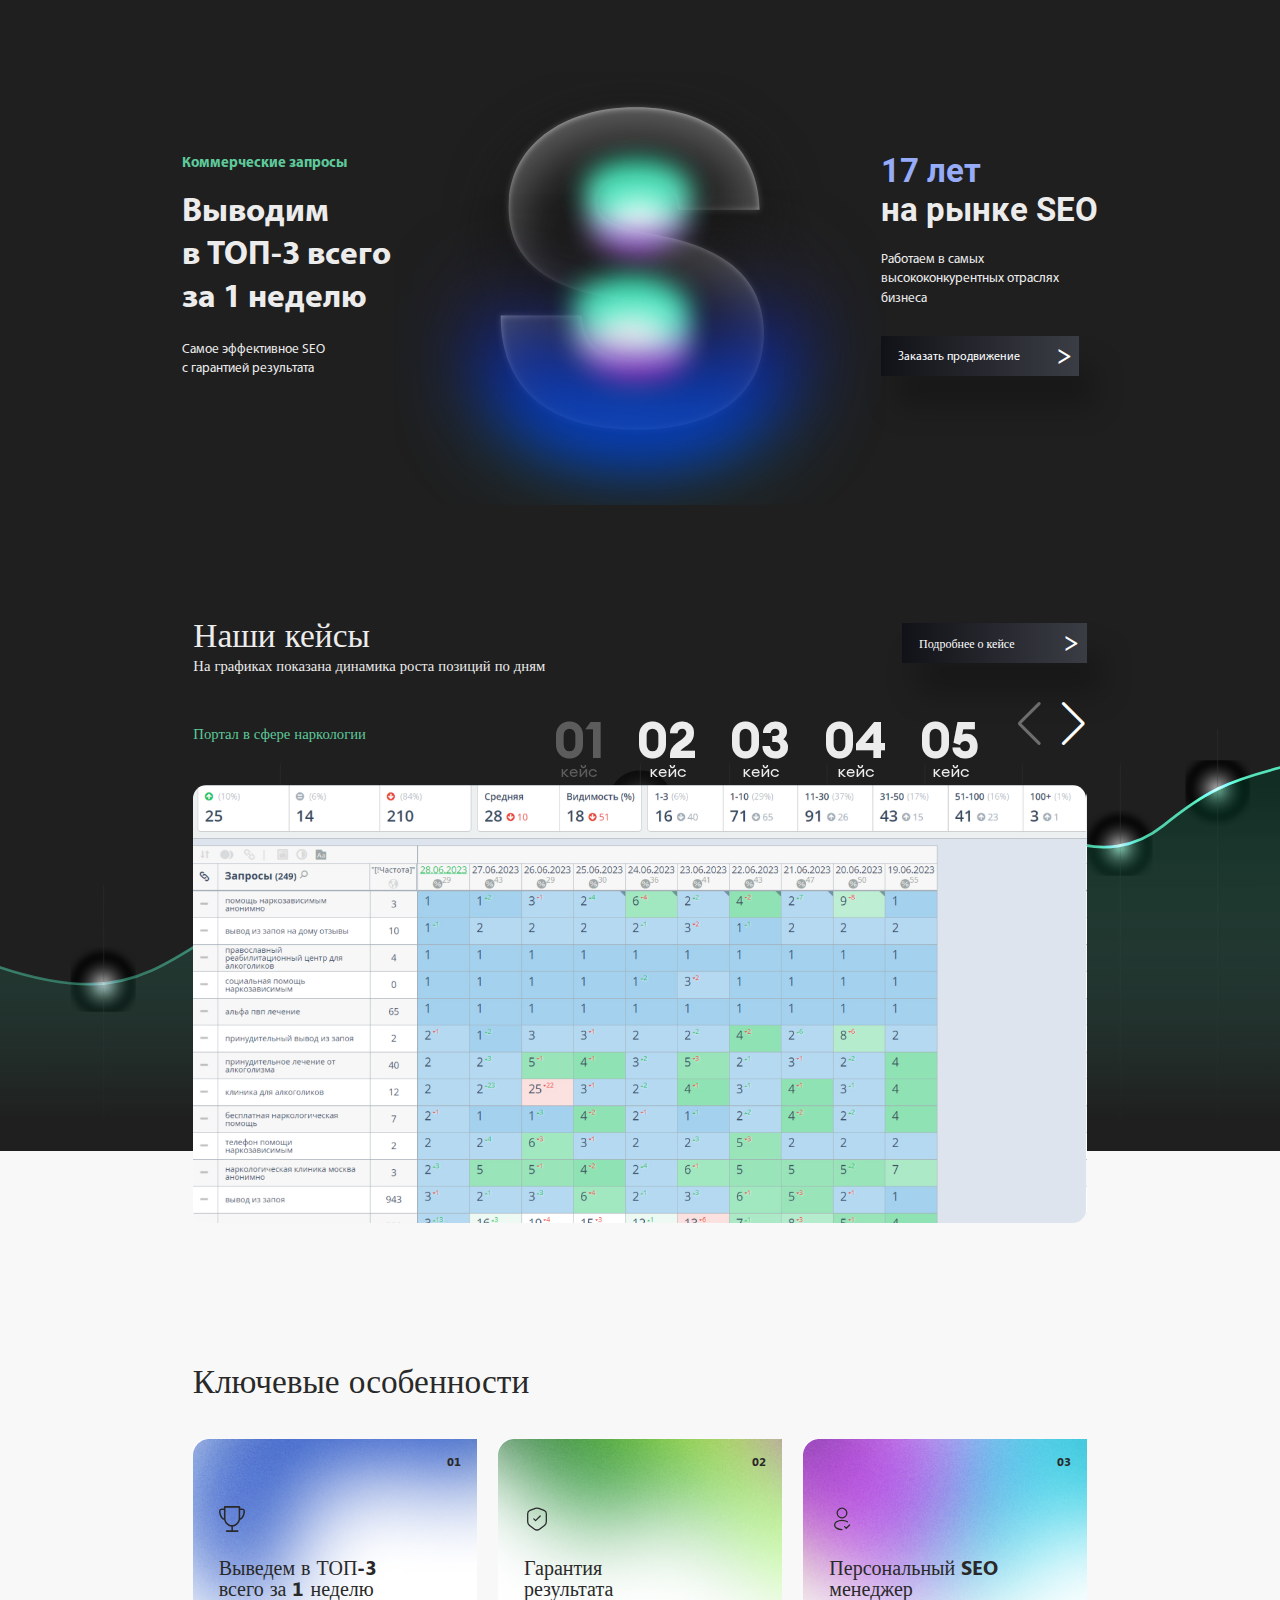
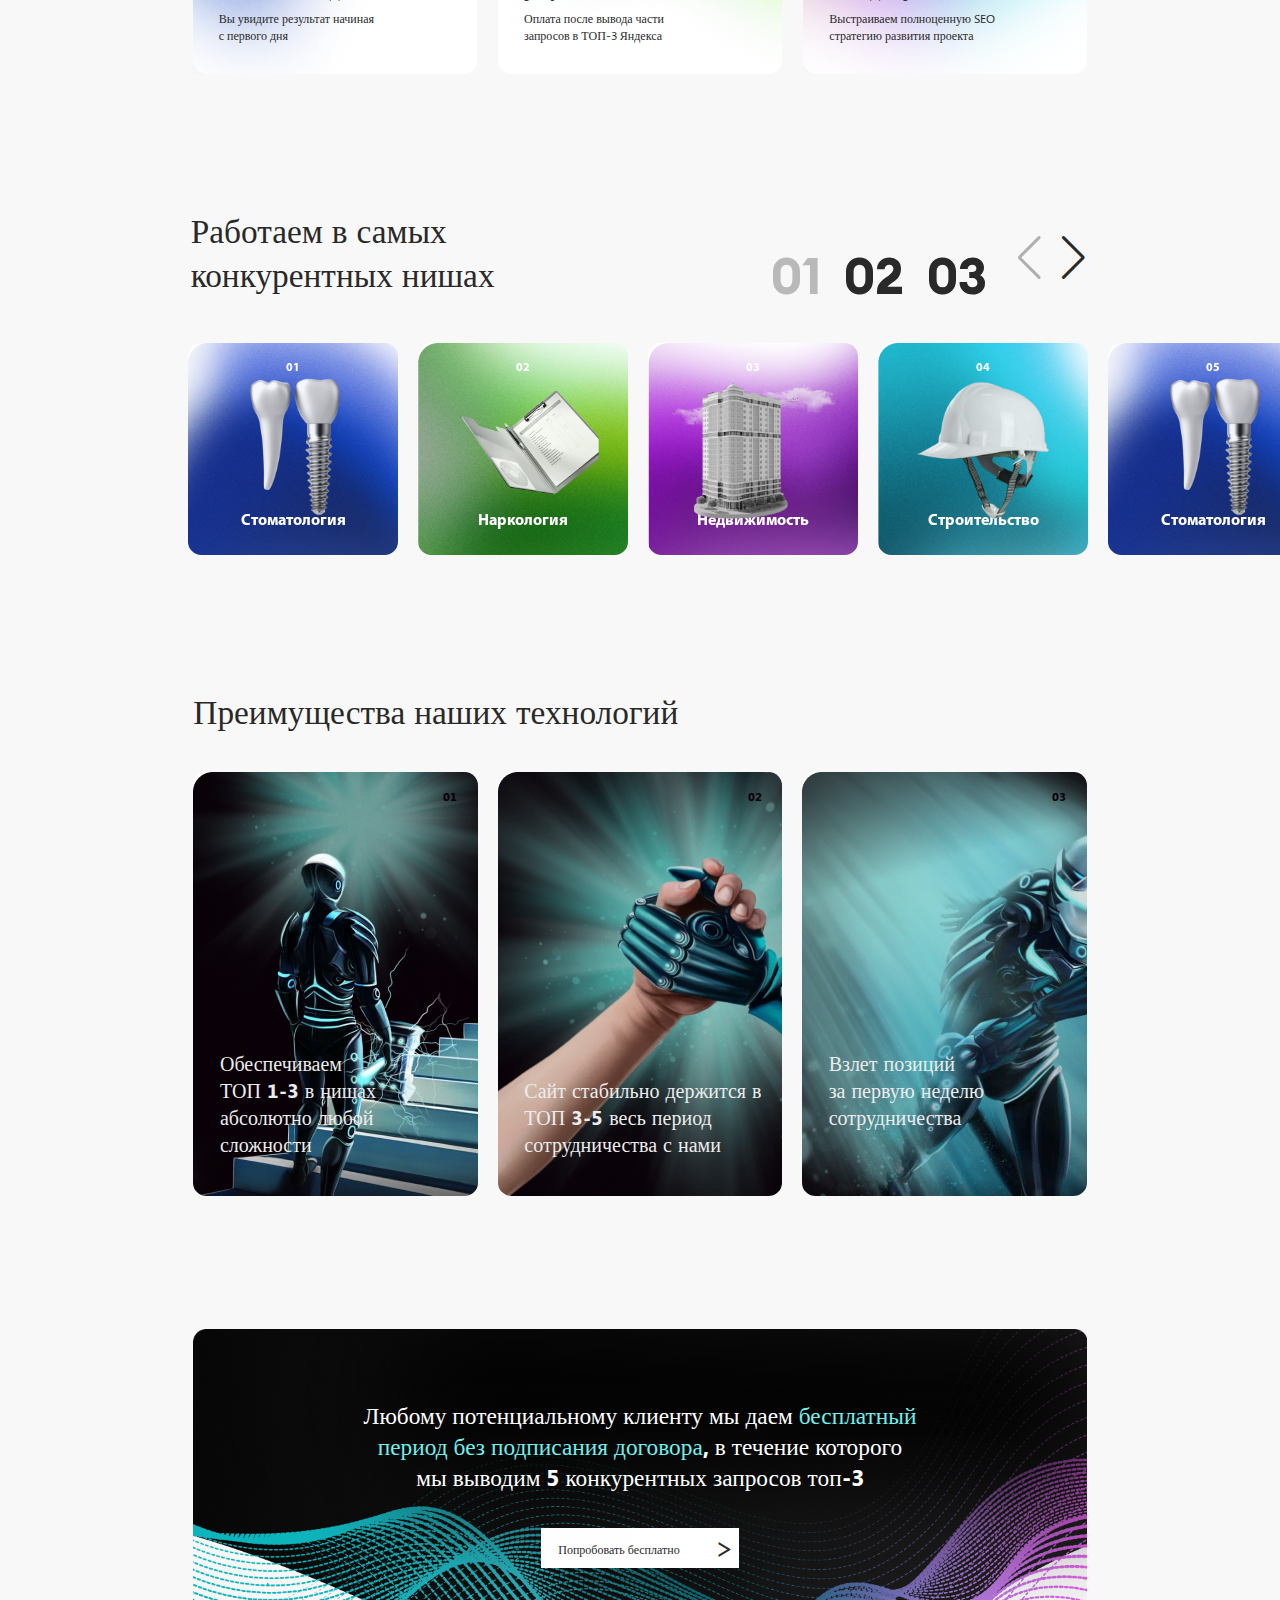
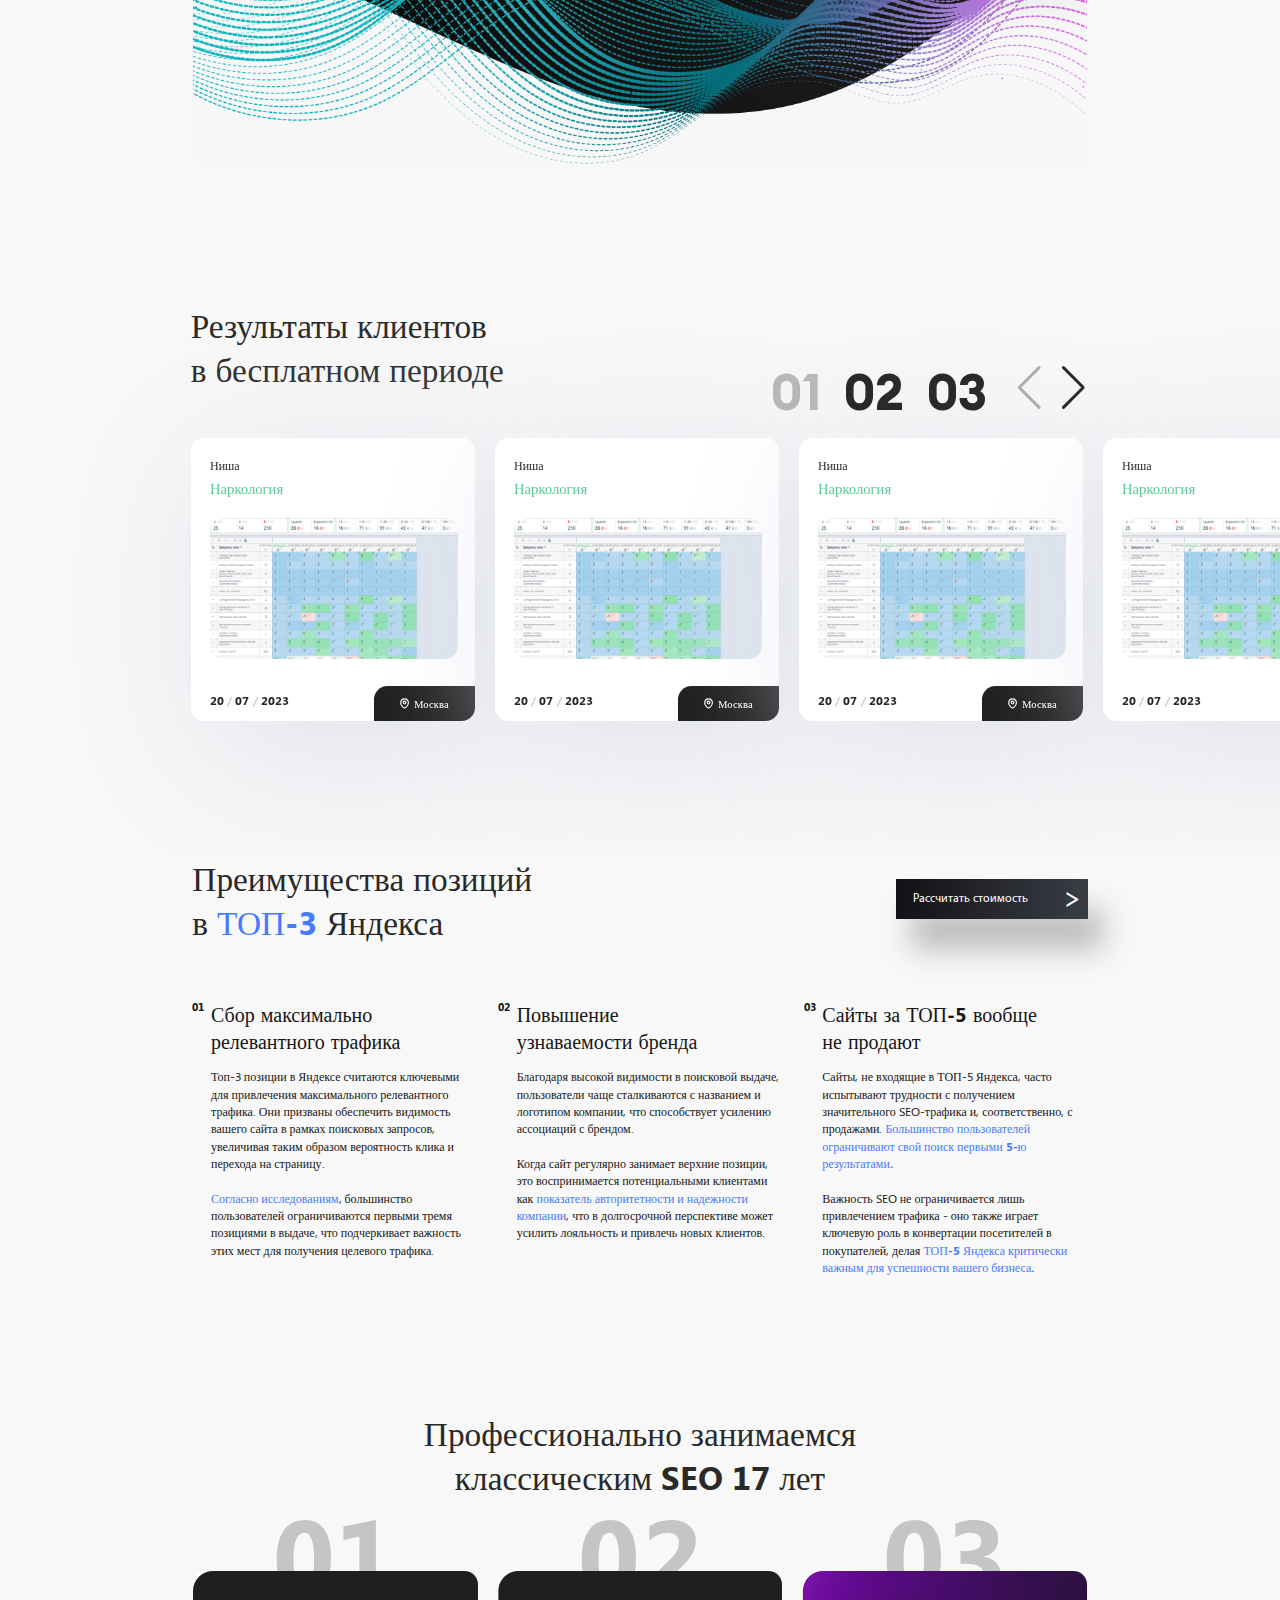
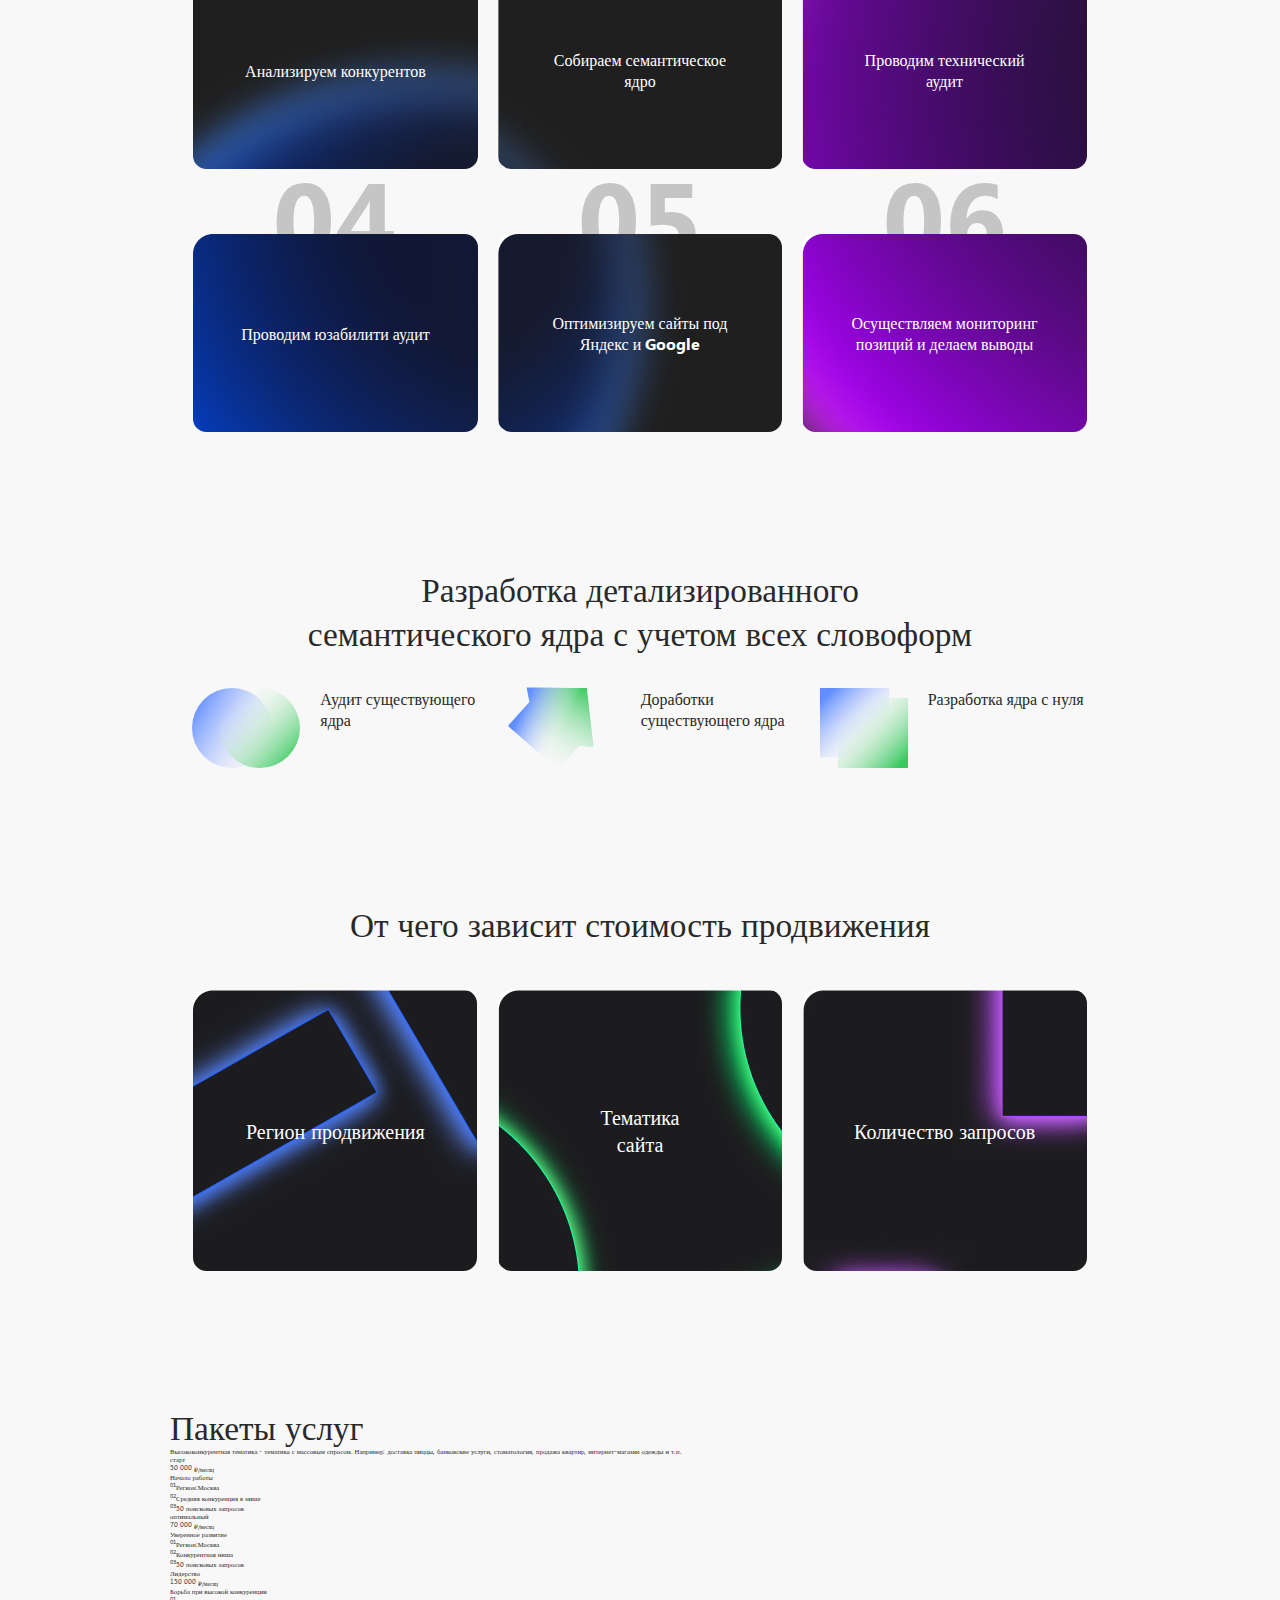
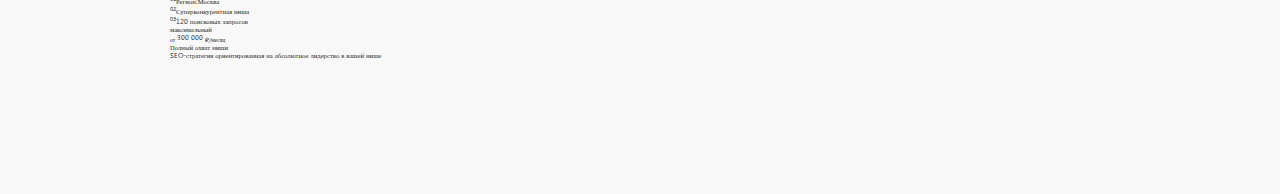
==== main.html @ 7e180206 "start: create half main page" ====
<!DOCTYPE html>
<html lang="ru">
<head>
    <meta charset="UTF-8">
    <meta name="viewport" content="width=device-width, initial-scale=1.0, shrink-to-fit=no">
    <meta name="description" content="another website">
    <title>Request</title>

    <link rel="stylesheet" href="css/swiper-bundle.min.css">
    <link rel="stylesheet" href="font/stylesheet.css">
    <link rel="stylesheet" href="css/style.css">
</head>
<body>

<header class="header" id="header">
    <div class="container">
    </div>
</header>

<main>

    <section class="baner">
        <div class="container">
            <div class="baner-left">
                <div class="baner-left__subtitle">Коммерческие запросы</div>
                <div class="baner-left__title">Выводим <br>в ТОП-3 всего за 1 неделю</div>
                <div class="baner-left__text">Самое эффективное SEO <br>с гарантией результата</div>
            </div>
            <div class="baner-center">
                <img src="./img/main/baner-word.svg" alt="">
            </div>
            <div class="baner-right">
                <div class="baner-right__title"><span>17 лет </span><br>на рынке SEO</div>
                <div class="baner-right__text">Работаем в самых высококонкурентных отраслях бизнеса</div>
                <a href="" class="baner-right__btn btn">Заказать продвижение</a>
            </div>
        </div>
    </section>

    <section class="our-cases">
        <div class="our-cases-back">
            <img src="./img/main/our-cases-graph.svg" alt="">
        </div>
        <div class="container">
            <div class="our-cases-top">
                <div>
                    <div class="main-title">Наши кейсы</div>
                    <div class="main-subtitle">На графиках показана динамика роста позиций по дням</div>
                </div>
                <a href="" class="btn">Подробнее о кейсе</a>
            </div>
            <div class="our-cases-bottom">
                <div class="our-cases-bottom__text">Портал в сфере наркологии</div>
                <div class="swiper our-cases-swiper">
                    <div class="swiper-wrapper">
                      <div class="swiper-slide">
                        <div class="our-cases-slide">
                            <img src="./img/main/our-cases-img.jpg" alt="">
                        </div>
                      </div>
                      <div class="swiper-slide">
                        <div class="our-cases-slide">
                            <img src="./img/main/our-cases-img.jpg" alt="">
                        </div>
                      </div>
                      <div class="swiper-slide">
                        <div class="our-cases-slide">
                            <img src="./img/main/our-cases-img.jpg" alt="">
                        </div>
                      </div>
                      <div class="swiper-slide">
                        <div class="our-cases-slide">
                            <img src="./img/main/our-cases-img.jpg" alt="">
                        </div>
                      </div>
                      <div class="swiper-slide">
                        <div class="our-cases-slide">
                            <img src="./img/main/our-cases-img.jpg" alt="">
                        </div>
                      </div>
                    </div>
                    <div class="swiper-pagination our-cases-pagination"></div>
                    <div class="swiper-button-prev our-cases-button-prev"></div>
                    <div class="swiper-button-next our-cases-button-next"></div>
                </div>
            </div>
        </div>
    </section>

    <section class="key-features">
        <div class="container">
            <div class="main-title">Ключевые особенности</div>
            <div class="key-features-container">
                <div class="key-features-item">
                    <div class="key-features-item__back"></div>
                    <div class="key-features-item__number">01</div>
                    <div class="key-features-item__icon">
                        <img src="./img/icon/prize.svg" alt="">
                    </div>
                    <div class="key-features-item__title">Выведем в ТОП-3 <br>всего за 1 неделю</div>
                    <div class="key-features-item__subtitle">Вы увидите результат начиная <br>с первого дня</div>
                </div>
                <div class="key-features-item">
                    <div class="key-features-item__back"></div>
                    <div class="key-features-item__number">02</div>
                    <div class="key-features-item__icon">
                        <img src="./img/icon/shield-tick.svg" alt="">
                    </div>
                    <div class="key-features-item__title">Гарантия <br>результата</div>
                    <div class="key-features-item__subtitle">Оплата после вывода части <br>запросов в ТОП-3 Яндекса</div>
                </div>
                <div class="key-features-item">
                    <div class="key-features-item__back"></div>
                    <div class="key-features-item__number">03</div>
                    <div class="key-features-item__icon">
                        <img src="./img/icon/profile-tick.svg" alt="">
                    </div>
                    <div class="key-features-item__title">Персональный SEO менеджер</div>
                    <div class="key-features-item__subtitle">Выстраиваем полноценную SEO <br>стратегию развития проекта</div>
                </div>
            </div>
        </div>
    </section>

    <section class="competitive">
        <div class="container">
            <div class="main-title">Работаем в самых <br>конкурентных нишах</div>
            <div class="swiper competitive-swiper">
                <div class="swiper-wrapper">
                    <div class="swiper-slide">
                        <div class="competitive-slide">
                            <div class="competitive-slide__back"></div>
                            <div class="competitive-slide__number">01</div>
                            <div class="competitive-slide__img">
                                <img src="./img/main/competitive/img-1.png" alt="">
                            </div>
                            <div class="competitive-slide__title">Стоматология</div>
                        </div>
                    </div>
                    <div class="swiper-slide">
                        <div class="competitive-slide">
                            <div class="competitive-slide__back"></div>
                            <div class="competitive-slide__number">02</div>
                            <div class="competitive-slide__img">
                                <img src="./img/main/competitive/img-5.png" alt="">
                            </div>
                            <div class="competitive-slide__title">Наркология</div>
                        </div>
                    </div>
                    <div class="swiper-slide">
                        <div class="competitive-slide">
                            <div class="competitive-slide__back"></div>
                            <div class="competitive-slide__number">01</div>
                            <div class="competitive-slide__img">
                                <img src="./img/main/competitive/img-3.png" alt="">
                            </div>
                            <div class="competitive-slide__title">Недвижимость</div>
                        </div>
                    </div>
                    <div class="swiper-slide">
                        <div class="competitive-slide">
                            <div class="competitive-slide__back"></div>
                            <div class="competitive-slide__number">01</div>
                            <div class="competitive-slide__img">
                                <img src="./img/main/competitive/img-4.png" alt="">
                            </div>
                            <div class="competitive-slide__title">Строительство</div>
                        </div>
                    </div>
                    <div class="swiper-slide">
                        <div class="competitive-slide">
                            <div class="competitive-slide__back"></div>
                            <div class="competitive-slide__number">01</div>
                            <div class="competitive-slide__img">
                                <img src="./img/main/competitive/img-1.png" alt="">
                            </div>
                            <div class="competitive-slide__title">Стоматология</div>
                        </div>
                    </div>
                    <div class="swiper-slide">
                        <div class="competitive-slide">
                            <div class="competitive-slide__back"></div>
                            <div class="competitive-slide__number">02</div>
                            <div class="competitive-slide__img">
                                <img src="./img/main/competitive/img-5.png" alt="">
                            </div>
                            <div class="competitive-slide__title">Наркология</div>
                        </div>
                    </div>
                    <div class="swiper-slide">
                        <div class="competitive-slide">
                            <div class="competitive-slide__back"></div>
                            <div class="competitive-slide__number">01</div>
                            <div class="competitive-slide__img">
                                <img src="./img/main/competitive/img-3.png" alt="">
                            </div>
                            <div class="competitive-slide__title">Недвижимость</div>
                        </div>
                    </div>
                    <div class="swiper-slide">
                        <div class="competitive-slide">
                            <div class="competitive-slide__back"></div>
                            <div class="competitive-slide__number">01</div>
                            <div class="competitive-slide__img">
                                <img src="./img/main/competitive/img-4.png" alt="">
                            </div>
                            <div class="competitive-slide__title">Строительство</div>
                        </div>
                    </div>
                    <div class="swiper-slide">
                        <div class="competitive-slide">
                            <div class="competitive-slide__back"></div>
                            <div class="competitive-slide__number">01</div>
                            <div class="competitive-slide__img">
                                <img src="./img/main/competitive/img-1.png" alt="">
                            </div>
                            <div class="competitive-slide__title">Стоматология</div>
                        </div>
                    </div>
                    <div class="swiper-slide">
                        <div class="competitive-slide">
                            <div class="competitive-slide__back"></div>
                            <div class="competitive-slide__number">02</div>
                            <div class="competitive-slide__img">
                                <img src="./img/main/competitive/img-5.png" alt="">
                            </div>
                            <div class="competitive-slide__title">Наркология</div>
                        </div>
                    </div>
                    <div class="swiper-slide">
                        <div class="competitive-slide">
                            <div class="competitive-slide__back"></div>
                            <div class="competitive-slide__number">01</div>
                            <div class="competitive-slide__img">
                                <img src="./img/main/competitive/img-3.png" alt="">
                            </div>
                            <div class="competitive-slide__title">Недвижимость</div>
                        </div>
                    </div>
                    <div class="swiper-slide">
                        <div class="competitive-slide">
                            <div class="competitive-slide__back"></div>
                            <div class="competitive-slide__number">01</div>
                            <div class="competitive-slide__img">
                                <img src="./img/main/competitive/img-4.png" alt="">
                            </div>
                            <div class="competitive-slide__title">Строительство</div>
                        </div>
                    </div>
                    
                </div>
                <div class="swiper-pagination competitive-pagination"></div>
                <div class="swiper-button-prev competitive-button-prev"></div>
                <div class="swiper-button-next competitive-button-next"></div>
            </div>
        </div>
    </section>

    <section class="advantages">
        <div class="container">
            <div class="main-title">Преимущества наших технологий</div>
            <div class="advantages-container">
                <div class="advantages-item">
                    <div class="advantages-item__number">01</div>
                    <div class="advantages-item__title">Обеспечиваем  <br>ТОП 1-3 в нишах абсолютно любой сложности</div>
                </div>
                <div class="advantages-item">
                    <div class="advantages-item__number">02</div>
                    <div class="advantages-item__title">Сайт стабильно держится в ТОП 3-5 весь период сотрудничества с нами</div>
                </div>
                <div class="advantages-item">
                    <div class="advantages-item__number">03</div>
                    <div class="advantages-item__title">Взлет позиций <br>за первую неделю сотрудничества <br><span>.</span></div>
                </div>
            </div>
        </div>
    </section>

    <section class="free-period">
        <div class="container">
            <div class="free-period-container">
                <div class="free-period__title">Любому потенциальному клиенту мы даем <span>бесплатный период без подписания договора</span>, в течение которого мы выводим 5 конкурентных запросов топ-3</div>
                <a href="" class="free-period__btn btn">Попробовать бесплатно</a>
            </div>
        </div>
    </section>

    <section class="results">
        <div class="container">
            <div class="main-title">Результаты клиентов <br>в бесплатном периоде</div>
            <div class="swiper results-swiper">
                <div class="swiper-wrapper">
                    <div class="swiper-slide">
                        <div class="results-slide">
                            <div class="results-slide__subtitle">Ниша</div>
                            <div class="results-slide__title">Наркология</div>
                            <div class="results-slide__img">
                                <img src="./img/main/our-cases-img.jpg" alt="">
                            </div>
                            <div class="results-slide__date">20 <span>/</span>  07 <span>/</span> 2023</div>
                            <div class="results-slide__location">
                                <svg width="16" height="19" viewBox="0 0 16 19" fill="none" xmlns="http://www.w3.org/2000/svg">
                                    <g id="vuesax/linear/location">
                                    <g id="location">
                                    <path id="Vector" d="M7.89476 10.6464C9.27344 10.6464 10.3911 9.52881 10.3911 8.15013C10.3911 6.77145 9.27344 5.65381 7.89476 5.65381C6.51608 5.65381 5.39844 6.77145 5.39844 8.15013C5.39844 9.52881 6.51608 10.6464 7.89476 10.6464Z" stroke="white" stroke-width="2"/>
                                    <path id="Vector_2" d="M1.19423 6.69364C2.77043 -0.235243 13.0357 -0.227242 14.6039 6.70164C15.5241 10.7662 12.9957 14.2066 10.7795 16.3349C9.17125 17.8871 6.62692 17.8871 5.01072 16.3349C2.80244 14.2066 0.274112 10.7582 1.19423 6.69364Z" stroke="white" stroke-width="2"/>
                                    </g>
                                    </g>
                                </svg>
                                <span>Москва</span>
                            </div>
                        </div>
                    </div>
                    <div class="swiper-slide">
                        <div class="results-slide">
                            <div class="results-slide__subtitle">Ниша</div>
                            <div class="results-slide__title">Наркология</div>
                            <div class="results-slide__img">
                                <img src="./img/main/our-cases-img.jpg" alt="">
                            </div>
                            <div class="results-slide__date">20 <span>/</span>  07 <span>/</span> 2023</div>
                            <div class="results-slide__location">
                                <svg width="16" height="19" viewBox="0 0 16 19" fill="none" xmlns="http://www.w3.org/2000/svg">
                                    <g id="vuesax/linear/location">
                                    <g id="location">
                                    <path id="Vector" d="M7.89476 10.6464C9.27344 10.6464 10.3911 9.52881 10.3911 8.15013C10.3911 6.77145 9.27344 5.65381 7.89476 5.65381C6.51608 5.65381 5.39844 6.77145 5.39844 8.15013C5.39844 9.52881 6.51608 10.6464 7.89476 10.6464Z" stroke="white" stroke-width="2"/>
                                    <path id="Vector_2" d="M1.19423 6.69364C2.77043 -0.235243 13.0357 -0.227242 14.6039 6.70164C15.5241 10.7662 12.9957 14.2066 10.7795 16.3349C9.17125 17.8871 6.62692 17.8871 5.01072 16.3349C2.80244 14.2066 0.274112 10.7582 1.19423 6.69364Z" stroke="white" stroke-width="2"/>
                                    </g>
                                    </g>
                                </svg>
                                <span>Москва</span>
                            </div>
                        </div>
                    </div>
                    <div class="swiper-slide">
                        <div class="results-slide">
                            <div class="results-slide__subtitle">Ниша</div>
                            <div class="results-slide__title">Наркология</div>
                            <div class="results-slide__img">
                                <img src="./img/main/our-cases-img.jpg" alt="">
                            </div>
                            <div class="results-slide__date">20 <span>/</span>  07 <span>/</span> 2023</div>
                            <div class="results-slide__location">
                                <svg width="16" height="19" viewBox="0 0 16 19" fill="none" xmlns="http://www.w3.org/2000/svg">
                                    <g id="vuesax/linear/location">
                                    <g id="location">
                                    <path id="Vector" d="M7.89476 10.6464C9.27344 10.6464 10.3911 9.52881 10.3911 8.15013C10.3911 6.77145 9.27344 5.65381 7.89476 5.65381C6.51608 5.65381 5.39844 6.77145 5.39844 8.15013C5.39844 9.52881 6.51608 10.6464 7.89476 10.6464Z" stroke="white" stroke-width="2"/>
                                    <path id="Vector_2" d="M1.19423 6.69364C2.77043 -0.235243 13.0357 -0.227242 14.6039 6.70164C15.5241 10.7662 12.9957 14.2066 10.7795 16.3349C9.17125 17.8871 6.62692 17.8871 5.01072 16.3349C2.80244 14.2066 0.274112 10.7582 1.19423 6.69364Z" stroke="white" stroke-width="2"/>
                                    </g>
                                    </g>
                                </svg>
                                <span>Москва</span>
                            </div>
                        </div>
                    </div>
                    <div class="swiper-slide">
                        <div class="results-slide">
                            <div class="results-slide__subtitle">Ниша</div>
                            <div class="results-slide__title">Наркология</div>
                            <div class="results-slide__img">
                                <img src="./img/main/our-cases-img.jpg" alt="">
                            </div>
                            <div class="results-slide__date">20 <span>/</span>  07 <span>/</span> 2023</div>
                            <div class="results-slide__location">
                                <svg width="16" height="19" viewBox="0 0 16 19" fill="none" xmlns="http://www.w3.org/2000/svg">
                                    <g id="vuesax/linear/location">
                                    <g id="location">
                                    <path id="Vector" d="M7.89476 10.6464C9.27344 10.6464 10.3911 9.52881 10.3911 8.15013C10.3911 6.77145 9.27344 5.65381 7.89476 5.65381C6.51608 5.65381 5.39844 6.77145 5.39844 8.15013C5.39844 9.52881 6.51608 10.6464 7.89476 10.6464Z" stroke="white" stroke-width="2"/>
                                    <path id="Vector_2" d="M1.19423 6.69364C2.77043 -0.235243 13.0357 -0.227242 14.6039 6.70164C15.5241 10.7662 12.9957 14.2066 10.7795 16.3349C9.17125 17.8871 6.62692 17.8871 5.01072 16.3349C2.80244 14.2066 0.274112 10.7582 1.19423 6.69364Z" stroke="white" stroke-width="2"/>
                                    </g>
                                    </g>
                                </svg>
                                <span>Москва</span>
                            </div>
                        </div>
                    </div>
                    <div class="swiper-slide">
                        <div class="results-slide">
                            <div class="results-slide__subtitle">Ниша</div>
                            <div class="results-slide__title">Наркология</div>
                            <div class="results-slide__img">
                                <img src="./img/main/our-cases-img.jpg" alt="">
                            </div>
                            <div class="results-slide__date">20 <span>/</span>  07 <span>/</span> 2023</div>
                            <div class="results-slide__location">
                                <svg width="16" height="19" viewBox="0 0 16 19" fill="none" xmlns="http://www.w3.org/2000/svg">
                                    <g id="vuesax/linear/location">
                                    <g id="location">
                                    <path id="Vector" d="M7.89476 10.6464C9.27344 10.6464 10.3911 9.52881 10.3911 8.15013C10.3911 6.77145 9.27344 5.65381 7.89476 5.65381C6.51608 5.65381 5.39844 6.77145 5.39844 8.15013C5.39844 9.52881 6.51608 10.6464 7.89476 10.6464Z" stroke="white" stroke-width="2"/>
                                    <path id="Vector_2" d="M1.19423 6.69364C2.77043 -0.235243 13.0357 -0.227242 14.6039 6.70164C15.5241 10.7662 12.9957 14.2066 10.7795 16.3349C9.17125 17.8871 6.62692 17.8871 5.01072 16.3349C2.80244 14.2066 0.274112 10.7582 1.19423 6.69364Z" stroke="white" stroke-width="2"/>
                                    </g>
                                    </g>
                                </svg>
                                <span>Москва</span>
                            </div>
                        </div>
                    </div>
                    <div class="swiper-slide">
                        <div class="results-slide">
                            <div class="results-slide__subtitle">Ниша</div>
                            <div class="results-slide__title">Наркология</div>
                            <div class="results-slide__img">
                                <img src="./img/main/our-cases-img.jpg" alt="">
                            </div>
                            <div class="results-slide__date">20 <span>/</span>  07 <span>/</span> 2023</div>
                            <div class="results-slide__location">
                                <svg width="16" height="19" viewBox="0 0 16 19" fill="none" xmlns="http://www.w3.org/2000/svg">
                                    <g id="vuesax/linear/location">
                                    <g id="location">
                                    <path id="Vector" d="M7.89476 10.6464C9.27344 10.6464 10.3911 9.52881 10.3911 8.15013C10.3911 6.77145 9.27344 5.65381 7.89476 5.65381C6.51608 5.65381 5.39844 6.77145 5.39844 8.15013C5.39844 9.52881 6.51608 10.6464 7.89476 10.6464Z" stroke="white" stroke-width="2"/>
                                    <path id="Vector_2" d="M1.19423 6.69364C2.77043 -0.235243 13.0357 -0.227242 14.6039 6.70164C15.5241 10.7662 12.9957 14.2066 10.7795 16.3349C9.17125 17.8871 6.62692 17.8871 5.01072 16.3349C2.80244 14.2066 0.274112 10.7582 1.19423 6.69364Z" stroke="white" stroke-width="2"/>
                                    </g>
                                    </g>
                                </svg>
                                <span>Москва</span>
                            </div>
                        </div>
                    </div>
                    <div class="swiper-slide">
                        <div class="results-slide">
                            <div class="results-slide__subtitle">Ниша</div>
                            <div class="results-slide__title">Наркология</div>
                            <div class="results-slide__img">
                                <img src="./img/main/our-cases-img.jpg" alt="">
                            </div>
                            <div class="results-slide__date">20 <span>/</span>  07 <span>/</span> 2023</div>
                            <div class="results-slide__location">
                                <svg width="16" height="19" viewBox="0 0 16 19" fill="none" xmlns="http://www.w3.org/2000/svg">
                                    <g id="vuesax/linear/location">
                                    <g id="location">
                                    <path id="Vector" d="M7.89476 10.6464C9.27344 10.6464 10.3911 9.52881 10.3911 8.15013C10.3911 6.77145 9.27344 5.65381 7.89476 5.65381C6.51608 5.65381 5.39844 6.77145 5.39844 8.15013C5.39844 9.52881 6.51608 10.6464 7.89476 10.6464Z" stroke="white" stroke-width="2"/>
                                    <path id="Vector_2" d="M1.19423 6.69364C2.77043 -0.235243 13.0357 -0.227242 14.6039 6.70164C15.5241 10.7662 12.9957 14.2066 10.7795 16.3349C9.17125 17.8871 6.62692 17.8871 5.01072 16.3349C2.80244 14.2066 0.274112 10.7582 1.19423 6.69364Z" stroke="white" stroke-width="2"/>
                                    </g>
                                    </g>
                                </svg>
                                <span>Москва</span>
                            </div>
                        </div>
                    </div>
                    <div class="swiper-slide">
                        <div class="results-slide">
                            <div class="results-slide__subtitle">Ниша</div>
                            <div class="results-slide__title">Наркология</div>
                            <div class="results-slide__img">
                                <img src="./img/main/our-cases-img.jpg" alt="">
                            </div>
                            <div class="results-slide__date">20 <span>/</span>  07 <span>/</span> 2023</div>
                            <div class="results-slide__location">
                                <svg width="16" height="19" viewBox="0 0 16 19" fill="none" xmlns="http://www.w3.org/2000/svg">
                                    <g id="vuesax/linear/location">
                                    <g id="location">
                                    <path id="Vector" d="M7.89476 10.6464C9.27344 10.6464 10.3911 9.52881 10.3911 8.15013C10.3911 6.77145 9.27344 5.65381 7.89476 5.65381C6.51608 5.65381 5.39844 6.77145 5.39844 8.15013C5.39844 9.52881 6.51608 10.6464 7.89476 10.6464Z" stroke="white" stroke-width="2"/>
                                    <path id="Vector_2" d="M1.19423 6.69364C2.77043 -0.235243 13.0357 -0.227242 14.6039 6.70164C15.5241 10.7662 12.9957 14.2066 10.7795 16.3349C9.17125 17.8871 6.62692 17.8871 5.01072 16.3349C2.80244 14.2066 0.274112 10.7582 1.19423 6.69364Z" stroke="white" stroke-width="2"/>
                                    </g>
                                    </g>
                                </svg>
                                <span>Москва</span>
                            </div>
                        </div>
                    </div>
                    <div class="swiper-slide">
                        <div class="results-slide">
                            <div class="results-slide__subtitle">Ниша</div>
                            <div class="results-slide__title">Наркология</div>
                            <div class="results-slide__img">
                                <img src="./img/main/our-cases-img.jpg" alt="">
                            </div>
                            <div class="results-slide__date">20 <span>/</span>  07 <span>/</span> 2023</div>
                            <div class="results-slide__location">
                                <svg width="16" height="19" viewBox="0 0 16 19" fill="none" xmlns="http://www.w3.org/2000/svg">
                                    <g id="vuesax/linear/location">
                                    <g id="location">
                                    <path id="Vector" d="M7.89476 10.6464C9.27344 10.6464 10.3911 9.52881 10.3911 8.15013C10.3911 6.77145 9.27344 5.65381 7.89476 5.65381C6.51608 5.65381 5.39844 6.77145 5.39844 8.15013C5.39844 9.52881 6.51608 10.6464 7.89476 10.6464Z" stroke="white" stroke-width="2"/>
                                    <path id="Vector_2" d="M1.19423 6.69364C2.77043 -0.235243 13.0357 -0.227242 14.6039 6.70164C15.5241 10.7662 12.9957 14.2066 10.7795 16.3349C9.17125 17.8871 6.62692 17.8871 5.01072 16.3349C2.80244 14.2066 0.274112 10.7582 1.19423 6.69364Z" stroke="white" stroke-width="2"/>
                                    </g>
                                    </g>
                                </svg>
                                <span>Москва</span>
                            </div>
                        </div>
                    </div>
                    
                </div>
                <div class="swiper-pagination results-pagination"></div>
                <div class="swiper-button-prev results-button-prev"></div>
                <div class="swiper-button-next results-button-next"></div>
            </div>
        </div>
    </section>

    <section class="benefits">
        <div class="container">
            <div class="benefits-top">
                <div class="main-title">Преимущества позиций <br>в <span>ТОП-3</span> Яндекса</div>
                <a href="" class="btn">Рассчитать стоимость</a>
            </div>
            <div class="benefits-container">
                <div class="benefits-item">
                    <div class="benefits-item__number">01</div>
                    <div class="benefits-item__text">
                        <div class="benefits-item__title">Сбор максимально <br>релевантного трафика</div>
                        <p>
                        Топ-3 позиции в Яндексе считаются ключевыми для привлечения максимального релевантного трафика. Они призваны обеспечить видимость вашего сайта в рамках поисковых запросов, увеличивая таким образом вероятность клика и перехода на страницу. <br><br> 
                        <span>Согласно исследованиям</span>, большинство пользователей ограничиваются первыми тремя позициями в выдаче, что подчеркивает важность этих мест для получения целевого трафика.
                        </p>
                    </div>
                </div>
                <div class="benefits-item">
                    <div class="benefits-item__number">02</div>
                    <div class="benefits-item__text">
                        <div class="benefits-item__title">Повышение  <br>узнаваемости бренда</div>
                        <p>
                            Благодаря высокой видимости в поисковой выдаче, пользователи чаще сталкиваются с названием и логотипом компании, что способствует усилению ассоциаций с брендом. <br><br> 
                            Когда сайт регулярно занимает верхние позиции, это воспринимается потенциальными клиентами как <span>показатель авторитетности и надежности компании</span>, что в долгосрочной перспективе может усилить лояльность и привлечь новых клиентов.
                        </p>
                    </div>
                </div>
                <div class="benefits-item">
                    <div class="benefits-item__number">03</div>
                    <div class="benefits-item__text">
                        <div class="benefits-item__title">Сайты за ТОП-5 вообще <br>не продают</div>
                        <p>
                            Сайты, не входящие в ТОП-5 Яндекса, часто испытывают трудности с получением значительного SEO-трафика и, соответственно, с продажами. <span>Большинство пользователей ограничивают свой поиск первыми 5-ю результатами.</span><br><br>

                            Важность SEO не ограничивается лишь привлечением трафика - оно также играет ключевую роль в конвертации посетителей в покупателей, делая <span>ТОП-5 Яндекса критически важным для успешности вашего бизнеса.</span>
                        </p>
                    </div>
                </div>
            </div>
        </div>
    </section>

    <section class="pro-engaged">
        <div class="container">
            <div class="main-title">Профессионально занимаемся классическим SEO 17 лет</div>
            <div class="pro-engaged-container">
                <div class="pro-engaged-item">
                    <div class="pro-engaged-item__number">01</div>
                    <div class="pro-engaged-item__text">Анализируем конкурентов</div>
                </div>
                <div class="pro-engaged-item">
                    <div class="pro-engaged-item__number">02</div>
                    <div class="pro-engaged-item__text">Собираем семантическое ядро</div>
                </div>
                <div class="pro-engaged-item">
                    <div class="pro-engaged-item__number">03</div>
                    <div class="pro-engaged-item__text">Проводим технический аудит</div>
                </div>
                <div class="pro-engaged-item">
                    <div class="pro-engaged-item__number">04</div>
                    <div class="pro-engaged-item__text">Проводим юзабилити аудит</div>
                </div>
                <div class="pro-engaged-item">
                    <div class="pro-engaged-item__number">05</div>
                    <div class="pro-engaged-item__text">Оптимизируем сайты под Яндекс и Google</div>
                </div>
                <div class="pro-engaged-item">
                    <div class="pro-engaged-item__number">06</div>
                    <div class="pro-engaged-item__text">Осуществляем мониторинг позиций и делаем выводы</div>
                </div>
            </div>
        </div>
    </section>

    <section class="detailed">
        <div class="container">
            <div class="main-title">Разработка детализированного семантического ядра с учетом всех словоформ</div>
            <div class="detailed-container">
                <div class="detailed-item">
                    <div class="detailed-item__img">
                        <img src="./img/main/detailed/img-1.svg" alt="">
                    </div>
                    <div class="detailed-item__text">Аудит существующего ядра</div>
                </div>
                <div class="detailed-item">
                    <div class="detailed-item__img">
                        <img src="./img/main/detailed/img-2.svg" alt="">
                    </div>
                    <div class="detailed-item__text">Доработки существующего ядра</div>
                </div>
                <div class="detailed-item">
                    <div class="detailed-item__img">
                        <img src="./img/main/detailed/img-3.svg" alt="">
                    </div>
                    <div class="detailed-item__text">Разработка ядра с нуля</div>
                </div>
            </div>
        </div>
    </section>

    <section class="cost-promotion">
        <div class="container">
            <div class="main-title">От чего зависит стоимость продвижения</div>
            <div class="cost-promotion-container">
                <div class="cost-promotion-item">
                    <div class="cost-promotion-item__text">Регион продвижения</div>
                </div>
                <div class="cost-promotion-item">
                    <div class="cost-promotion-item__text">Тематика <br>сайта</div>
                </div>
                <div class="cost-promotion-item">
                    <div class="cost-promotion-item__text">Количество запросов</div>
                </div>
            </div>
        </div>
    </section>

    <section class="service-packages">
        <div class="container">
            <div class="main-title">Пакеты услуг</div>
            <div class="service-packages__subtitle">Высококонкурентная тематика - тематика с массовым спросом. Например: доставка пиццы, банковские услуги, стоматология, продажа квартир, интернет-магазин одежды и т.п.</div>
            <div class="service-packages-container">
                <div class="service-packages-item">
                    <div class="service-packages-item__top">
                        <div class="service-packages-item__name">старт</div>
                        <div class="service-packages-item__price">50 000 <sub>₽/месяц</sub></div>
                        <div class="service-packages-item__class">Начало работы</div>
                    </div>
                    <div class="service-packages-item__bottom">
                        <div class="service-packages-item__text"><sup>01</sup><span>Регион:</span>Москва</div>
                        <div class="service-packages-item__text"><sup>02</sup>Средняя конкуренция в нише</div>
                        <div class="service-packages-item__text"><sup>03</sup>50 поисковых запросов</div>
                    </div>
                </div>
                <div class="service-packages-item">
                    <div class="service-packages-item__top">
                        <div class="service-packages-item__name">оптимальный</div>
                        <div class="service-packages-item__price">70 000 <sub>₽/месяц</sub></div>
                        <div class="service-packages-item__class">Уверенное развитие</div>
                    </div>
                    <div class="service-packages-item__bottom">
                        <div class="service-packages-item__text"><sup>01</sup><span>Регион:</span>Москва</div>
                        <div class="service-packages-item__text"><sup>02</sup>Конкурентная ниша</div>
                        <div class="service-packages-item__text"><sup>03</sup>50 поисковых запросов</div>
                    </div>
                </div>
                <div class="service-packages-item">
                    <div class="service-packages-item__top">
                        <div class="service-packages-item__name">Лидерство</div>
                        <div class="service-packages-item__price">150 000 <sub>₽/месяц</sub></div>
                        <div class="service-packages-item__class">Борьба при высокой конкуренции</div>
                    </div>
                    <div class="service-packages-item__bottom">
                        <div class="service-packages-item__text"><sup>01</sup><span>Регион:</span>Москва</div>
                        <div class="service-packages-item__text"><sup>02</sup>Суперконкурентная ниша</div>
                        <div class="service-packages-item__text"><sup>03</sup>120 поисковых запросов</div>
                    </div>
                </div>
                <div class="service-packages-item">
                    <div class="service-packages-item__top">
                        <div class="service-packages-item__name">максимальный</div>
                        <div class="service-packages-item__price"><sub>от</sub> 300 000 <sub>₽/месяц</sub></div>
                        <div class="service-packages-item__class">Полный охват ниши</div>
                    </div>
                    <div class="service-packages-item__bottom">
                        <div class="service-packages-item__text">SEO-стратегия ориентированная на абсолютное лидерство в вашей нише</div>
                    </div>
                </div>
            </div>
        </div>
    </section>

    <section class="consultation">
        <div class="container">
            
        </div>
    </section>

    <section class="reviews">
        <div class="container">
            
        </div>
    </section>

    <!-- <section class="baner">
        <div class="container">
            <div class="baner-swiper-text">
                <img src="./img/ESP-text.svg" alt="">
                <img src="./img/ESP-text.svg" alt="">
            </div>
            <div class="swiper baner-swiper">
                <div class="swiper-wrapper">
                    <div class="swiper-slide">
                        <div class="baner-circle">
                            <img src="./img/baner-img/ball.png" alt="">
                        </div>
                    </div>
                    <div class="swiper-slide">
                        <div class="baner-circle">
                            <img src="./img/baner-img/ball.png" alt="">
                        </div>
                    </div>
                    <div class="swiper-slide">
                        <div class="baner-circle">
                            <img src="./img/baner-img/ball.png" alt="">
                        </div>
                    </div>
                    <div class="swiper-slide">
                        <div class="baner-circle">
                            <img src="./img/baner-img/ball.png" alt="">
                        </div>
                    </div>
                </div>
            </div>
            <div class="swiper-button-next baner-swiper-next">
                <div class="arrow"></div>
            </div>
            <div class="swiper-button-prev baner-swiper-prev">
                <div class="arrow left"></div>
            </div>
            <div class="swiper-pagination baner-pagination"></div>
            <div class="baner__text">
                <div class="baner__title">Решение <span class="blue-text">сложных</span> проблем</div>
                <div class="baner__subtitle">Наше патентное агентство оказывает услуги в области защиты прав на объекты интеллектуальной собственности в России и за рубежом</div>
            </div>
        </div>
    </section> -->

</main>

<footer class="footer" id="footer">
    <div class="container">
    </div>
</footer>



<script src="./js/swiper-bundle.min.js"></script>
<script src="./js/jquery.fancybox.min.js"></script>
<script src="https://code.jquery.com/jquery-3.3.1.min.js" integrity="sha256-FgpCb/KJQlLNfOu91ta32o/NMZxltwRo8QtmkMRdAu8=" crossorigin="anonymous"></script>
<script src="./js/jquery.maskedinput.js"></script>
<script src="./js/inputmask.js"></script>
<script src="./js/swiper.js"></script>
<script src="./js/noframework.waypoints.min.js"></script>
<script src="./js/main.js"></script>
</body>
</html>
---- font/stylesheet.css ----
@font-face {
    font-family: 'Circe';
    src: url('Circe.otf');
    src: local('Circe'), local('Circe'),
    url('Circe.otf') format('opentype');
    font-weight: normal;
    font-style: normal;
}
@font-face {
    font-family: 'Circe Light';
    src: url('Circe-light.otf');
    src: local('Circe Light'), local('Circe Light'),
    url('Circe-light.otf') format('opentype');
    font-weight: normal;
    font-style: normal;
}

@font-face {
    font-family: 'Euclid Circular A';
    src: url('Euclid\ Circular\ A\ Regular.ttf');
    src: local('Euclid Circular A'), local('Euclid Circular A'),
    url('Euclid\ Circular\ A\ Regular.ttf') format('truetype');
    font-weight: normal;
    font-style: normal;
}
@font-face {
    font-family: 'Euclid Circular A Bold';
    src: url('Euclid\ Circular\ A\ Bold.ttf');
    src: local('Euclid Circular A Bold'), local('Euclid Circular A Bold'),
    url('Euclid\ Circular\ A\ Bold.ttf') format('truetype');
    font-weight: normal;
    font-style: normal;
}

@font-face {
    font-family: 'Gotham Pro Black';
    src: url('gothampro_black.ttf');
    src: local('Gotham Pro Black'), local('Gotham Pro Black'),
    url('gothampro_black.ttf') format('truetype');
    font-weight: normal;
    font-style: normal;
}

@font-face {
    font-family: 'Myriad Pro';
    src: url('MYRIADPRO-REGULAR.OTF');
    src: local('Myriad Pro'), local('Myriad Pro'),
    url('MYRIADPRO-REGULAR.OTF') format('opentype');
    font-weight: normal;
    font-style: normal;
}
@font-face {
    font-family: 'Myriad Pro Bold';
    src: url('MYRIADPRO-BOLD.OTF');
    src: local('Myriad Pro Bold'), local('Myriad Pro Bold'),
    url('MYRIADPRO-BOLD.OTF') format('opentype');
    font-weight: normal;
    font-style: normal;
}

@font-face {
    font-family: 'Roboto Bold';
    src: url('Roboto-Bold.ttf');
    src: local('Roboto Bold'), local('Roboto Bold'),
    url('Roboto-Bold.ttf') format('truetype');
    font-weight: normal;
    font-style: normal;
}

@font-face {
    font-family: 'Segoe UI';
    src: url('Segoe\ UI.ttf');
    src: local('Segoe UI'), local('Segoe UI'),
    url('Segoe\ UI.ttf') format('truetype');
    font-weight: normal;
    font-style: normal;
}
@font-face {
    font-family: 'Segoe UI Bold';
    src: url('Segoe\ UI\ Bold.ttf');
    src: local('Segoe UI Bold'), local('Segoe UI Bold'),
    url('Segoe\ UI\ Bold.ttf') format('truetype');
    font-weight: normal;
    font-style: normal;
}
---- css/style.css ----
@charset "UTF-8";
*,
*::before,
*::after {
  -webkit-box-sizing: border-box;
          box-sizing: border-box;
}

html {
  font-family: "Segoe UI";
  font-size: 0.5208335vw;
  font-style: normal;
  font-weight: normal;
  -webkit-animation: bugfix infinite 1s;
  line-height: 1.2;
  margin: 0;
  padding: 0;
}

body {
  font-style: normal;
  font-weight: normal;
  -webkit-animation: bugfix infinite 1s;
  line-height: 1.2;
  margin: 0;
  padding: 0;
  color: #292929;
  background-color: #F8F8F8;
}

input,
textarea {
  -webkit-animation: bugfix infinite 1s;
  line-height: inherit;
  margin: 0;
  padding: 0;
  background-color: transparent;
  border: none;
  color: inherit;
}

a {
  color: unset;
}

a,
a:hover {
  text-decoration: none;
}

button,
input,
a,
textarea {
  outline: none;
  cursor: pointer;
  font: inherit;
}
button:focus,
input:focus,
a:focus,
textarea:focus {
  outline: none;
}
button:active,
input:active,
a:active,
textarea:active {
  outline: none;
}

h1,
h2,
h3,
h4,
h5,
h6 {
  font: inherit;
  margin: 0;
  padding: 0;
}

p {
  margin-top: 0;
  margin-bottom: 0;
}

img {
  width: 100%;
  height: auto;
  display: block;
}

button {
  border: none;
  color: inherit;
  font: inherit;
  text-align: inherit;
  padding: 0;
  background-color: transparent;
}

ul {
  padding: 0;
  margin: 0;
}

ul li {
  margin: 0;
  padding: 0;
  list-style: none;
}

.container {
  width: 141rem;
  margin: 0 auto;
}

input[type=number]::-webkit-inner-spin-button,
input[type=number]::-webkit-outer-spin-button {
  -webkit-appearance: none;
  margin: 0;
}

input[type=number] {
  -moz-appearance: textfield;
}

section {
  margin-bottom: 20rem;
}

@media (max-width: 48em) {
  html {
    font-size: 5px;
    font-size: 1.5625vw;
    font-size: 1.3333333333vw;
    -webkit-text-size-adjust: none;
  }
  body {
    -webkit-text-size-adjust: none;
  }
  .container {
    padding: 0 4rem;
    width: 100%;
  }
}
.swiper {
  overflow: hidden;
}

.btn {
  color: #FFF;
  background: -webkit-gradient(linear, left top, right top, from(#111217), to(#3B3D45));
  background: linear-gradient(90deg, #111217 0%, #3B3D45 100%);
  -webkit-box-shadow: 15px 30px 30px 0px rgba(0, 0, 0, 0.25);
          box-shadow: 15px 30px 30px 0px rgba(0, 0, 0, 0.25);
  font-family: "Myriad Pro";
  font-size: 1.8rem;
  font-style: normal;
  font-weight: 400;
  line-height: 2.5rem;
  padding: 1.9rem 8.9rem 1.6rem 2.6rem;
  position: relative;
  display: block;
  width: -webkit-fit-content;
  width: -moz-fit-content;
  width: fit-content;
  height: -webkit-fit-content;
  height: -moz-fit-content;
  height: fit-content;
}
.btn::after {
  content: ">";
  display: block;
  background-size: contain;
  width: auto;
  height: auto;
  position: absolute;
  right: 1.1rem;
  top: 0.5rem;
  font-family: "Circe";
  font-size: 4rem;
  font-style: normal;
  font-weight: 400;
  line-height: normal;
}

.main-title {
  font-family: "Segoe UI Bold";
  font-size: 5rem;
  font-style: normal;
  line-height: normal;
}
.main-subtitle {
  font-family: "Segoe UI Bold";
  font-size: 2.2rem;
  font-style: normal;
  line-height: normal;
}

.swiper-pagination-bullet {
  font-family: "Euclid Circular A Bold";
  font-size: 50px;
  font-style: normal;
  line-height: normal;
  width: auto;
  height: auto;
  position: relative;
  background: inherit;
  opacity: 1;
}

.swiper-pagination-bullet-active {
  opacity: 0.3;
}

@media (min-width: 48.01em) {
  .mobile {
    display: none;
  }
}
@media (max-width: 48em) {
  .desktop {
    display: none;
  }
}
.baner {
  background: #1F1F1F;
  padding-top: 15.8rem;
  padding-bottom: 20rem;
  margin-bottom: 0;
  color: #ECECEC;
}
.baner .container {
  width: 137.3rem;
  display: -webkit-box;
  display: -ms-flexbox;
  display: flex;
  -webkit-box-pack: justify;
      -ms-flex-pack: justify;
          justify-content: space-between;
  position: relative;
}
.baner-left {
  font-family: "Myriad Pro";
  width: 33rem;
  margin-top: 7.5rem;
}
.baner-left__subtitle {
  font-family: "Myriad Pro Bold";
  color: #5EC99A;
  font-size: 2.2rem;
  font-style: normal;
  font-weight: 700;
  line-height: normal;
  margin-bottom: 2.6rem;
}
.baner-left__title {
  font-family: "Myriad Pro Bold";
  font-size: 5rem;
  font-style: normal;
  font-weight: 700;
  line-height: 6.5rem;
  margin-bottom: 3.1rem;
}
.baner-left__text {
  font-size: 2rem;
  font-style: normal;
  font-weight: 400;
  line-height: 2.8rem;
}
.baner-center {
  width: 74rem;
  position: absolute;
  left: 50%;
  -webkit-transform: translate(-50%, 0);
          transform: translate(-50%, 0);
  margin: 0 auto;
  top: -5.2rem;
}
.baner-right {
  margin-top: 6.9rem;
}
.baner-right__title {
  font-family: "Roboto Bold";
  font-size: 5rem;
  font-style: normal;
  font-weight: 700;
  line-height: normal;
  margin-bottom: 3.1rem;
}
.baner-right__title span {
  color: #96ACF9;
}
.baner-right__text {
  font-family: "Myriad Pro";
  font-size: 2rem;
  font-style: normal;
  font-weight: 400;
  line-height: 2.9rem;
  margin-bottom: 4.2rem;
  width: 29rem;
}

.our-cases {
  background: -webkit-gradient(linear, left bottom, left top, color-stop(10%, rgb(248, 248, 248)), color-stop(10%, rgb(31, 31, 31)));
  background: linear-gradient(0deg, rgb(248, 248, 248) 10%, rgb(31, 31, 31) 10%);
  background-repeat: no-repeat;
  padding-top: 15.8rem;
  margin-top: -1rem;
  color: #ECECEC;
  position: relative;
}
.our-cases .container {
  width: 134rem;
}
.our-cases-back {
  width: 100%;
  bottom: 10%;
  position: absolute;
}
.our-cases-top {
  display: -webkit-box;
  display: -ms-flexbox;
  display: flex;
  -webkit-box-pack: justify;
      -ms-flex-pack: justify;
          justify-content: space-between;
  -webkit-box-align: center;
      -ms-flex-align: center;
          align-items: center;
  margin-bottom: 7.2rem;
}
.our-cases-top .btn {
  font-family: "Segoe UI";
  padding-right: 10.8rem;
}
.our-cases-bottom {
  position: relative;
}
.our-cases-bottom__text {
  color: #5EC99A;
  font-family: "Segoe UI Bold";
  font-size: 2.2rem;
  font-style: normal;
  line-height: normal;
  margin-bottom: 6.3rem;
}
.our-cases-button-next, .our-cases-button-prev {
  top: 2%;
  color: #FFFFFF;
  height: 4.1rem;
}
.our-cases-button-next {
  left: auto;
  right: 0;
}
.our-cases-button-prev {
  left: auto;
  right: 6.5rem;
}
.our-cases-pagination {
  top: -3%;
  right: 16rem;
  display: -webkit-box;
  display: -ms-flexbox;
  display: flex;
  gap: 5rem;
}
.our-cases-pagination .swiper-pagination-bullet {
  font-family: "Euclid Circular A Bold";
  font-size: 50px;
  font-style: normal;
  line-height: normal;
  width: auto;
  height: auto;
  position: relative;
  background: inherit;
}
.our-cases-pagination .swiper-pagination-bullet::after {
  font-family: "Euclid Circular A";
  content: "кейс";
  display: block;
  position: absolute;
  font-size: 16px;
  line-height: 2.029rem;
  left: 0;
  right: 0;
  margin: 0 auto;
  bottom: -1.2rem;
}
.our-cases-slide {
  border-radius: 2rem;
  width: 100%;
  height: 65.8rem;
}
.our-cases-slide img {
  border-radius: 2rem;
  width: 100%;
  height: 100%;
}

.key-features .container {
  width: 134.2rem;
}
.key-features .main-title {
  margin-bottom: 5.7rem;
}
.key-features-container {
  display: -webkit-box;
  display: -ms-flexbox;
  display: flex;
  -webkit-box-pack: justify;
      -ms-flex-pack: justify;
          justify-content: space-between;
}
.key-features-item {
  position: relative;
  background: #FFF;
  width: 42.6rem;
  height: 35.3rem;
  border-radius: 2rem;
  padding: 2.1rem 2.4rem 4.4rem 3.9rem;
  display: -webkit-box;
  display: -ms-flexbox;
  display: flex;
  -webkit-box-orient: vertical;
  -webkit-box-direction: normal;
      -ms-flex-direction: column;
          flex-direction: column;
}
.key-features-item:nth-child(1) .key-features-item__back {
  background: url(../img/main/key-features/back-1.png) no-repeat;
}
.key-features-item:nth-child(2) .key-features-item__back {
  background: url(../img/main/key-features/back-2.png) no-repeat;
}
.key-features-item:nth-child(3) .key-features-item__back {
  background: url(../img/main/key-features/back-3.png) no-repeat;
}
.key-features-item__back {
  top: 0;
  left: 0;
  position: absolute;
  width: 100%;
  height: 100%;
  z-index: 0;
}
.key-features-item__number {
  position: relative;
  z-index: 1;
  font-family: "Segoe UI Bold";
  font-size: 1.8rem;
  font-style: normal;
  line-height: normal;
  letter-spacing: 0.009rem;
  width: -webkit-fit-content;
  width: -moz-fit-content;
  width: fit-content;
  margin-left: auto;
}
.key-features-item__icon {
  position: relative;
  z-index: 1;
  width: 3.9rem;
  height: 3.9rem;
  margin-top: auto;
  margin-bottom: 3.6rem;
}
.key-features-item__title {
  position: relative;
  z-index: 1;
  font-family: "Segoe UI Bold";
  font-size: 3rem;
  font-style: normal;
  line-height: 3.2rem;
  margin-bottom: 1.7rem;
}
.key-features-item__subtitle {
  position: relative;
  z-index: 1;
  font-family: "Segoe UI";
  font-size: 1.8rem;
  font-style: normal;
  font-weight: 400;
  line-height: 2.6rem;
}

.competitive .container {
  width: 100%;
  position: relative;
}
.competitive .main-title {
  margin-left: 28.6rem;
  margin-bottom: 7.2rem;
}
.competitive .swiper-slide {
  width: 16.407%;
  height: 31.7rem;
  border-radius: 2rem;
}
.competitive .swiper-wrapper {
  margin-left: -52rem;
}
.competitive-slide {
  display: -webkit-box;
  display: -ms-flexbox;
  display: flex;
  -webkit-box-orient: vertical;
  -webkit-box-direction: normal;
      -ms-flex-direction: column;
          flex-direction: column;
  -webkit-box-align: center;
      -ms-flex-align: center;
          align-items: center;
  height: 100%;
  -webkit-box-pack: justify;
      -ms-flex-pack: justify;
          justify-content: space-between;
  padding: 2.6rem 0 3.5rem 0;
  border-radius: 2rem;
  color: #FFF;
}
.competitive-slide__back {
  width: 100%;
  height: 100%;
  position: absolute;
  background-repeat: no-repeat;
  z-index: -1;
  border-radius: 2rem;
  top: 0;
}
.competitive-slide__img {
  position: absolute;
  width: 25.3rem;
  height: 21.5rem;
  top: 50%;
  left: 50%;
  -webkit-transform: translate(-50%, -50%);
          transform: translate(-50%, -50%);
}
.competitive-slide__img img {
  width: 100%;
  height: 100%;
  -o-object-fit: contain;
     object-fit: contain;
}
.competitive-slide__number {
  font-family: "Myriad Pro Bold";
  font-size: 1.8rem;
  font-style: normal;
  line-height: normal;
  position: relative;
}
.competitive-slide__title {
  font-family: "Myriad Pro Bold";
  font-size: 2.4rem;
  font-style: normal;
  line-height: normal;
}
.competitive-button-next, .competitive-button-prev {
  top: 17%;
  color: #292929;
  height: 4.1rem;
}
.competitive-button-next {
  left: auto;
  right: 29rem;
}
.competitive-button-prev {
  left: auto;
  right: 35.5rem;
}
.competitive-pagination {
  top: 10.5%;
  right: 44rem;
  display: -webkit-box;
  display: -ms-flexbox;
  display: flex;
  gap: 3.4rem;
}

.advantages .container {
  width: 134rem;
}
.advantages .main-title {
  margin-bottom: 6rem;
}
.advantages-container {
  display: -webkit-box;
  display: -ms-flexbox;
  display: flex;
  -webkit-box-pack: justify;
      -ms-flex-pack: justify;
          justify-content: space-between;
}
.advantages-item {
  width: 42.7rem;
  height: 63.6rem;
  border-radius: 2rem;
  background-size: contain;
  padding: 2.4rem 3.1rem 5.9rem 4rem;
  display: -webkit-box;
  display: -ms-flexbox;
  display: flex;
  -webkit-box-orient: vertical;
  -webkit-box-direction: normal;
      -ms-flex-direction: column;
          flex-direction: column;
  -webkit-box-pack: justify;
      -ms-flex-pack: justify;
          justify-content: space-between;
}
.advantages-item:nth-child(1) {
  background: url(../img/main/advantages/back-1.jpg) no-repeat;
}
.advantages-item:nth-child(2) {
  background: url(../img/main/advantages/back-2.jpg) no-repeat;
}
.advantages-item:nth-child(3) {
  background: url(../img/main/advantages/back-3.jpg) no-repeat;
}
.advantages-item__number {
  width: -webkit-fit-content;
  width: -moz-fit-content;
  width: fit-content;
  margin-left: auto;
  color: #090107;
  font-family: "Segoe UI Bold";
  font-size: 1.8rem;
  font-style: normal;
  line-height: normal;
  letter-spacing: 0.009rem;
}
.advantages-item__title {
  color: #ECECEC;
  font-family: "Segoe UI Bold";
  font-size: 3rem;
  font-style: normal;
  line-height: normal;
}
.advantages-item__title span {
  opacity: 0;
}

.free-period .container {
  width: 134rem;
}
.free-period-container {
  background: url(../img/main/free-period-back.png) no-repeat;
  background-size: cover;
  height: 65.9rem;
  padding-top: 10.4rem;
}
.free-period__title {
  width: 83rem;
  margin: 0 auto;
  color: #FFF;
  text-align: center;
  font-family: "Segoe UI Bold";
  font-size: 3.5rem;
  font-style: normal;
  line-height: normal;
  margin-bottom: 5.5rem;
}
.free-period__title span {
  color: #70F0EE;
}
.free-period__btn {
  font-family: "Segoe UI";
  background: -webkit-gradient(linear, left top, right top, from(#FEFEFE), to(#FFF));
  background: linear-gradient(90deg, #FEFEFE 0%, #FFF 100%);
  margin: 0 auto;
  color: #292929;
}

.results .container {
  width: 100%;
  position: relative;
}
.results .main-title {
  margin-left: 28.6rem;
  margin-bottom: 7.2rem;
}
.results .swiper-slide {
  width: 16%;
  width: 22.188%;
  height: auto;
  border-radius: 2rem;
  background-color: #FFF;
  -webkit-filter: drop-shadow(20px 30px 70px #DFE2EB);
          filter: drop-shadow(20px 30px 70px #DFE2EB);
  height: -webkit-fit-content;
  height: -moz-fit-content;
  height: fit-content;
}
.results-swiper {
  padding: 20rem 0;
  margin: -20rem 0;
}
.results .swiper-wrapper {
  margin-left: -46rem;
}
.results-slide {
  padding: 2.1rem 2.6rem 2rem 2.8rem;
  position: relative;
}
.results-slide__subtitle {
  font-size: 1.8rem;
  font-style: normal;
  font-weight: 400;
  line-height: 26px;
}
.results-slide__title {
  color: #5EC99A;
  font-family: "Segoe UI Bold";
  font-size: 2.2rem;
  font-style: normal;
  line-height: normal;
  margin-bottom: 3rem;
}
.results-slide__img {
  margin-bottom: 5rem;
  border-radius: 2rem;
  width: 37.2rem;
  height: 21.1rem;
}
.results-slide__img img {
  border-radius: 2rem;
  height: 100%;
  -o-object-fit: fill;
     object-fit: fill;
}
.results-slide__date {
  font-family: "Segoe UI Bold";
  font-size: 1.8rem;
  font-style: normal;
  line-height: normal;
  letter-spacing: 0.009rem;
}
.results-slide__date span {
  color: rgba(31, 31, 31, 0.2);
}
.results-slide__location {
  position: absolute;
  background: #1F1F1F;
  padding: 1.5rem 4rem 1.5rem 3.9rem;
  bottom: 0;
  right: 0;
  color: #FFF;
  font-size: 1.6rem;
  font-style: normal;
  line-height: normal;
  letter-spacing: 0.008rem;
  border-bottom-right-radius: 2rem;
  border-top-left-radius: 2rem;
  display: -webkit-box;
  display: -ms-flexbox;
  display: flex;
  -webkit-box-align: center;
      -ms-flex-align: center;
          align-items: center;
  gap: 0.7rem;
}
.results-slide__location svg {
  width: 1.3798rem;
  height: 1.6rem;
}
.results-button-next, .results-button-prev {
  top: 17%;
  color: #292929;
  height: 4.1rem;
}
.results-button-next {
  left: auto;
  right: 29rem;
}
.results-button-prev {
  left: auto;
  right: 35.5rem;
}
.results-pagination {
  top: 10.5%;
  right: 44rem;
  display: -webkit-box;
  display: -ms-flexbox;
  display: flex;
  gap: 3.4rem;
}

.benefits .container {
  width: 134.3rem;
}
.benefits-top {
  display: -webkit-box;
  display: -ms-flexbox;
  display: flex;
  -webkit-box-pack: justify;
      -ms-flex-pack: justify;
          justify-content: space-between;
  -webkit-box-align: center;
      -ms-flex-align: center;
          align-items: center;
  margin-bottom: 8.8rem;
}
.benefits-top span {
  color: #477AFC;
}
.benefits-container {
  display: -webkit-box;
  display: -ms-flexbox;
  display: flex;
  -webkit-box-pack: justify;
      -ms-flex-pack: justify;
          justify-content: space-between;
}
.benefits-item {
  width: 42.6rem;
  display: -webkit-box;
  display: -ms-flexbox;
  display: flex;
  gap: 1rem;
  color: #161616;
}
.benefits-item__number {
  font-family: "Segoe UI Bold";
  font-size: 1.6rem;
  font-style: normal;
}
.benefits-item__title {
  font-family: "Segoe UI Bold";
  font-size: 3rem;
  font-style: normal;
  line-height: 3.99rem;
  margin-bottom: 2.1rem;
}
.benefits-item__text p {
  color: #161616;
  font-size: 1.8rem;
  font-style: normal;
  line-height: 2.6rem;
}
.benefits-item__text p span {
  font-family: "Segoe UI Bold";
  color: #477AFC;
}

.pro-engaged .container {
  width: 134rem;
}
.pro-engaged .main-title {
  margin: 0 auto;
  width: 95rem;
  text-align: center;
  margin-bottom: 11rem;
}
.pro-engaged-container {
  display: -webkit-box;
  display: -ms-flexbox;
  display: flex;
  -ms-flex-wrap: wrap;
      flex-wrap: wrap;
  -webkit-box-pack: justify;
      -ms-flex-pack: justify;
          justify-content: space-between;
}
.pro-engaged-item {
  position: relative;
  background-size: cover;
  width: 42.6364rem;
  height: 29.7rem;
  margin-bottom: 9.8rem;
  display: -webkit-box;
  display: -ms-flexbox;
  display: flex;
  -webkit-box-pack: center;
      -ms-flex-pack: center;
          justify-content: center;
  -webkit-box-align: center;
      -ms-flex-align: center;
          align-items: center;
  border-radius: 2rem;
}
.pro-engaged-item:nth-child(1) {
  background: url(../img/main/pro-engaged/back-1.jpg) no-repeat;
}
.pro-engaged-item:nth-child(2) {
  background: url(../img/main/pro-engaged/back-2.jpg) no-repeat;
}
.pro-engaged-item:nth-child(3) {
  background: url(../img/main/pro-engaged/back-3.jpg) no-repeat;
}
.pro-engaged-item:nth-child(4) {
  background: url(../img/main/pro-engaged/back-4.jpg) no-repeat;
  margin-bottom: 0;
}
.pro-engaged-item:nth-child(5) {
  background: url(../img/main/pro-engaged/back-5.jpg) no-repeat;
  margin-bottom: 0;
}
.pro-engaged-item:nth-child(6) {
  background: url(../img/main/pro-engaged/back-6.jpg) no-repeat;
  margin-bottom: 0;
}
.pro-engaged-item:nth-child(6) .pro-engaged-item__text {
  width: 36rem;
}
.pro-engaged-item__number {
  font-family: "Segoe UI Bold";
  font-size: 16rem;
  font-style: normal;
  line-height: normal;
  color: #C5C5C5;
  position: absolute;
  z-index: -1;
  top: -13.5rem;
  left: 50%;
  -webkit-transform: translateX(-50%);
          transform: translateX(-50%);
}
.pro-engaged-item__text {
  color: #FFF;
  text-align: center;
  font-family: "Segoe UI Bold";
  font-size: 2.4rem;
  font-style: normal;
  line-height: normal;
  width: 29rem;
}

.detailed .container {
  width: 134.3rem;
}
.detailed .main-title {
  text-align: center;
  width: 100rem;
  margin: 0 auto;
  margin-bottom: 5.1rem;
}
.detailed-container {
  display: -webkit-box;
  display: -ms-flexbox;
  display: flex;
  -webkit-box-pack: justify;
      -ms-flex-pack: justify;
          justify-content: space-between;
}
.detailed-item {
  display: -webkit-box;
  display: -ms-flexbox;
  display: flex;
  gap: 3rem;
}
.detailed-item:nth-child(2) .detailed-item__img {
  height: 18.1rem;
  margin: -4.5rem 0;
}
.detailed-item__text {
  width: 24rem;
  color: #292929;
  font-family: "Segoe UI Bold";
  font-size: 2.4rem;
  font-style: normal;
  line-height: normal;
}
.detailed-item__img {
  height: 12rem;
}
.detailed-item__img img {
  width: auto;
  height: 100%;
}

.cost-promotion .container {
  width: 134rem;
}
.cost-promotion .main-title {
  width: -webkit-fit-content;
  width: -moz-fit-content;
  width: fit-content;
  margin: 0 auto;
  margin-bottom: 6.7rem;
}
.cost-promotion-container {
  display: -webkit-box;
  display: -ms-flexbox;
  display: flex;
  -webkit-box-pack: justify;
      -ms-flex-pack: justify;
          justify-content: space-between;
}
.cost-promotion-item {
  width: 42.6rem;
  height: 42.2rem;
  display: -webkit-box;
  display: -ms-flexbox;
  display: flex;
  -webkit-box-pack: center;
      -ms-flex-pack: center;
          justify-content: center;
  -webkit-box-align: center;
      -ms-flex-align: center;
          align-items: center;
  background-size: cover;
  border-radius: 2rem;
}
.cost-promotion-item:nth-child(1) {
  background: url(../img/main/cost-prom/back-1.jpg) no-repeat;
}
.cost-promotion-item:nth-child(2) {
  background: url(../img/main/cost-prom/back-2.jpg) no-repeat;
}
.cost-promotion-item:nth-child(3) {
  background: url(../img/main/cost-prom/back-3.jpg) no-repeat;
}
.cost-promotion-item__text {
  color: #FFF;
  text-align: center;
  font-family: "Segoe UI Bold";
  font-size: 3rem;
  font-style: normal;
  line-height: normal;
  width: 28.9rem;
}
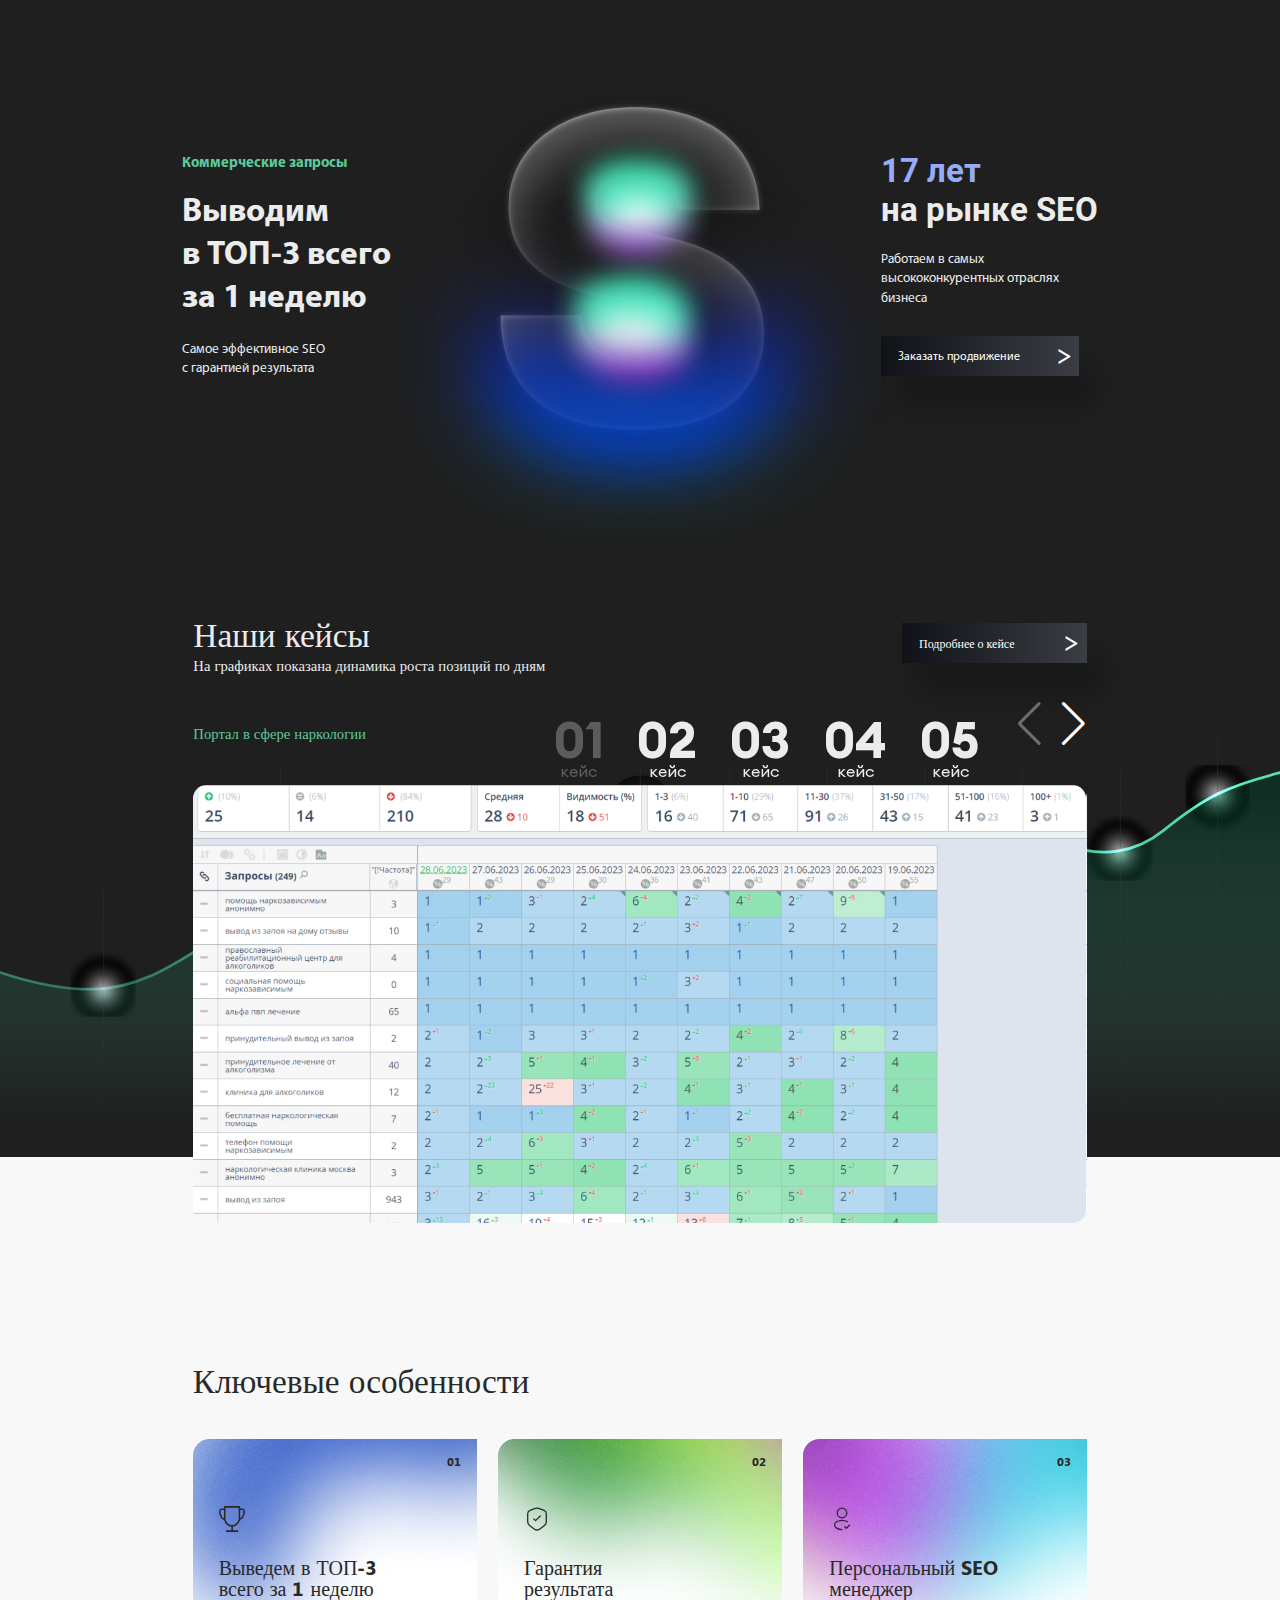
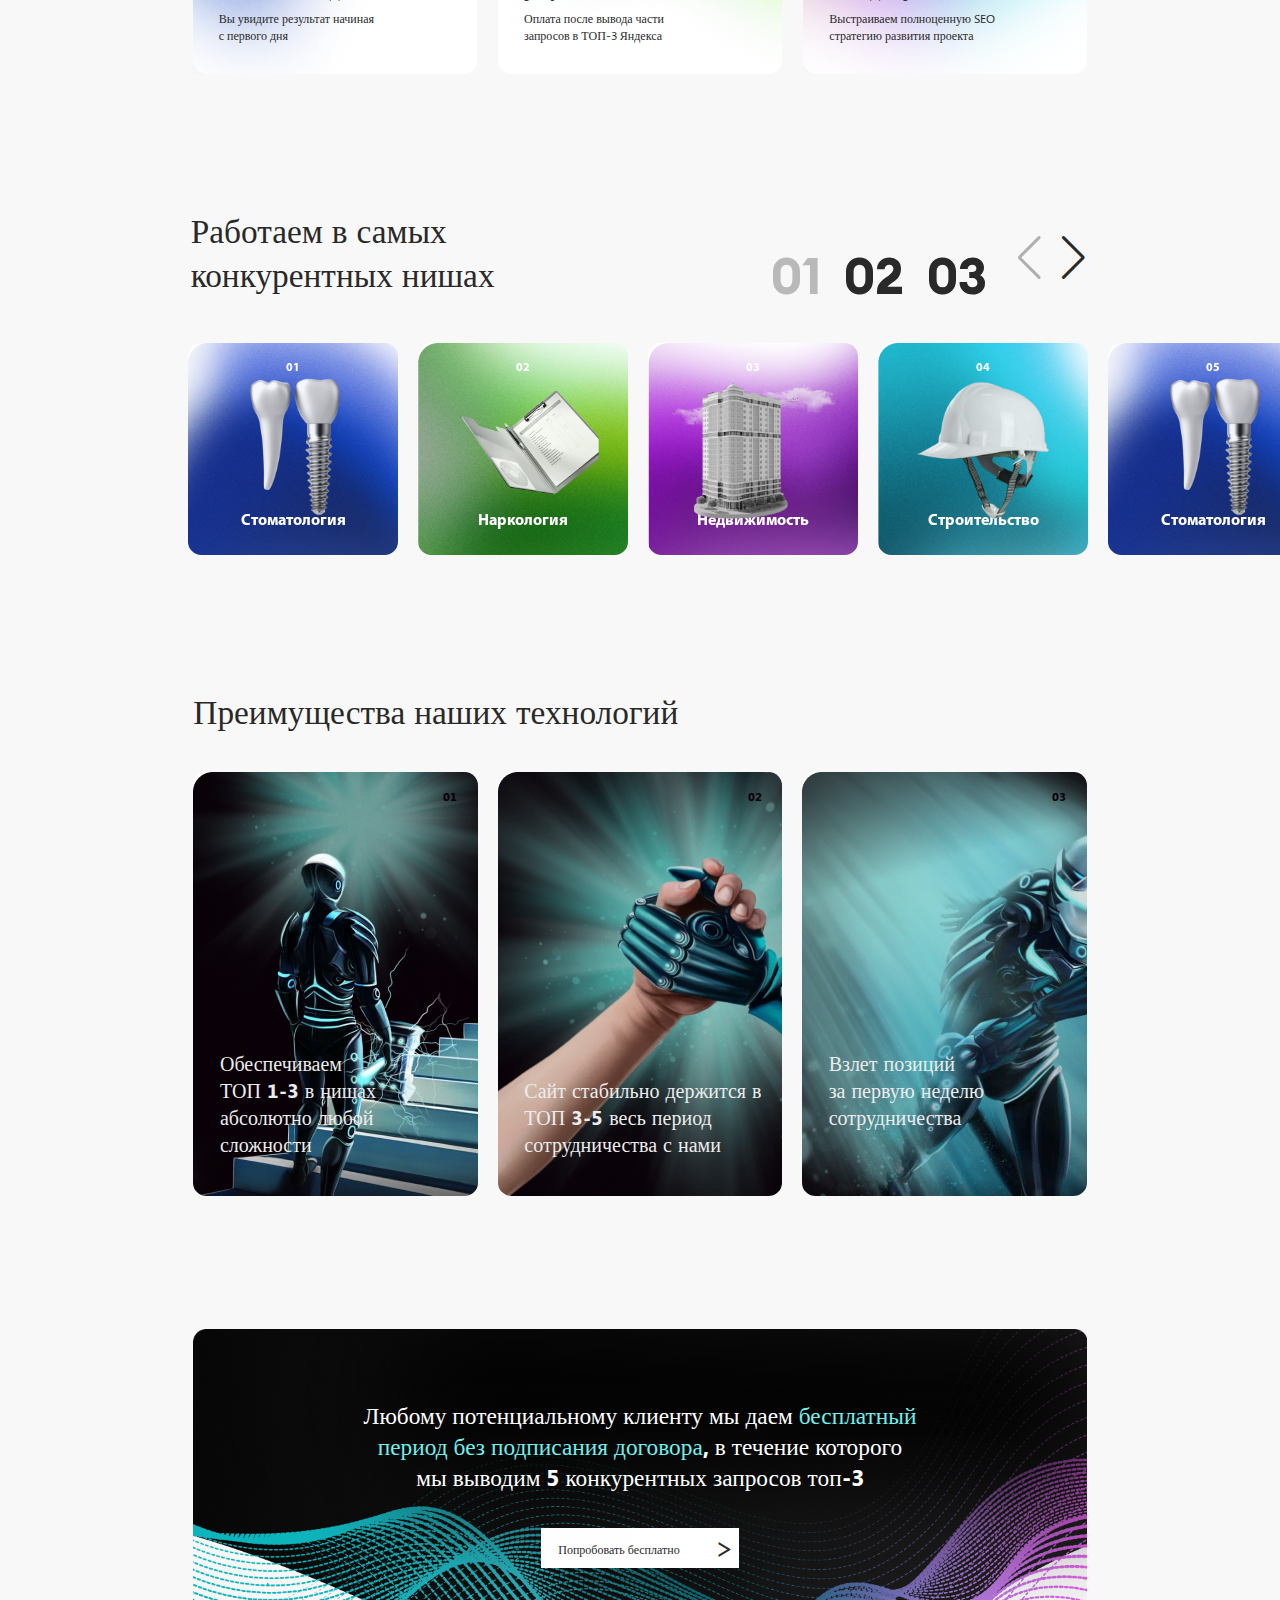
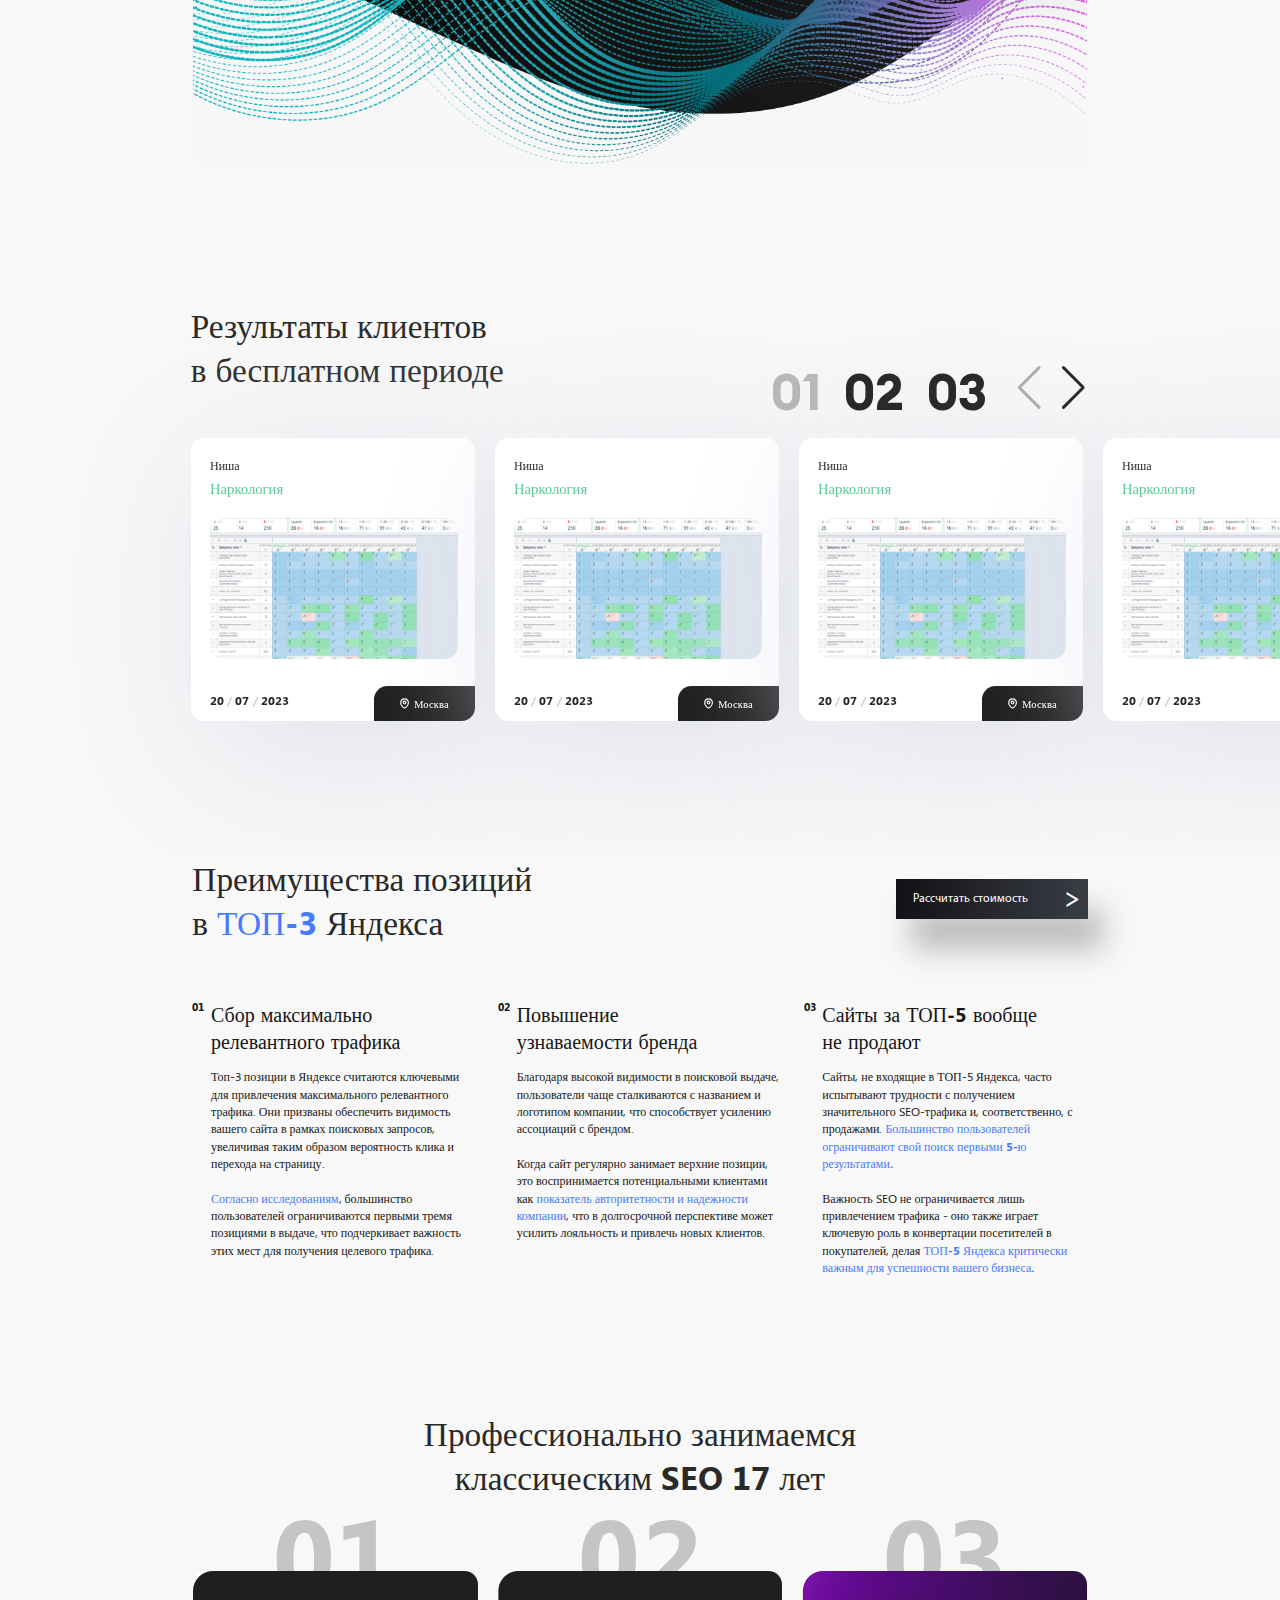
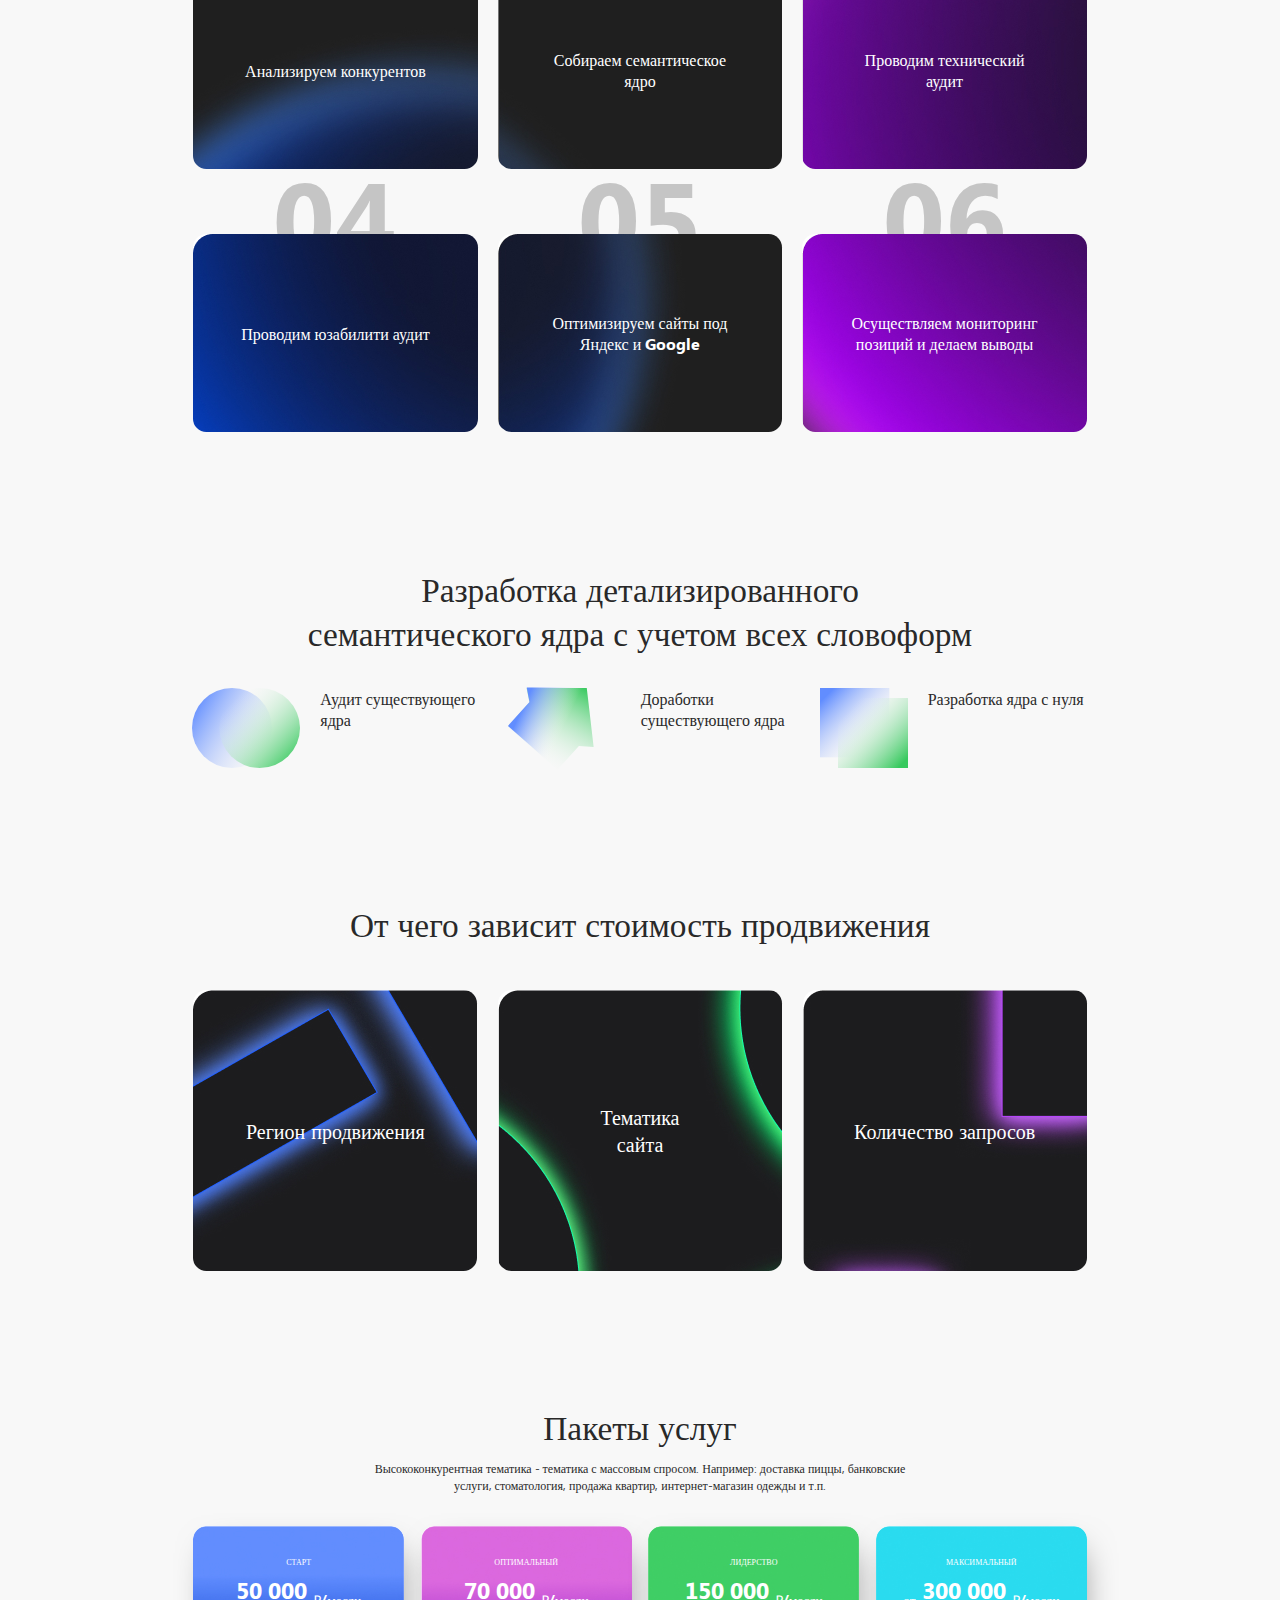
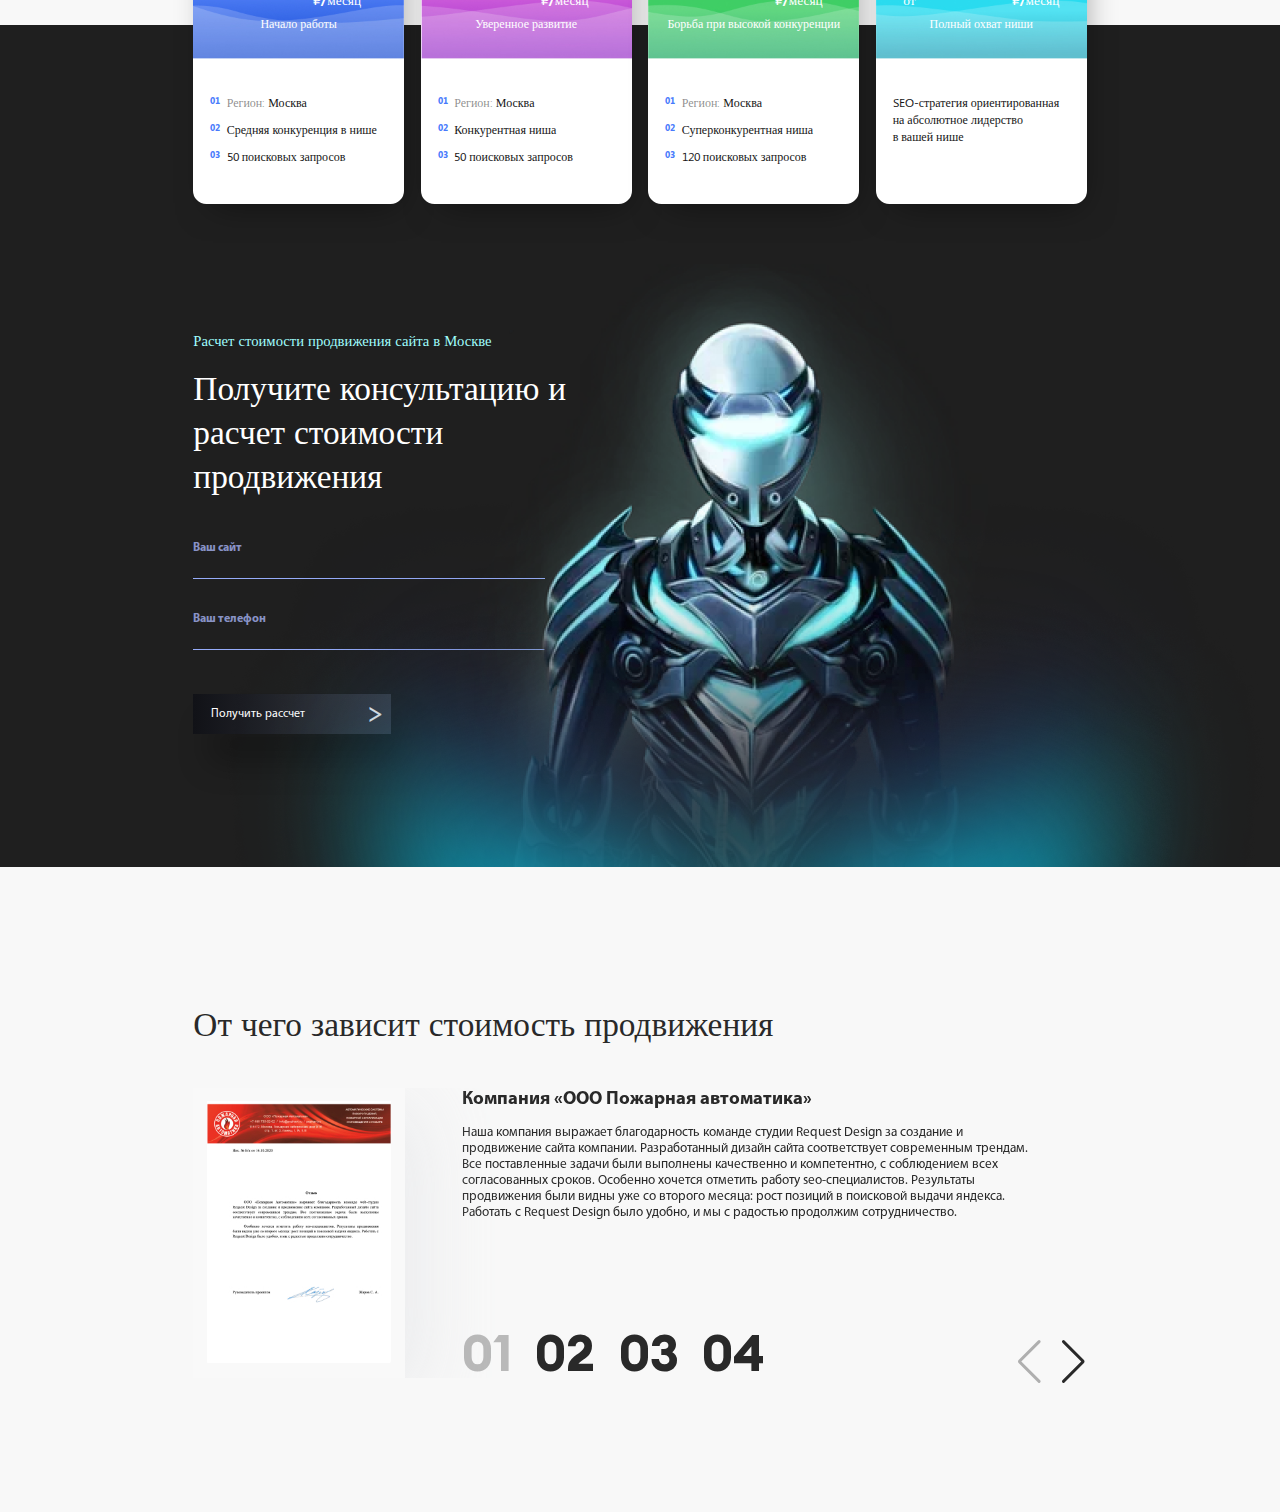
==== commit 714d0cd8: "feat: main page" ====
--- a/main.html
+++ b/main.html
@@ -617,9 +617,18 @@
                         <div class="service-packages-item__class">Начало работы</div>
                     </div>
                     <div class="service-packages-item__bottom">
-                        <div class="service-packages-item__text"><sup>01</sup><span>Регион:</span>Москва</div>
-                        <div class="service-packages-item__text"><sup>02</sup>Средняя конкуренция в нише</div>
-                        <div class="service-packages-item__text"><sup>03</sup>50 поисковых запросов</div>
+                        <div class="service-packages-item__text">
+                            <sup>01</sup>
+                            <p><span>Регион:</span> Москва</p> 
+                        </div>
+                        <div class="service-packages-item__text">
+                            <sup>02</sup>
+                            <p>Средняя конкуренция в нише</p> 
+                        </div>
+                        <div class="service-packages-item__text">
+                            <sup>03</sup>
+                            <p>50 поисковых запросов</p>
+                        </div>
                     </div>
                 </div>
                 <div class="service-packages-item">
@@ -629,9 +638,18 @@
                         <div class="service-packages-item__class">Уверенное развитие</div>
                     </div>
                     <div class="service-packages-item__bottom">
-                        <div class="service-packages-item__text"><sup>01</sup><span>Регион:</span>Москва</div>
-                        <div class="service-packages-item__text"><sup>02</sup>Конкурентная ниша</div>
-                        <div class="service-packages-item__text"><sup>03</sup>50 поисковых запросов</div>
+                        <div class="service-packages-item__text">
+                            <sup>01</sup>
+                            <p><span>Регион:</span> Москва</p>
+                        </div>
+                        <div class="service-packages-item__text">
+                            <sup>02</sup>
+                            <p>Конкурентная ниша</p>
+                        </div>
+                        <div class="service-packages-item__text">
+                            <sup>03</sup>
+                            <p>50 поисковых запросов</p>
+                        </div>
                     </div>
                 </div>
                 <div class="service-packages-item">
@@ -641,9 +659,18 @@
                         <div class="service-packages-item__class">Борьба при высокой конкуренции</div>
                     </div>
                     <div class="service-packages-item__bottom">
-                        <div class="service-packages-item__text"><sup>01</sup><span>Регион:</span>Москва</div>
-                        <div class="service-packages-item__text"><sup>02</sup>Суперконкурентная ниша</div>
-                        <div class="service-packages-item__text"><sup>03</sup>120 поисковых запросов</div>
+                        <div class="service-packages-item__text">
+                            <sup>01</sup>
+                            <p><span>Регион:</span> Москва</p>
+                        </div>
+                        <div class="service-packages-item__text">
+                            <sup>02</sup>
+                            <p>Суперконкурентная ниша</p>
+                        </div>
+                        <div class="service-packages-item__text">
+                            <sup>03</sup>
+                            <p>120 поисковых запросов</p>
+                        </div>
                     </div>
                 </div>
                 <div class="service-packages-item">
@@ -653,7 +680,7 @@
                         <div class="service-packages-item__class">Полный охват ниши</div>
                     </div>
                     <div class="service-packages-item__bottom">
-                        <div class="service-packages-item__text">SEO-стратегия ориентированная на абсолютное лидерство в вашей нише</div>
+                        <div class="service-packages-item__text">SEO-стратегия ориентированная <br>на абсолютное лидерство <br>в вашей нише</div>
                     </div>
                 </div>
             </div>
@@ -662,60 +689,105 @@
 
     <section class="consultation">
         <div class="container">
-            
+            <div class="consultation-container">
+                <div class="consultation-left">
+                    <div class="consultation__subtitle">Расчет стоимости продвижения сайта в Москве</div>
+                    <div class="consultation__title">Получите консультацию и расчет стоимости продвижения</div>
+                    <form action="" class="consultation__form">
+                        <label class="consultation__form-item">
+                            <span>Ваш сайт</span>
+                            <input type="text" class="input">
+                        </label>
+                        <label class="consultation__form-item">
+                            <span>Ваш телефон</span>
+                            <input type="tel" class="input">
+                        </label>
+                        <button type="submit" class="btn">Получить рассчет</button>
+                    </form>
+                </div>
+                <div class="consultation-right">
+                    <img src="./img/main/consultation-img.png" alt="">
+                </div>
+            </div>
         </div>
     </section>
 
     <section class="reviews">
         <div class="container">
-            
-        </div>
-    </section>
-
-    <!-- <section class="baner">
-        <div class="container">
-            <div class="baner-swiper-text">
-                <img src="./img/ESP-text.svg" alt="">
-                <img src="./img/ESP-text.svg" alt="">
-            </div>
-            <div class="swiper baner-swiper">
-                <div class="swiper-wrapper">
-                    <div class="swiper-slide">
-                        <div class="baner-circle">
-                            <img src="./img/baner-img/ball.png" alt="">
-                        </div>
-                    </div>
-                    <div class="swiper-slide">
-                        <div class="baner-circle">
-                            <img src="./img/baner-img/ball.png" alt="">
-                        </div>
-                    </div>
-                    <div class="swiper-slide">
-                        <div class="baner-circle">
-                            <img src="./img/baner-img/ball.png" alt="">
-                        </div>
-                    </div>
-                    <div class="swiper-slide">
-                        <div class="baner-circle">
-                            <img src="./img/baner-img/ball.png" alt="">
-                        </div>
-                    </div>
-                </div>
-            </div>
-            <div class="swiper-button-next baner-swiper-next">
-                <div class="arrow"></div>
-            </div>
-            <div class="swiper-button-prev baner-swiper-prev">
-                <div class="arrow left"></div>
-            </div>
-            <div class="swiper-pagination baner-pagination"></div>
-            <div class="baner__text">
-                <div class="baner__title">Решение <span class="blue-text">сложных</span> проблем</div>
-                <div class="baner__subtitle">Наше патентное агентство оказывает услуги в области защиты прав на объекты интеллектуальной собственности в России и за рубежом</div>
-            </div>
-        </div>
-    </section> -->
-
+            <div class="main-title">От чего зависит стоимость продвижения</div>
+            <div class="reviews-container">
+                <div class="swiper reviews-swiper">
+                    <div class="swiper-wrapper">
+                      <div class="swiper-slide">
+                        <div class="reviews-slide">
+                            <div class="reviews-slide-left">
+                                <div class="reviews-slide-left__img">
+                                    <img src="./img/main/review/document-1.jpg" alt="">
+                                </div>
+                            </div>
+                            <div class="reviews-slide-right">
+                                <div class="reviews-slide-right__title">Компания  «ООО Пожарная автоматика»</div>
+                                <div class="reviews-slide-right__text">Наша компания  выражает благодарность команде студии Request Design за создание и продвижение сайта компании. Разработанный дизайн сайта соответствует современным трендам. Все поставленные задачи были выполнены качественно и компетентно, с соблюдением всех согласованных сроков. Особенно хочется отметить работу seo-специалистов. Результаты продвижения
+                                    были видны уже со второго месяца: рост позиций в поисковой выдачи яндекса. Работать с
+                                    Request Design было удобно, и мы с радостью продолжим сотрудничество.</div>
+                            </div>
+                        </div>
+                      </div>
+                      <div class="swiper-slide">
+                        <div class="reviews-slide">
+                            <div class="reviews-slide-left">
+                                <div class="reviews-slide-left__img">
+                                    <img src="./img/main/review/document-1.jpg" alt="">
+                                </div>
+                            </div>
+                            <div class="reviews-slide-right">
+                                <div class="reviews-slide-right__title">Компания  «ООО Пожарная автоматика»</div>
+                                <div class="reviews-slide-right__text">Наша компания  выражает благодарность команде студии Request Design за создание и продвижение сайта компании. Разработанный дизайн сайта соответствует современным трендам. Все поставленные задачи были выполнены качественно и компетентно, с соблюдением всех согласованных сроков. Особенно хочется отметить работу seo-специалистов. Результаты продвижения
+                                    были видны уже со второго месяца: рост позиций в поисковой выдачи яндекса. Работать с
+                                    Request Design было удобно, и мы с радостью продолжим сотрудничество.</div>
+                            </div>
+                        </div>
+                      </div>
+                      <div class="swiper-slide">
+                        <div class="reviews-slide">
+                            <div class="reviews-slide-left">
+                                <div class="reviews-slide-left__img">
+                                    <img src="./img/main/review/document-1.jpg" alt="">
+                                </div>
+                            </div>
+                            <div class="reviews-slide-right">
+                                <div class="reviews-slide-right__title">Компания  «ООО Пожарная автоматика»</div>
+                                <div class="reviews-slide-right__text">Наша компания  выражает благодарность команде студии Request Design за создание и продвижение сайта компании. Разработанный дизайн сайта соответствует современным трендам. Все поставленные задачи были выполнены качественно и компетентно, с соблюдением всех согласованных сроков. Особенно хочется отметить работу seo-специалистов. Результаты продвижения
+                                    были видны уже со второго месяца: рост позиций в поисковой выдачи яндекса. Работать с
+                                    Request Design было удобно, и мы с радостью продолжим сотрудничество.</div>
+                            </div>
+                        </div>
+                      </div>
+                      <div class="swiper-slide">
+                        <div class="reviews-slide">
+                            <div class="reviews-slide-left">
+                                <div class="reviews-slide-left__img">
+                                    <img src="./img/main/review/document-1.jpg" alt="">
+                                </div>
+                            </div>
+                            <div class="reviews-slide-right">
+                                <div class="reviews-slide-right__title">Компания  «ООО Пожарная автоматика»</div>
+                                <div class="reviews-slide-right__text">Наша компания  выражает благодарность команде студии Request Design за создание и продвижение сайта компании. Разработанный дизайн сайта соответствует современным трендам. Все поставленные задачи были выполнены качественно и компетентно, с соблюдением всех согласованных сроков. Особенно хочется отметить работу seo-специалистов. Результаты продвижения
+                                    были видны уже со второго месяца: рост позиций в поисковой выдачи яндекса. Работать с
+                                    Request Design было удобно, и мы с радостью продолжим сотрудничество.</div>
+                            </div>
+                        </div>
+                      </div>
+                    </div>
+                    <div class="swiper-pagination reviews-pagination"></div>
+                    <div class="swiper-button-prev reviews-button-prev"></div>
+                    <div class="swiper-button-next reviews-button-next"></div>
+                </div>
+            </div>
+        </div>
+    </section>
+
+    
 </main>
 
 <footer class="footer" id="footer">
--- a/css/style.css
+++ b/css/style.css
@@ -228,7 +228,7 @@
 .baner {
   background: #1F1F1F;
   padding-top: 15.8rem;
-  padding-bottom: 20rem;
+  padding-bottom: 28rem;
   margin-bottom: 0;
   color: #ECECEC;
 }
@@ -307,7 +307,7 @@
   background: -webkit-gradient(linear, left bottom, left top, color-stop(10%, rgb(248, 248, 248)), color-stop(10%, rgb(31, 31, 31)));
   background: linear-gradient(0deg, rgb(248, 248, 248) 10%, rgb(31, 31, 31) 10%);
   background-repeat: no-repeat;
-  padding-top: 15.8rem;
+  padding-top: 7.8rem;
   margin-top: -1rem;
   color: #ECECEC;
   position: relative;
@@ -1022,4 +1022,263 @@
   font-style: normal;
   line-height: normal;
   width: 28.9rem;
+}
+
+.service-packages {
+  margin-bottom: -1rem;
+  padding-bottom: 10rem;
+  background: -webkit-gradient(linear, left bottom, left top, color-stop(52.6%, rgb(31, 31, 31)), color-stop(52.6%, rgb(248, 248, 248)));
+  background: linear-gradient(0deg, rgb(31, 31, 31) 52.6%, rgb(248, 248, 248) 52.6%);
+}
+.service-packages .container {
+  width: 134rem;
+}
+.service-packages .main-title {
+  text-align: center;
+  margin-bottom: 1.7rem;
+}
+.service-packages__subtitle {
+  font-size: 1.8rem;
+  font-style: normal;
+  line-height: normal;
+  margin: 0 auto;
+  margin-bottom: 4.8rem;
+  width: 84.3rem;
+  text-align: center;
+}
+.service-packages-container {
+  display: -webkit-box;
+  display: -ms-flexbox;
+  display: flex;
+  -webkit-box-pack: justify;
+      -ms-flex-pack: justify;
+          justify-content: space-between;
+}
+.service-packages-item {
+  display: -webkit-box;
+  display: -ms-flexbox;
+  display: flex;
+  -webkit-box-orient: vertical;
+  -webkit-box-direction: normal;
+      -ms-flex-direction: column;
+          flex-direction: column;
+  -webkit-box-shadow: 1rem 2rem 5rem -2rem rgba(0, 0, 0, 0.5);
+          box-shadow: 1rem 2rem 5rem -2rem rgba(0, 0, 0, 0.5);
+  border-radius: 2rem;
+  width: 31.6rem;
+  height: 41.7rem;
+  padding: 4.6rem 0 3.9rem;
+}
+.service-packages-item:nth-child(1) {
+  background: url(../img/main/service-pack/back-1.jpg) no-repeat;
+  background-size: cover;
+}
+.service-packages-item:nth-child(2) {
+  background: url(../img/main/service-pack/back-2.jpg) no-repeat;
+  background-size: cover;
+}
+.service-packages-item:nth-child(3) {
+  background: url(../img/main/service-pack/back-3.jpg) no-repeat;
+  background-size: cover;
+}
+.service-packages-item:nth-child(4) {
+  background: url(../img/main/service-pack/back-4.jpg) no-repeat;
+  background-size: cover;
+}
+.service-packages-item__top {
+  color: #FFF;
+  text-align: center;
+  height: 15.2rem;
+}
+.service-packages-item__name {
+  font-size: 1.2rem;
+  line-height: normal;
+  text-transform: uppercase;
+  margin-bottom: 1rem;
+}
+.service-packages-item__price {
+  font-family: "Segoe UI Bold";
+  font-size: 3.5rem;
+  font-style: normal;
+  line-height: normal;
+  margin-bottom: 1rem;
+}
+.service-packages-item__price sub {
+  font-size: 2rem;
+}
+.service-packages-item__class {
+  font-size: 1.8rem;
+  font-style: normal;
+  line-height: normal;
+}
+.service-packages-item__bottom {
+  display: -webkit-box;
+  display: -ms-flexbox;
+  display: flex;
+  -webkit-box-orient: vertical;
+  -webkit-box-direction: normal;
+      -ms-flex-direction: column;
+          flex-direction: column;
+  gap: 1.5rem;
+  padding: 5.4rem 2.5rem 0;
+  color: #161616;
+}
+.service-packages-item__text {
+  font-size: 1.8rem;
+  font-style: normal;
+  font-weight: 400;
+  line-height: normal;
+  display: -webkit-box;
+  display: -ms-flexbox;
+  display: flex;
+  gap: 1rem;
+}
+.service-packages-item__text sup {
+  color: #477AFC;
+  font-family: "Segoe UI Bold";
+  font-size: 1.4rem;
+  font-style: normal;
+  line-height: normal;
+}
+.service-packages-item__text span {
+  color: rgba(22, 22, 22, 0.5019607843);
+}
+
+.consultation {
+  background: #1F1F1F;
+  color: #FFF;
+  padding-bottom: 20rem;
+  padding-top: 10rem;
+  overflow: hidden;
+}
+.consultation .container {
+  width: 134rem;
+}
+.consultation-container {
+  display: -webkit-box;
+  display: -ms-flexbox;
+  display: flex;
+  position: relative;
+}
+.consultation-left {
+  width: 64.3rem;
+}
+.consultation-right {
+  position: absolute;
+  right: -29rem;
+  top: -12rem;
+}
+.consultation__subtitle {
+  color: #9FFDFD;
+  font-family: "Segoe UI Bold";
+  font-size: 2.2rem;
+  font-style: normal;
+  line-height: normal;
+  margin-bottom: 2rem;
+}
+.consultation__title {
+  font-family: "Segoe UI Bold";
+  font-size: 5rem;
+  font-style: normal;
+  line-height: normal;
+  margin-bottom: 6.8rem;
+}
+.consultation__form {
+  display: -webkit-box;
+  display: -ms-flexbox;
+  display: flex;
+  -webkit-box-orient: vertical;
+  -webkit-box-direction: normal;
+      -ms-flex-direction: column;
+          flex-direction: column;
+  width: 52.8rem;
+}
+.consultation__form-item {
+  margin-bottom: 5rem;
+  font-family: "Myriad Pro Bold";
+  font-size: 1.8rem;
+  font-style: normal;
+  line-height: normal;
+  display: -webkit-box;
+  display: -ms-flexbox;
+  display: flex;
+  -webkit-box-orient: vertical;
+  -webkit-box-direction: normal;
+      -ms-flex-direction: column;
+          flex-direction: column;
+}
+.consultation__form-item span {
+  color: #8892C5;
+}
+.consultation__form-item input {
+  border-bottom: 1px solid #96ACF9;
+  padding-bottom: 1.3rem;
+}
+.consultation__form .btn {
+  margin-top: 1.6rem;
+  padding-right: 12.9rem;
+}
+
+.reviews .container {
+  width: 134rem;
+}
+.reviews .main-title {
+  margin-bottom: 6.5rem;
+}
+.reviews-container {
+  position: relative;
+}
+.reviews-slide {
+  display: -webkit-box;
+  display: -ms-flexbox;
+  display: flex;
+  gap: 8.6rem;
+}
+.reviews-slide-left {
+  width: 31.7rem;
+  height: 43.6341rem;
+  background-color: #F9F9F9;
+  -webkit-filter: drop-shadow(1.9470588684rem 2.9205881119rem 5.8411762238rem rgba(227, 228, 231, 0.7));
+          filter: drop-shadow(1.9470588684rem 2.9205881119rem 5.8411762238rem rgba(227, 228, 231, 0.7));
+  padding: 2rem;
+}
+.reviews-slide-right {
+  width: 85rem;
+}
+.reviews-slide-right__title {
+  font-family: "Myriad Pro Bold";
+  font-size: 2.8rem;
+  font-style: normal;
+  line-height: normal;
+  margin-bottom: 2.2rem;
+}
+.reviews-slide-right__text {
+  font-family: "Myriad Pro";
+  font-size: 2rem;
+  font-style: normal;
+  line-height: normal;
+}
+.reviews-button-next, .reviews-button-prev {
+  top: auto;
+  bottom: 1%;
+  color: #292929;
+  height: 4.1rem;
+}
+.reviews-button-next {
+  left: auto;
+  right: 0rem;
+}
+.reviews-button-prev {
+  left: auto;
+  right: 6.5rem;
+}
+.reviews-pagination {
+  top: auto;
+  bottom: -2%;
+  right: auto;
+  left: 40.3rem;
+  display: -webkit-box;
+  display: -ms-flexbox;
+  display: flex;
+  gap: 3.5rem;
 }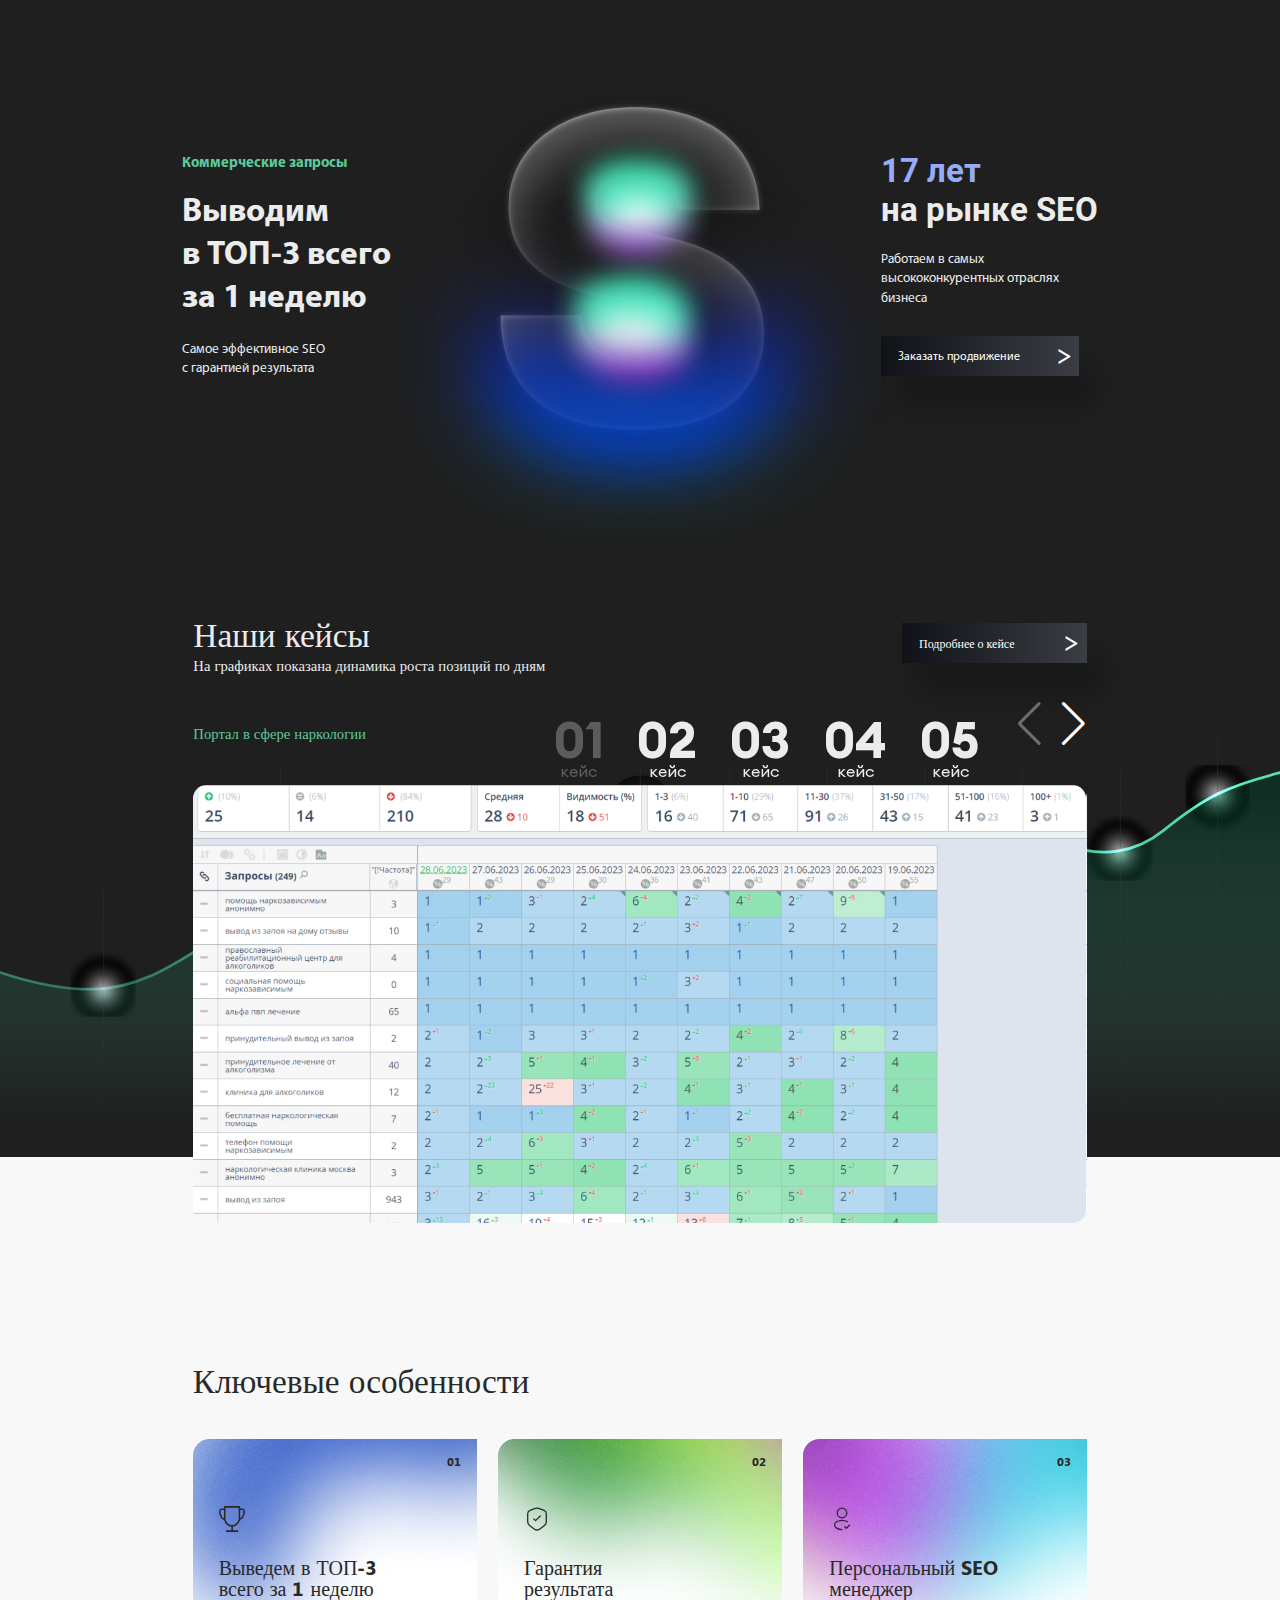
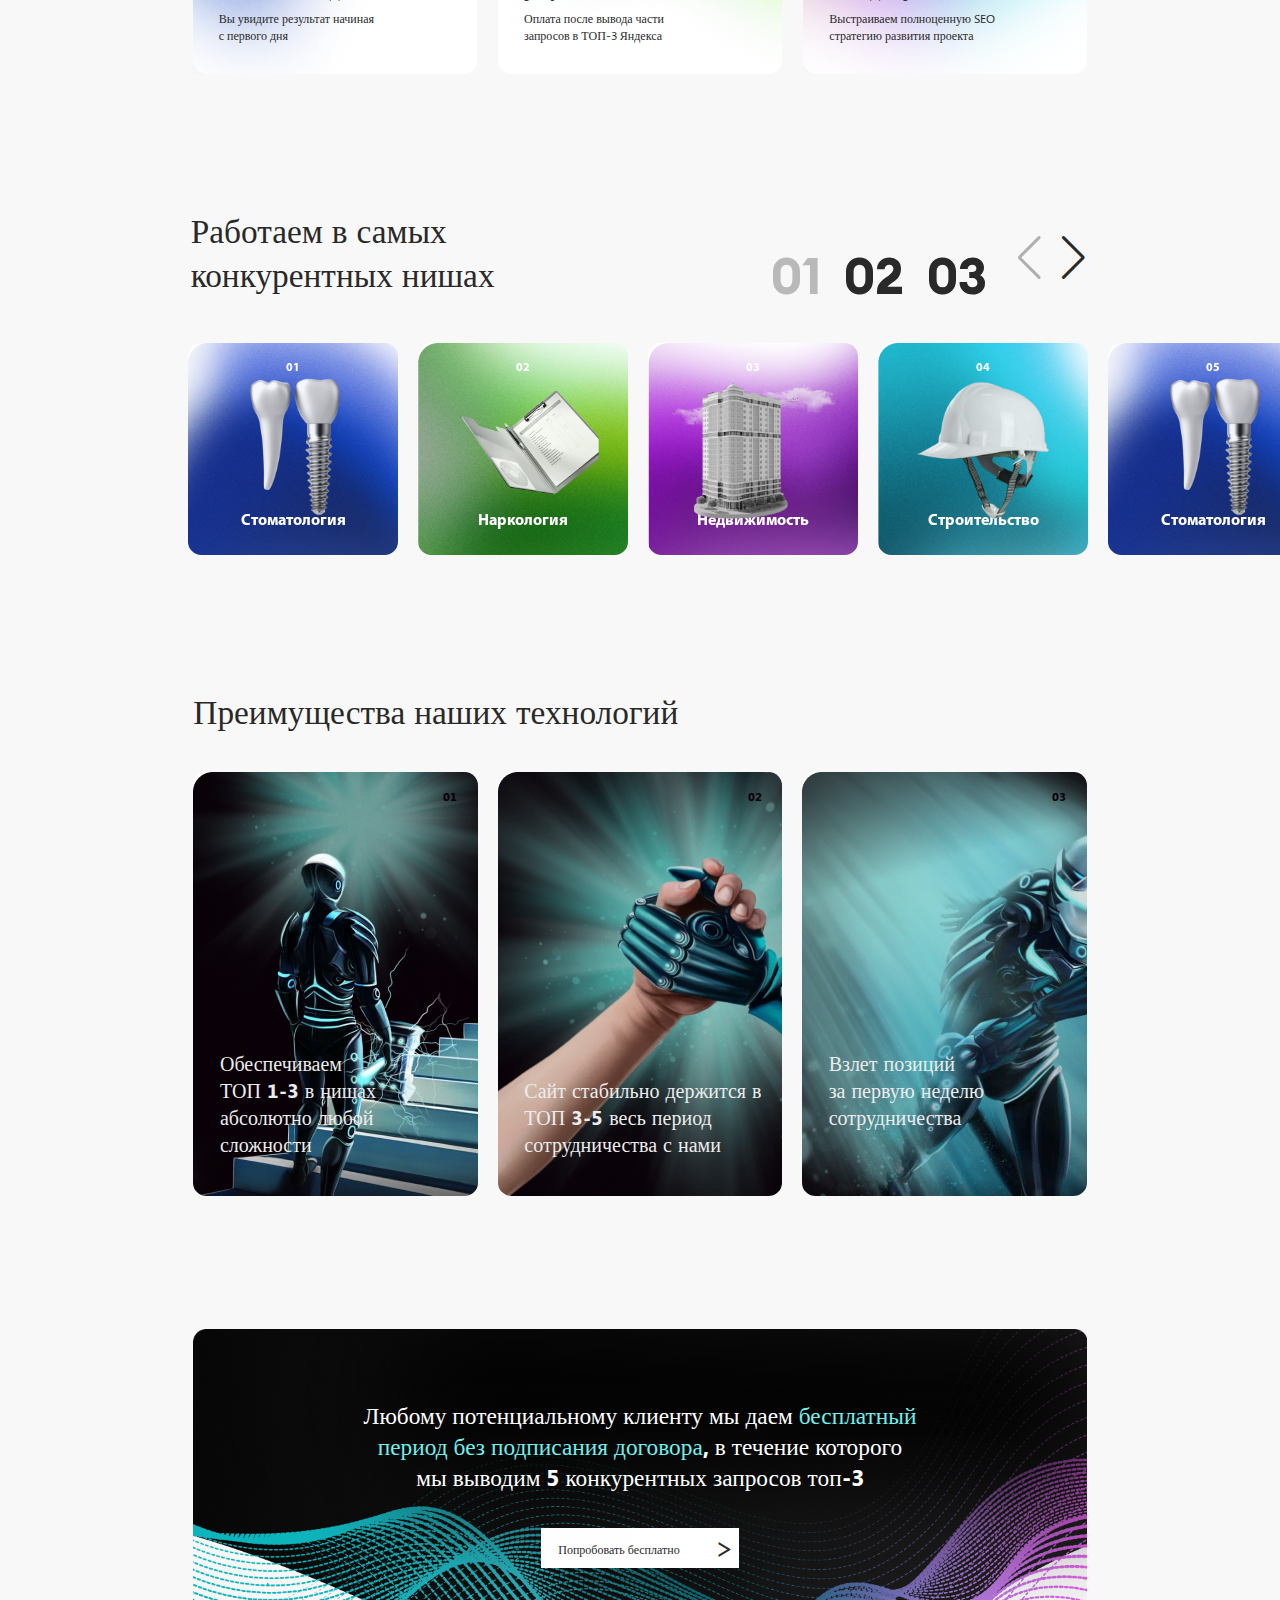
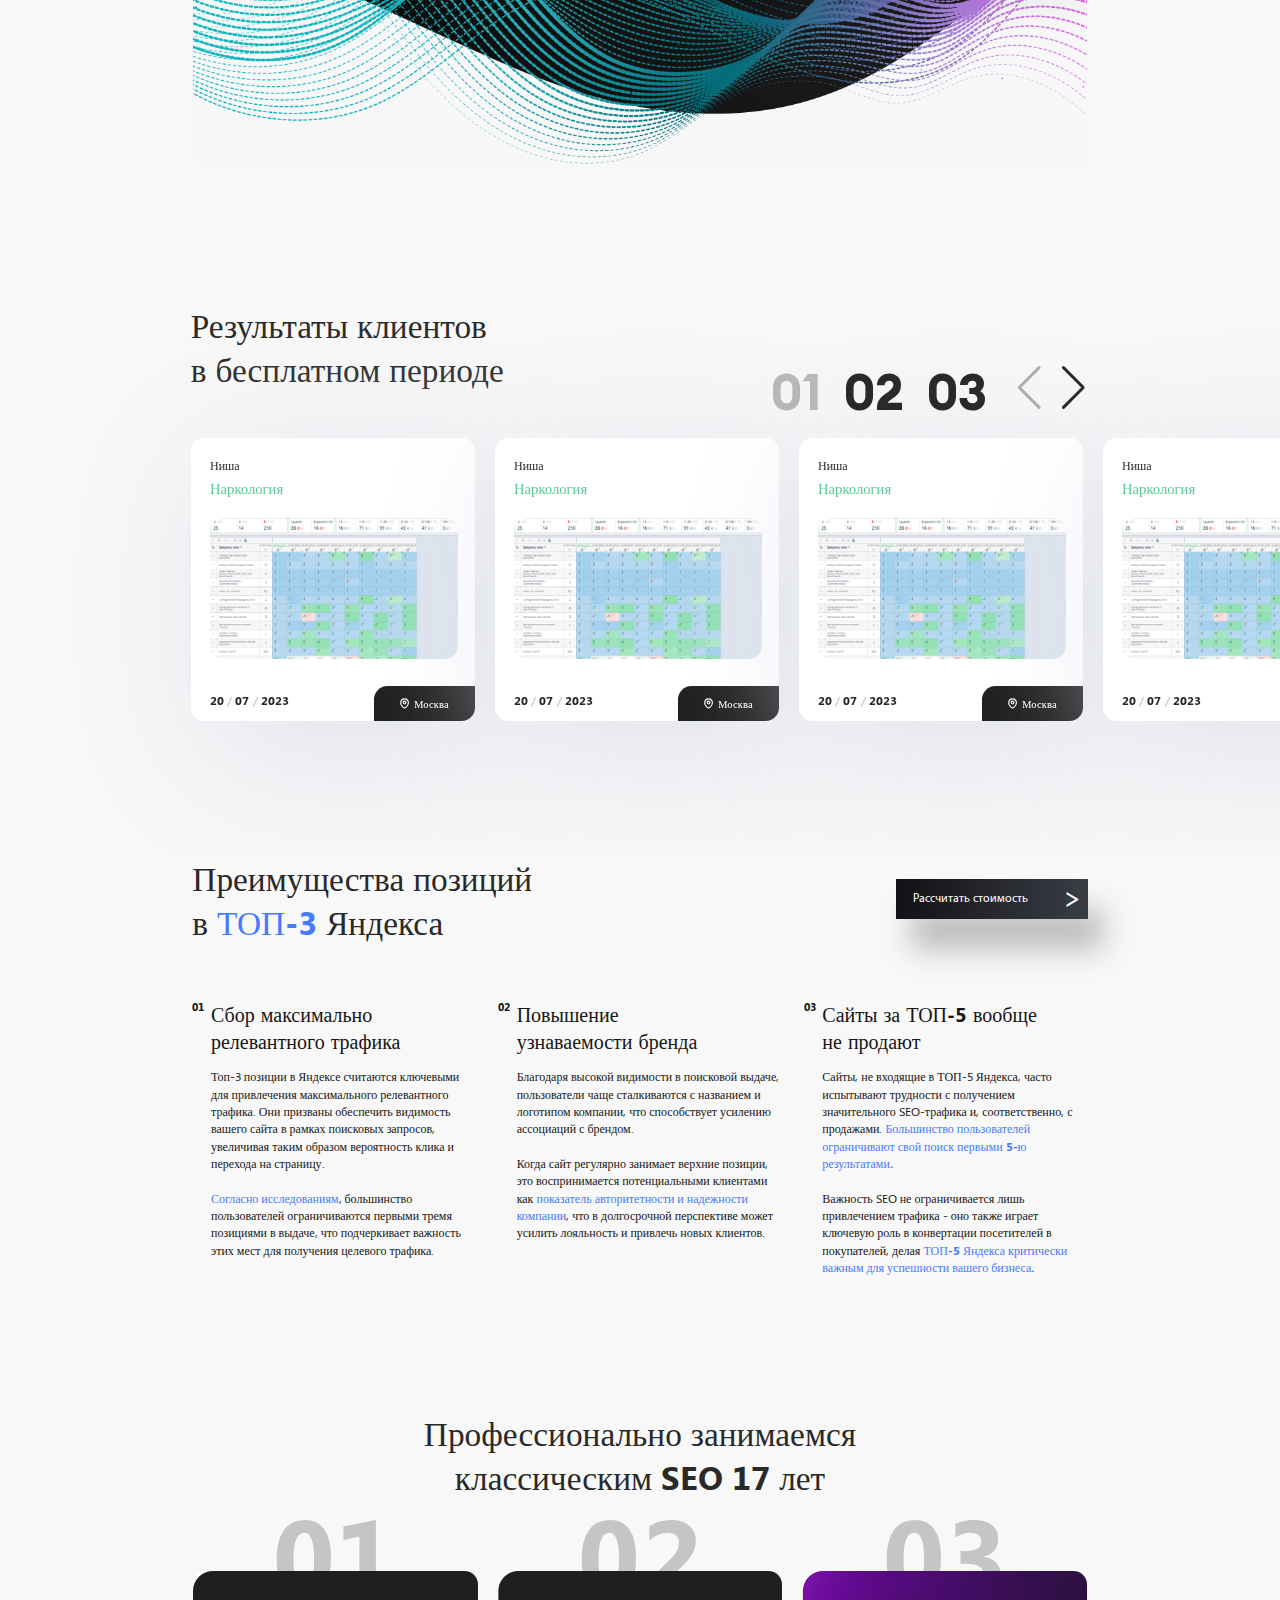
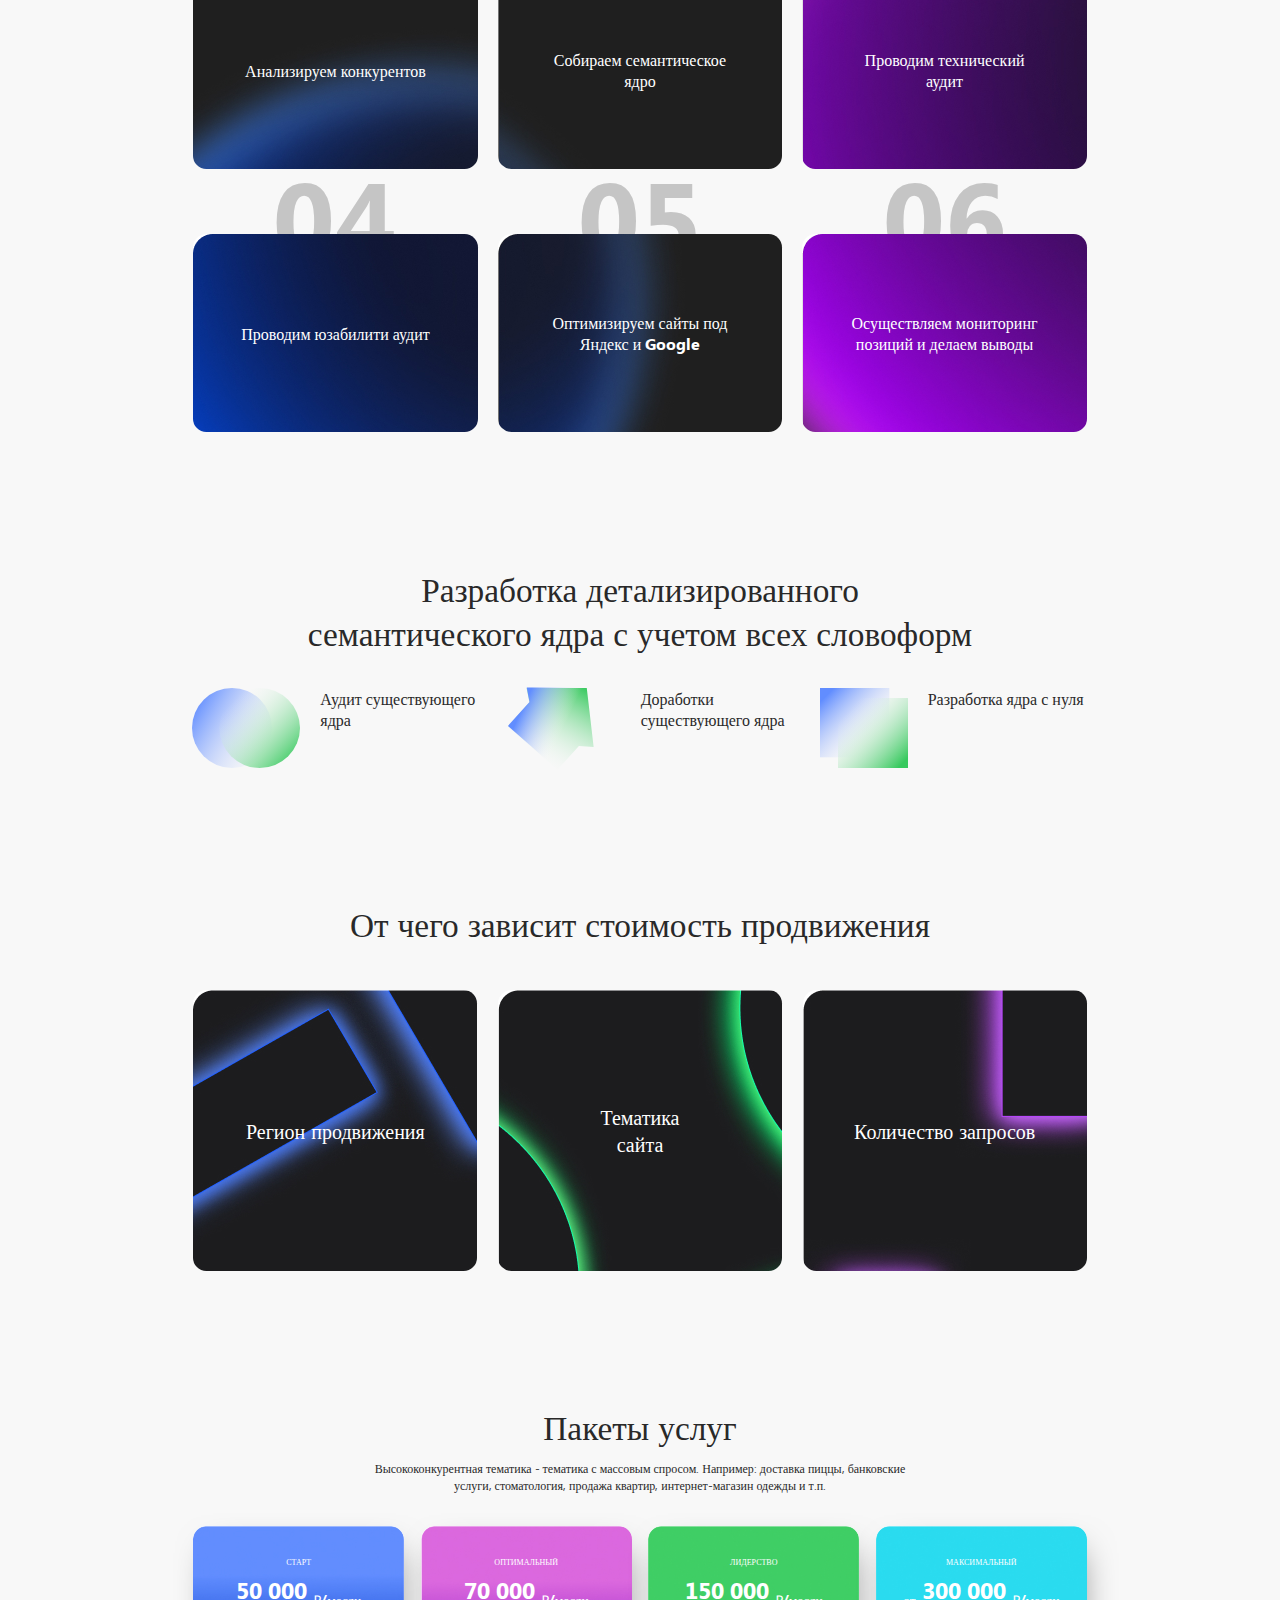
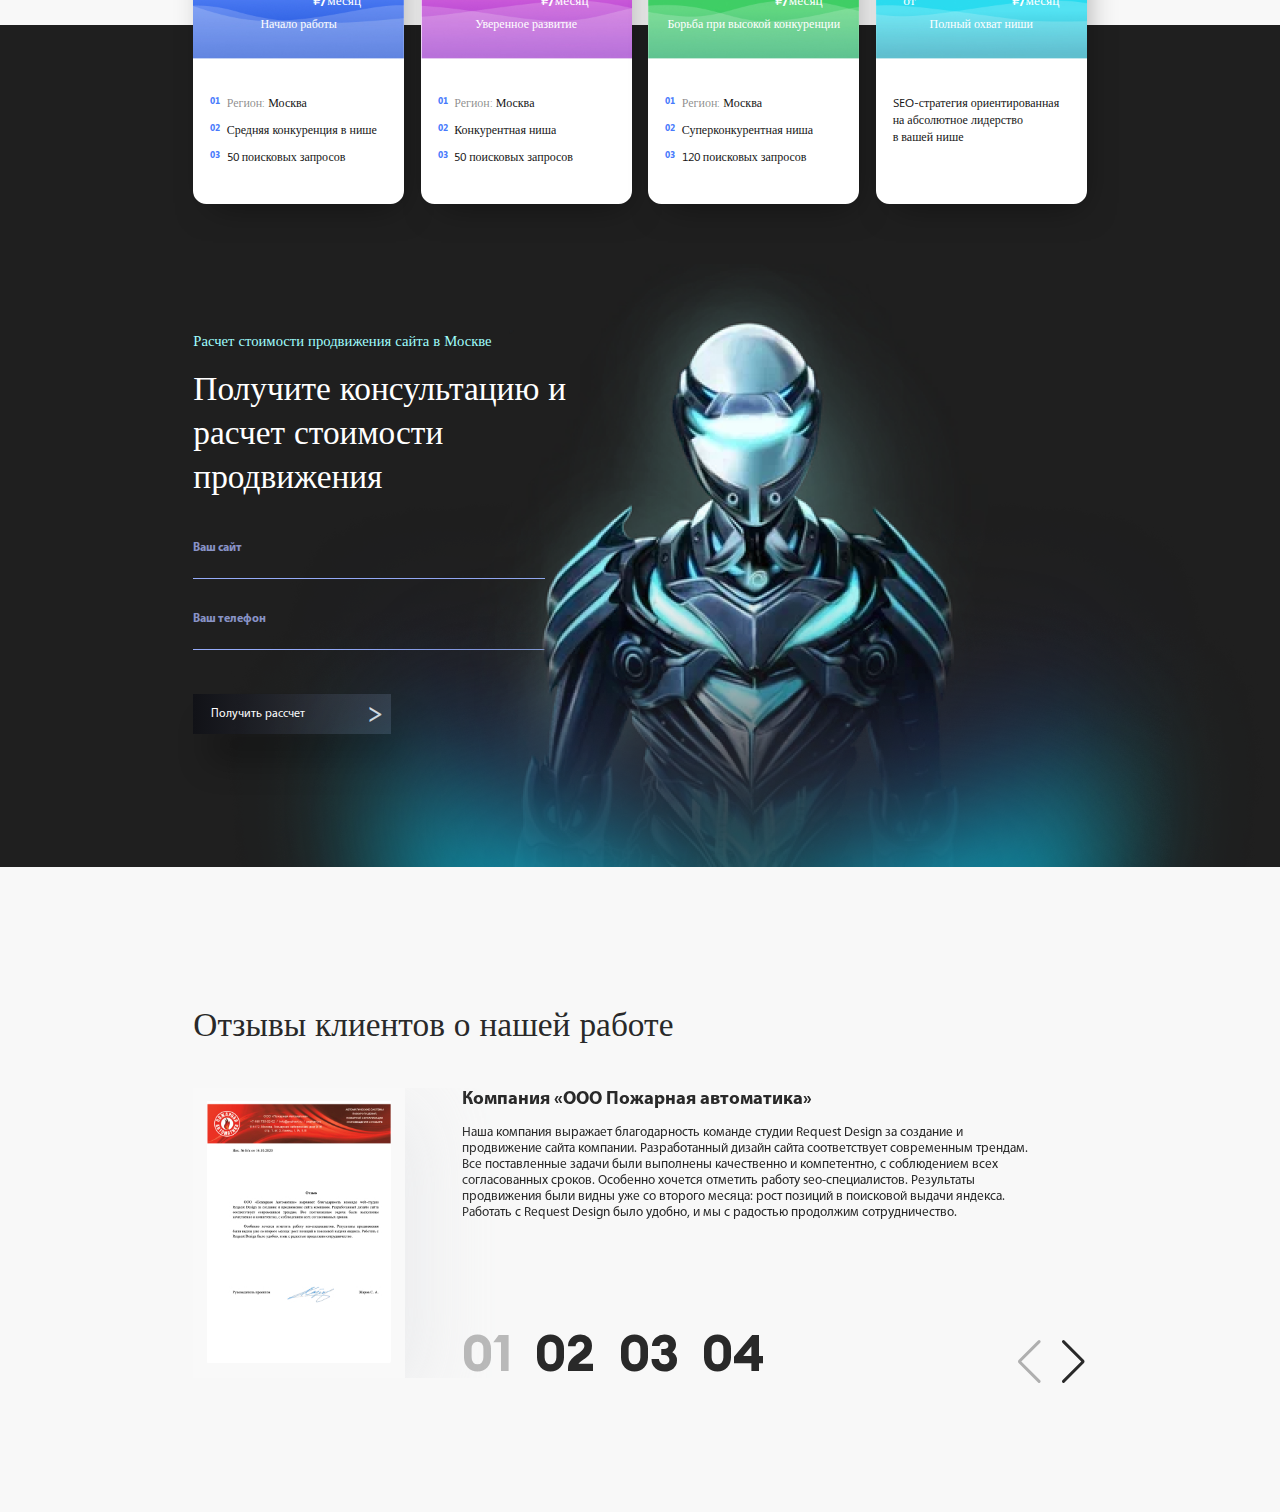
==== commit 5e22e35b: "fix: main page review" ====
--- a/main.html
+++ b/main.html
@@ -714,7 +714,7 @@
 
     <section class="reviews">
         <div class="container">
-            <div class="main-title">От чего зависит стоимость продвижения</div>
+            <div class="main-title">Отзывы клиентов о нашей работе</div>
             <div class="reviews-container">
                 <div class="swiper reviews-swiper">
                     <div class="swiper-wrapper">
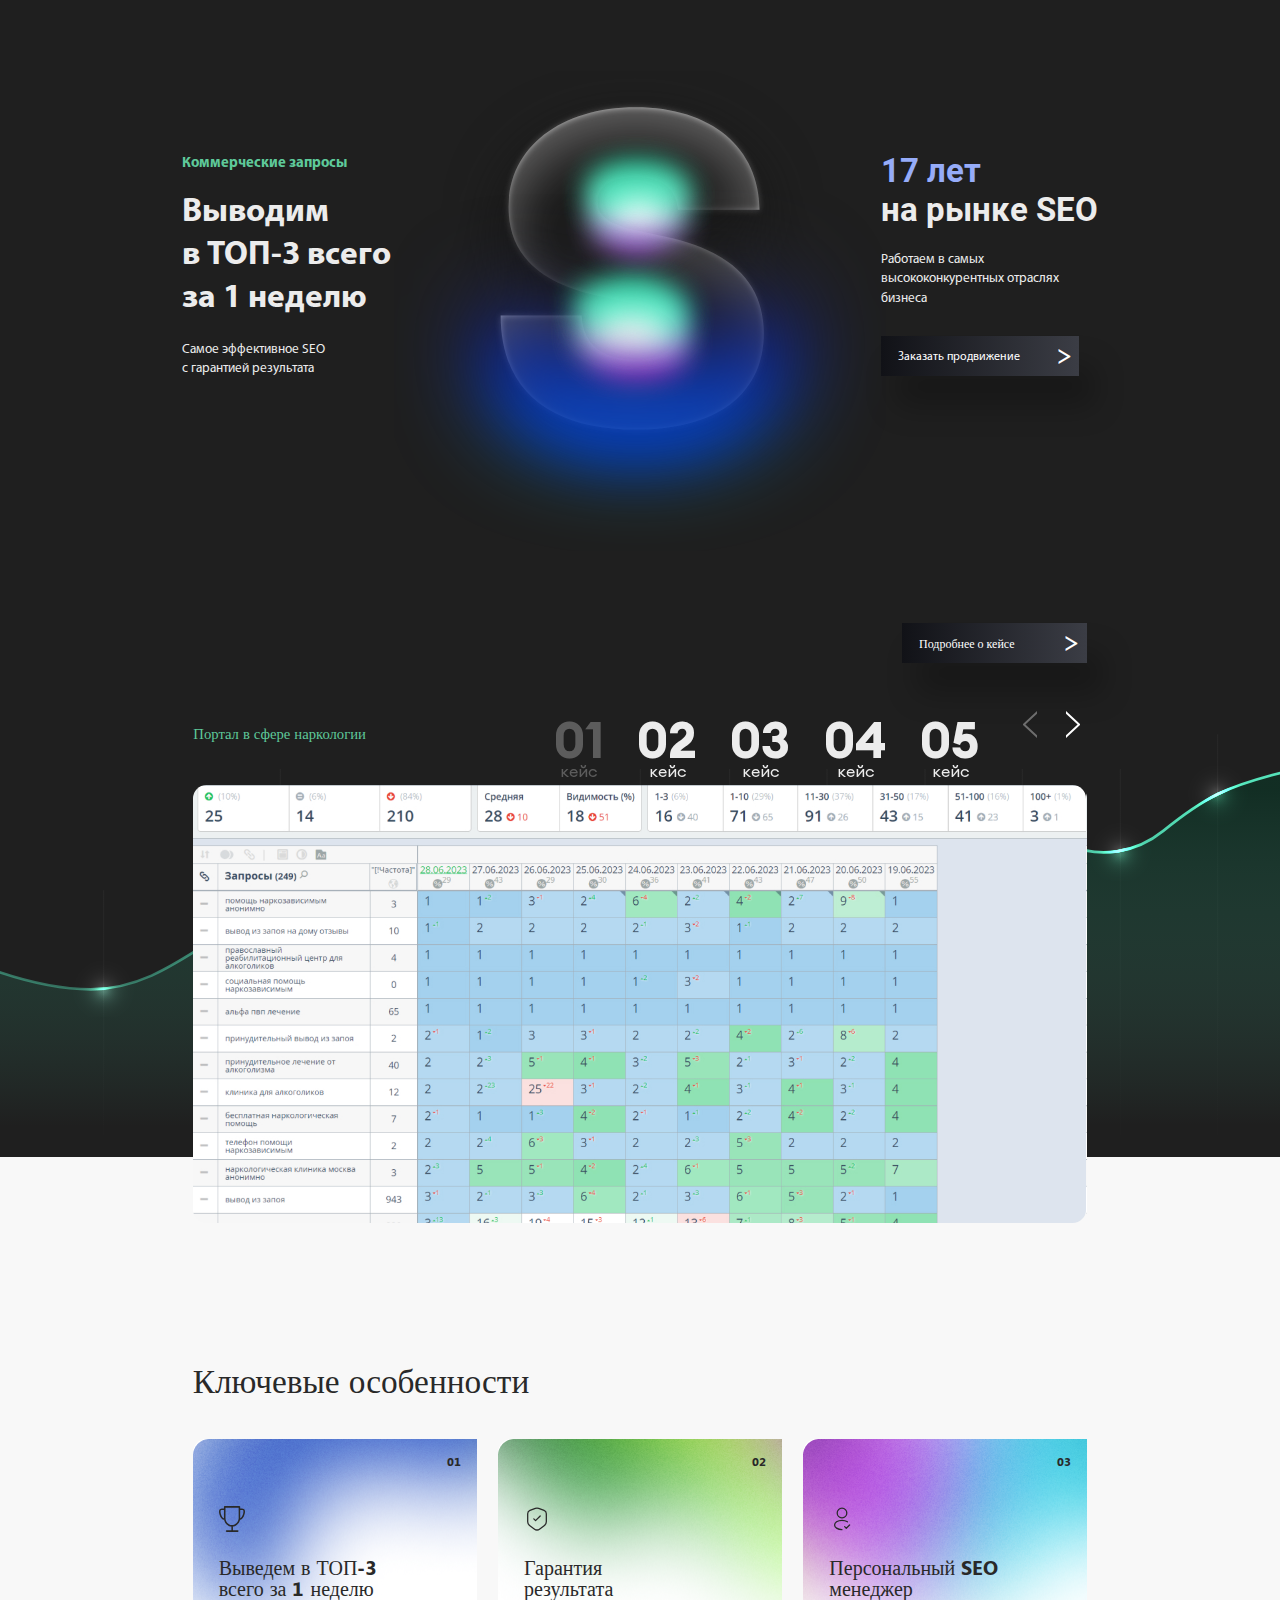
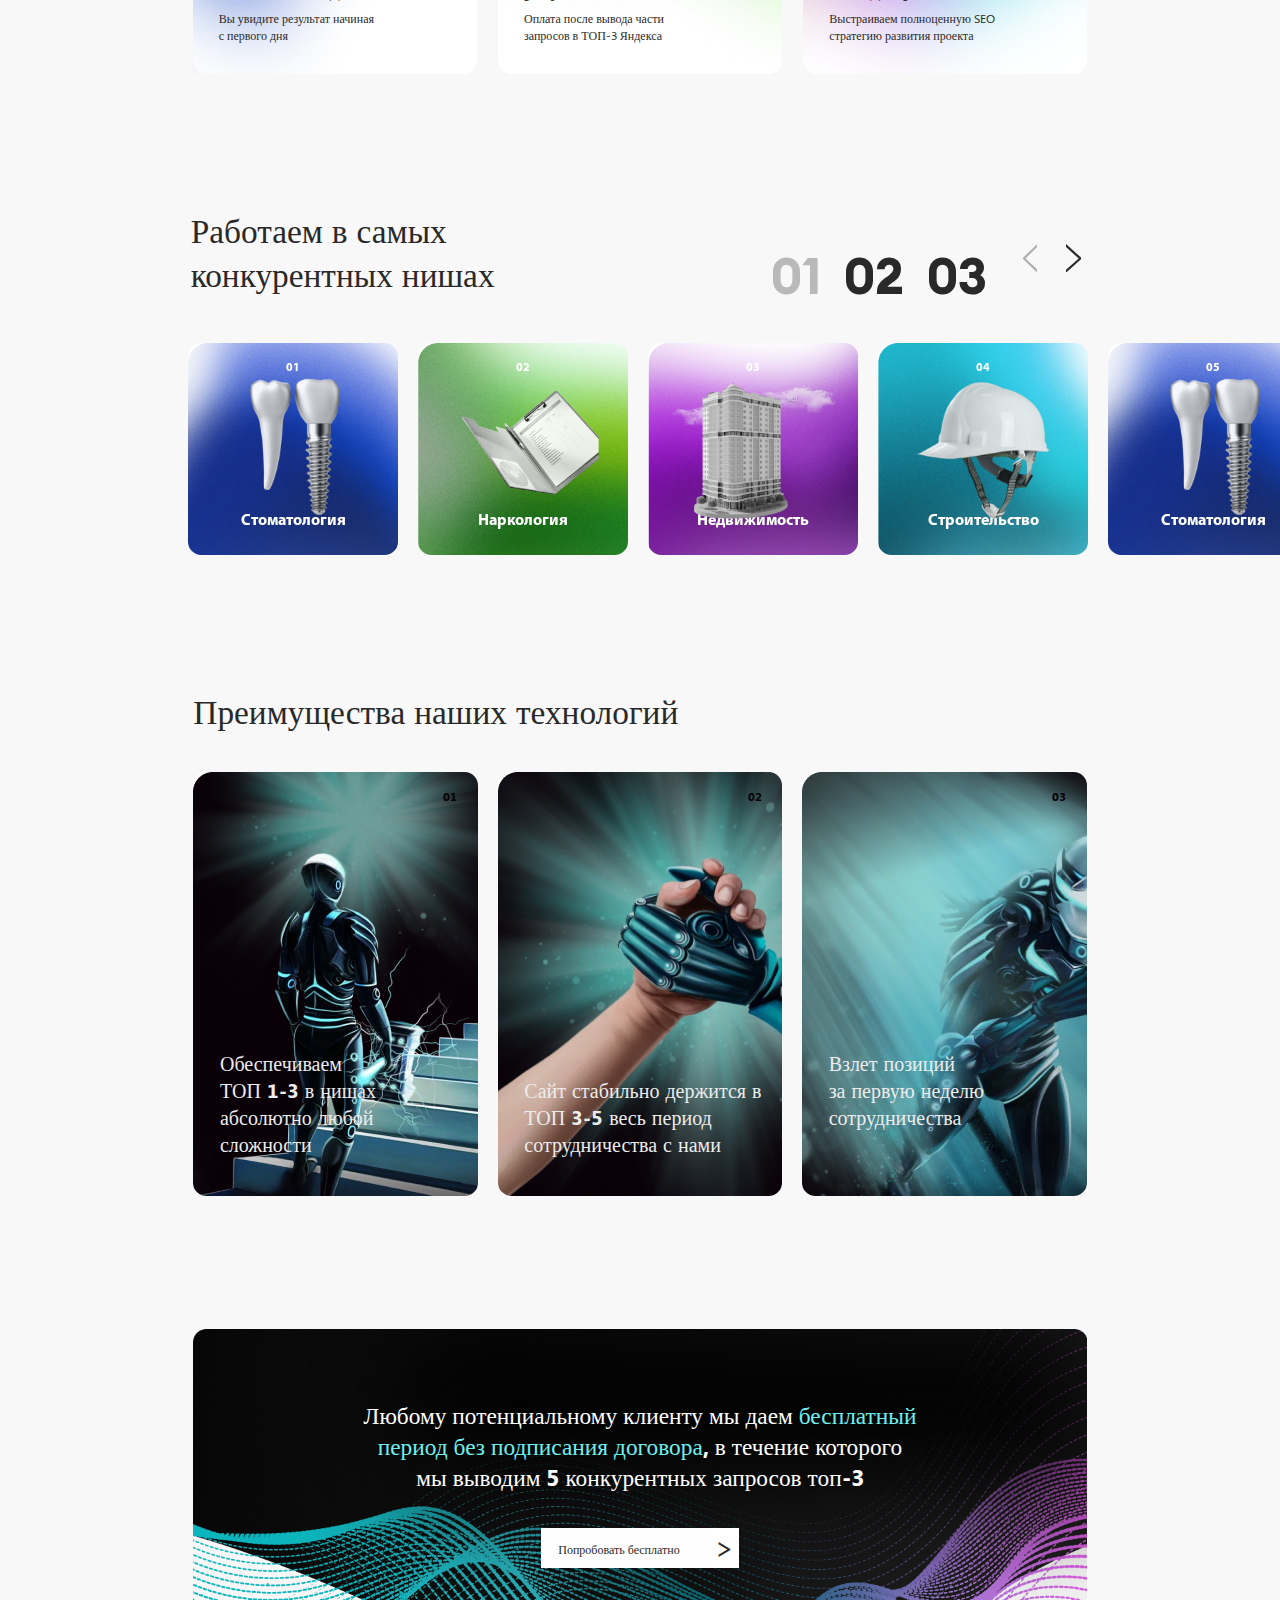
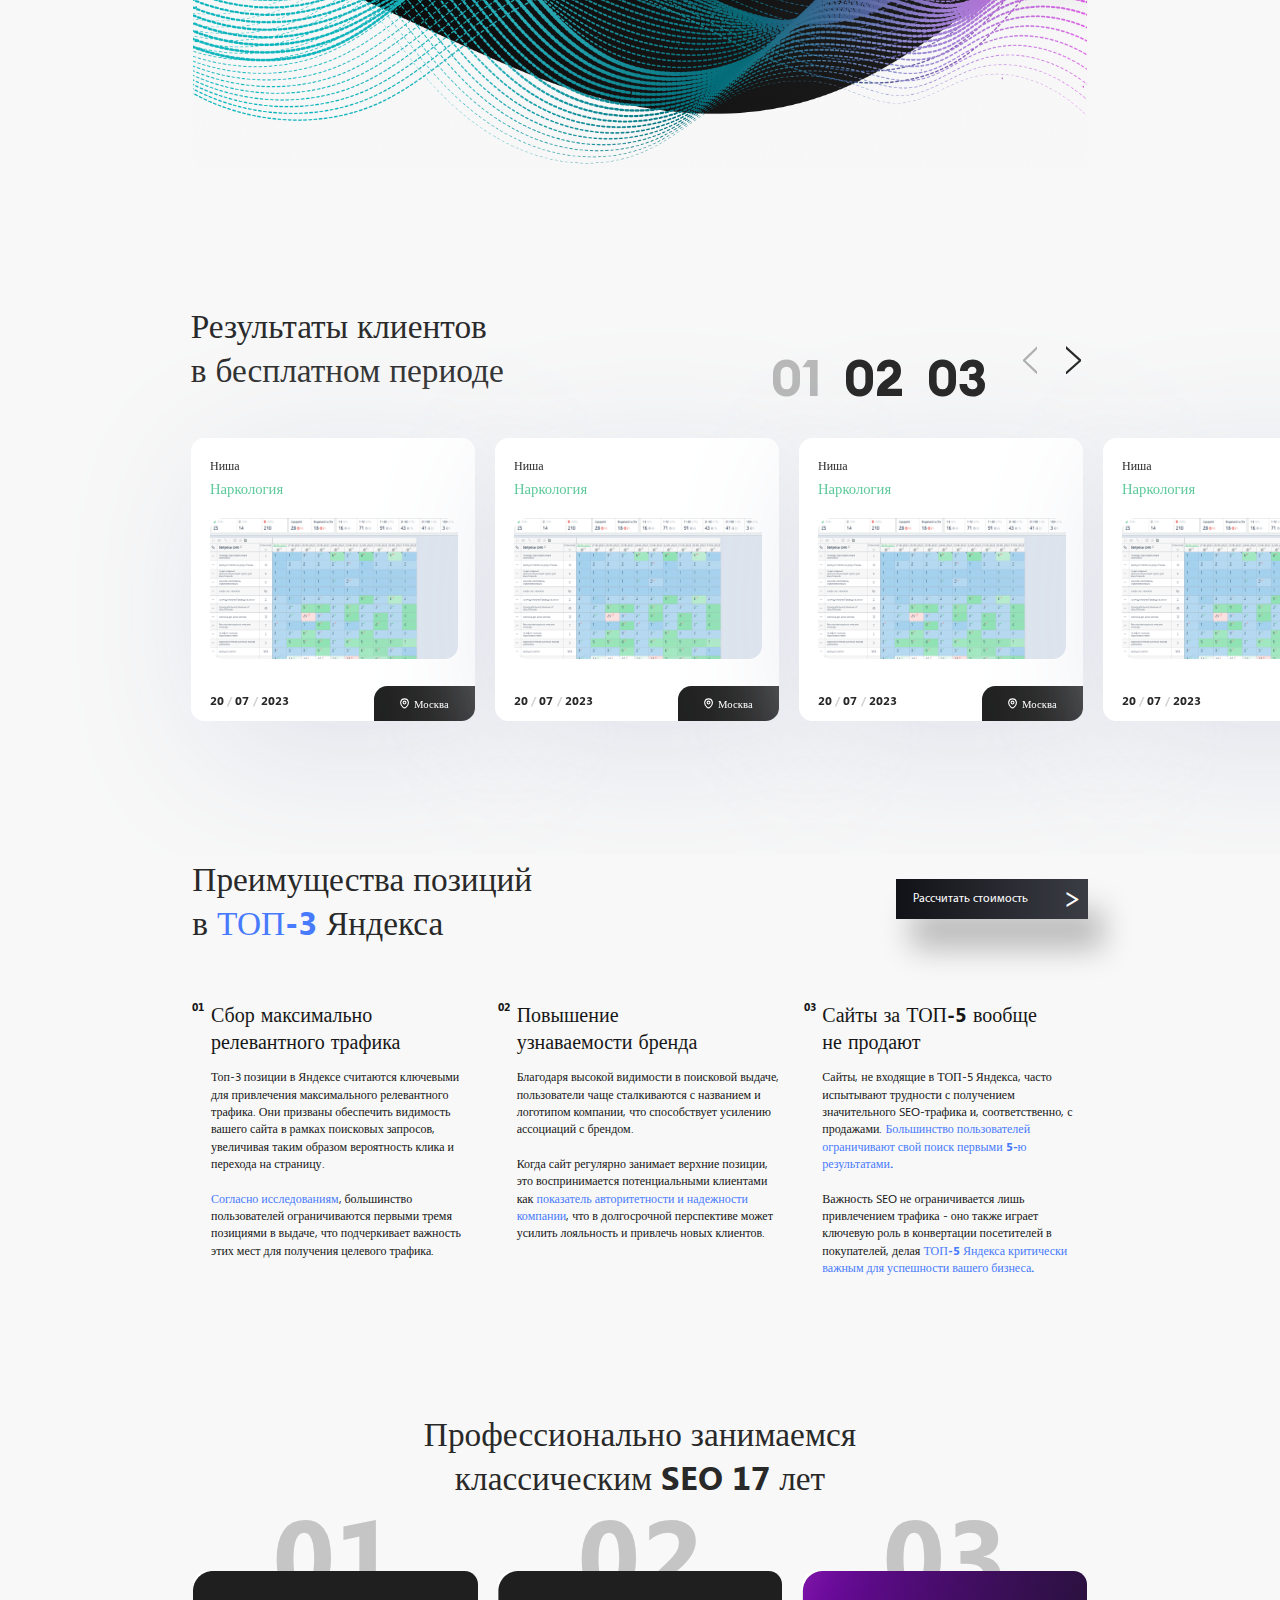
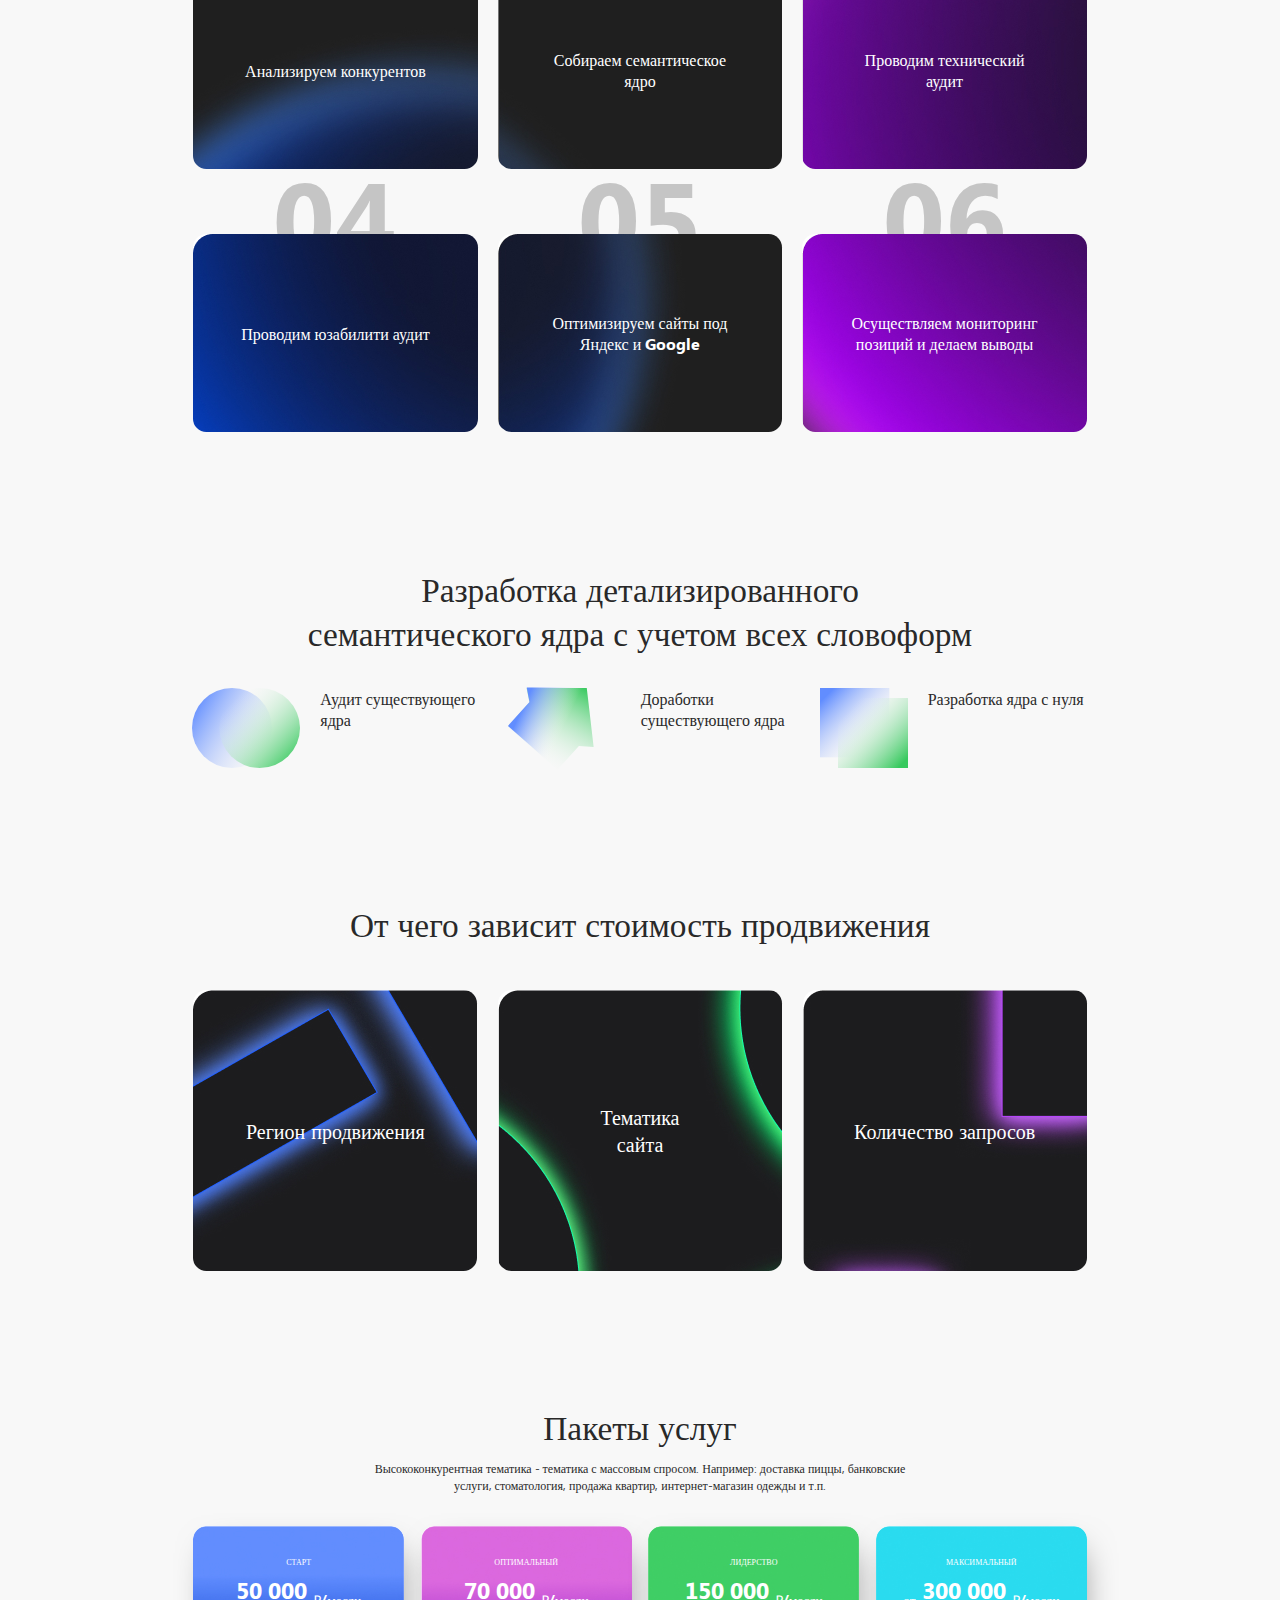
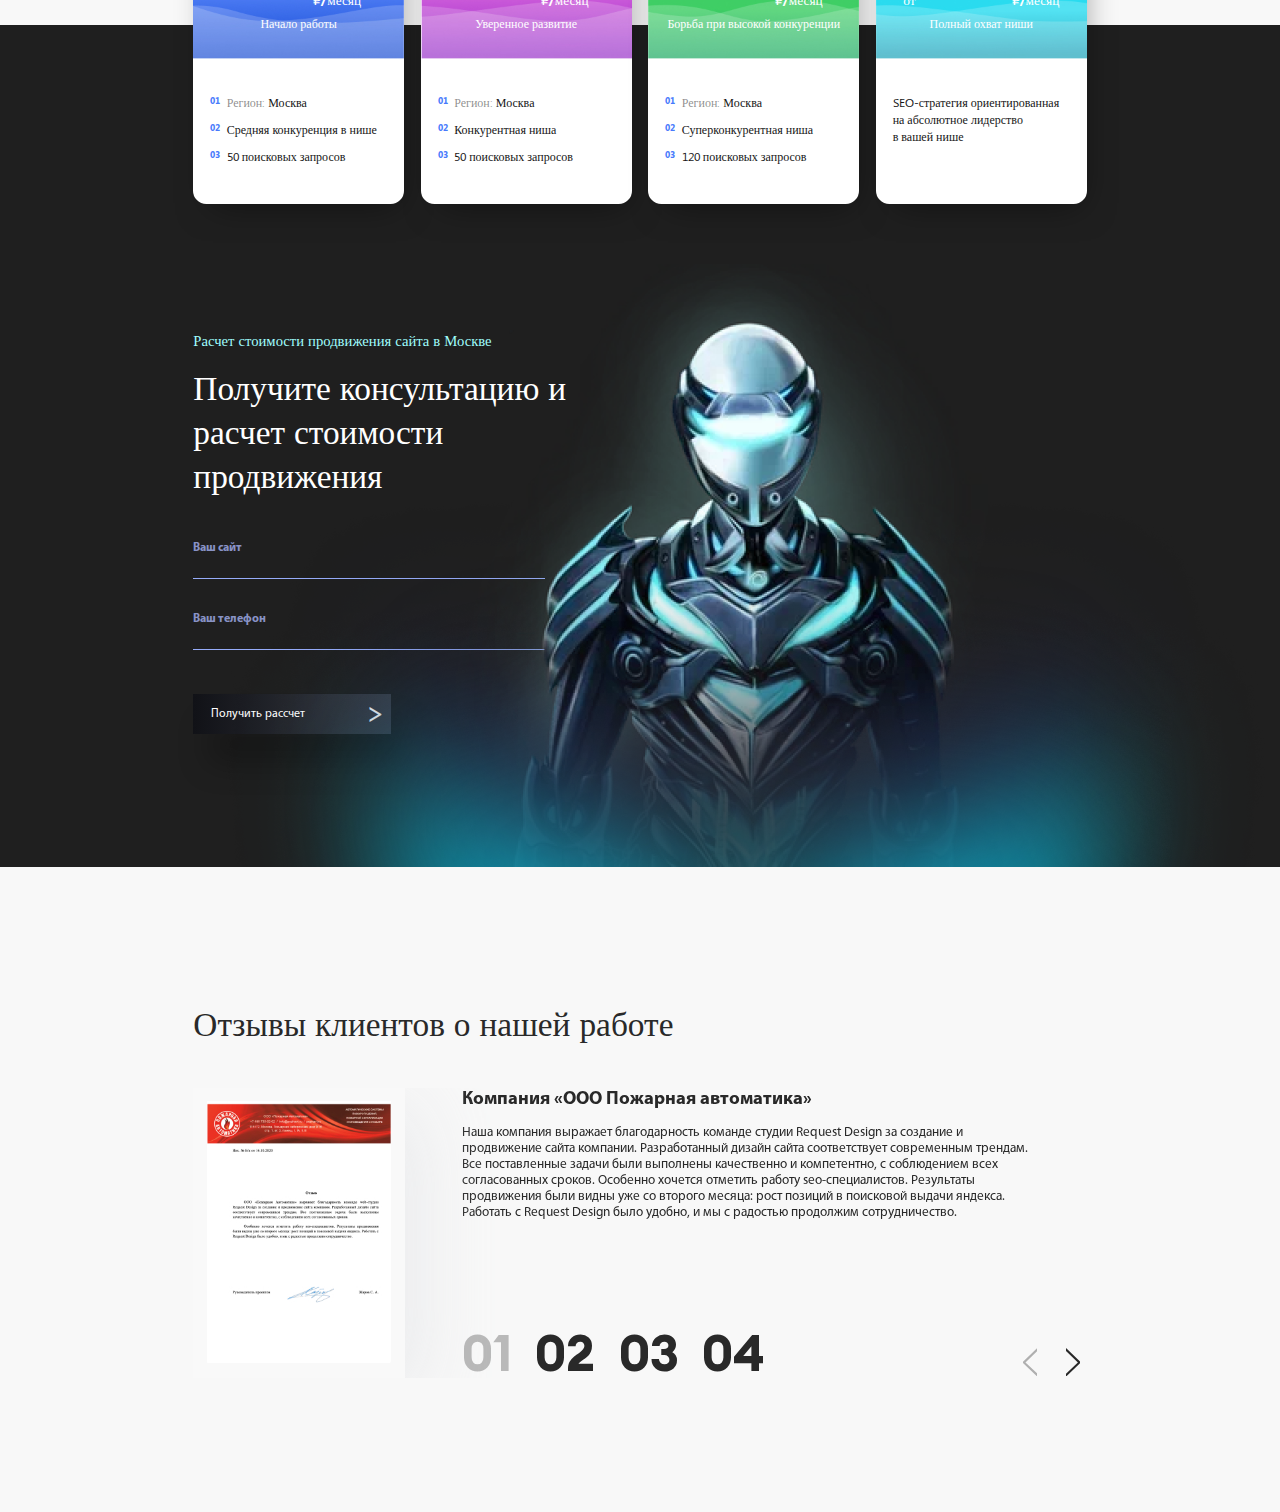
==== commit 7dcfe419: "fix: graph" ====
--- a/main.html
+++ b/main.html
@@ -39,7 +39,7 @@
 
     <section class="our-cases">
         <div class="our-cases-back">
-            <img src="./img/main/our-cases-graph.svg" alt="">
+            <img src="./img/main/our-cases-graph1.svg" alt="">
         </div>
         <div class="container">
             <div class="our-cases-top">
--- a/css/style.css
+++ b/css/style.css
@@ -356,9 +356,25 @@
   left: auto;
   right: 0;
 }
+.our-cases-button-next::after {
+  content: "";
+  display: block;
+  background: url(../img/icon/swiper-next-white.svg) no-repeat;
+  background-size: cover;
+  width: 2.2rem;
+  height: 4.1rem;
+}
 .our-cases-button-prev {
   left: auto;
   right: 6.5rem;
+}
+.our-cases-button-prev::after {
+  content: "";
+  display: block;
+  background: url(../img/icon/swiper-prev-white.svg) no-repeat;
+  background-size: cover;
+  width: 2.2rem;
+  height: 4.1rem;
 }
 .our-cases-pagination {
   top: -3%;
@@ -568,9 +584,25 @@
   left: auto;
   right: 29rem;
 }
+.competitive-button-next::after {
+  content: "";
+  display: block;
+  background: url(../img/icon/swiper-next.svg) no-repeat;
+  background-size: cover;
+  width: 2.2rem;
+  height: 4.1rem;
+}
 .competitive-button-prev {
   left: auto;
   right: 35.5rem;
+}
+.competitive-button-prev::after {
+  content: "";
+  display: block;
+  background: url(../img/icon/swiper-prev.svg) no-repeat;
+  background-size: cover;
+  width: 2.2rem;
+  height: 4.1rem;
 }
 .competitive-pagination {
   top: 10.5%;
@@ -768,7 +800,7 @@
   height: 1.6rem;
 }
 .results-button-next, .results-button-prev {
-  top: 17%;
+  top: 12%;
   color: #292929;
   height: 4.1rem;
 }
@@ -776,12 +808,28 @@
   left: auto;
   right: 29rem;
 }
+.results-button-next::after {
+  content: "";
+  display: block;
+  background: url(../img/icon/swiper-next.svg) no-repeat;
+  background-size: cover;
+  width: 2.2rem;
+  height: 4.1rem;
+}
 .results-button-prev {
   left: auto;
   right: 35.5rem;
 }
+.results-button-prev::after {
+  content: "";
+  display: block;
+  background: url(../img/icon/swiper-prev.svg) no-repeat;
+  background-size: cover;
+  width: 2.2rem;
+  height: 4.1rem;
+}
 .results-pagination {
-  top: 10.5%;
+  top: 8%;
   right: 44rem;
   display: -webkit-box;
   display: -ms-flexbox;
@@ -1268,9 +1316,25 @@
   left: auto;
   right: 0rem;
 }
+.reviews-button-next::after {
+  content: "";
+  display: block;
+  background: url(../img/icon/swiper-next.svg) no-repeat;
+  background-size: cover;
+  width: 2.2rem;
+  height: 4.1rem;
+}
 .reviews-button-prev {
   left: auto;
   right: 6.5rem;
+}
+.reviews-button-prev::after {
+  content: "";
+  display: block;
+  background: url(../img/icon/swiper-prev.svg) no-repeat;
+  background-size: cover;
+  width: 2.2rem;
+  height: 4.1rem;
 }
 .reviews-pagination {
   top: auto;
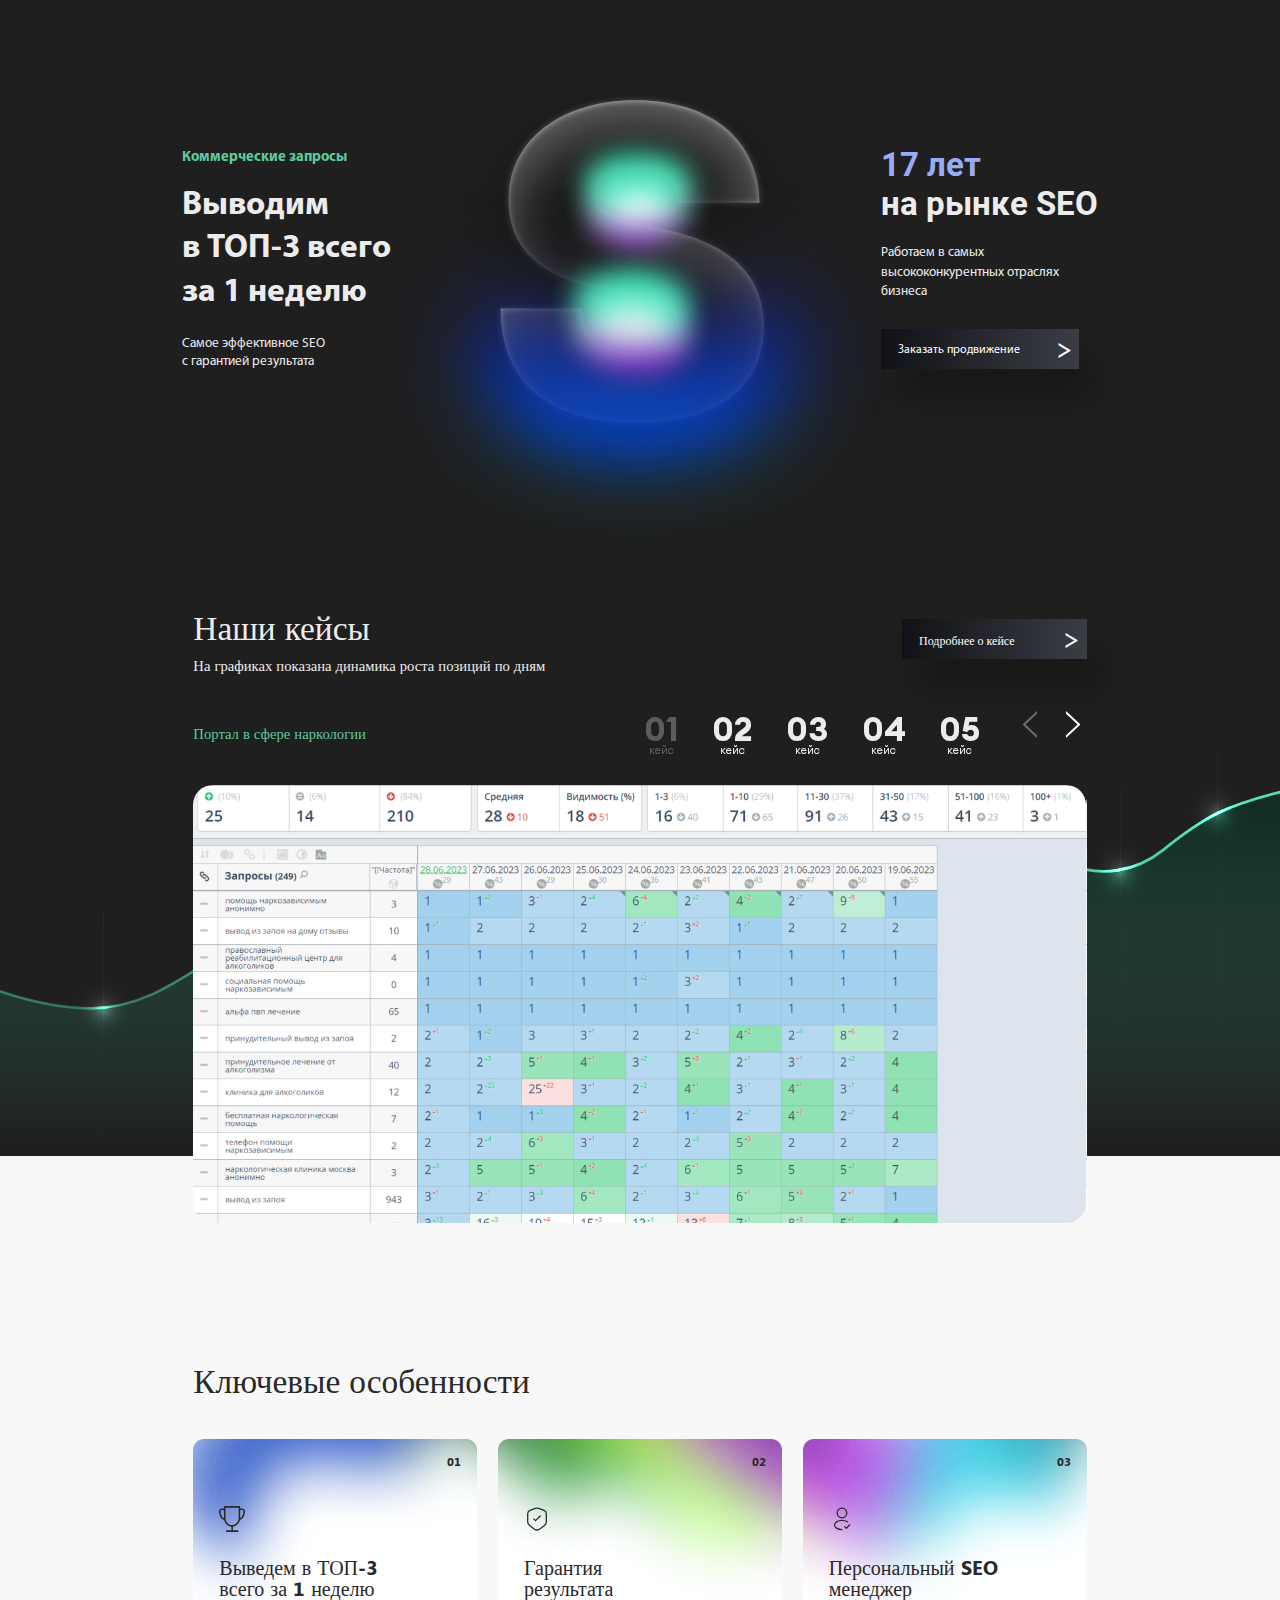
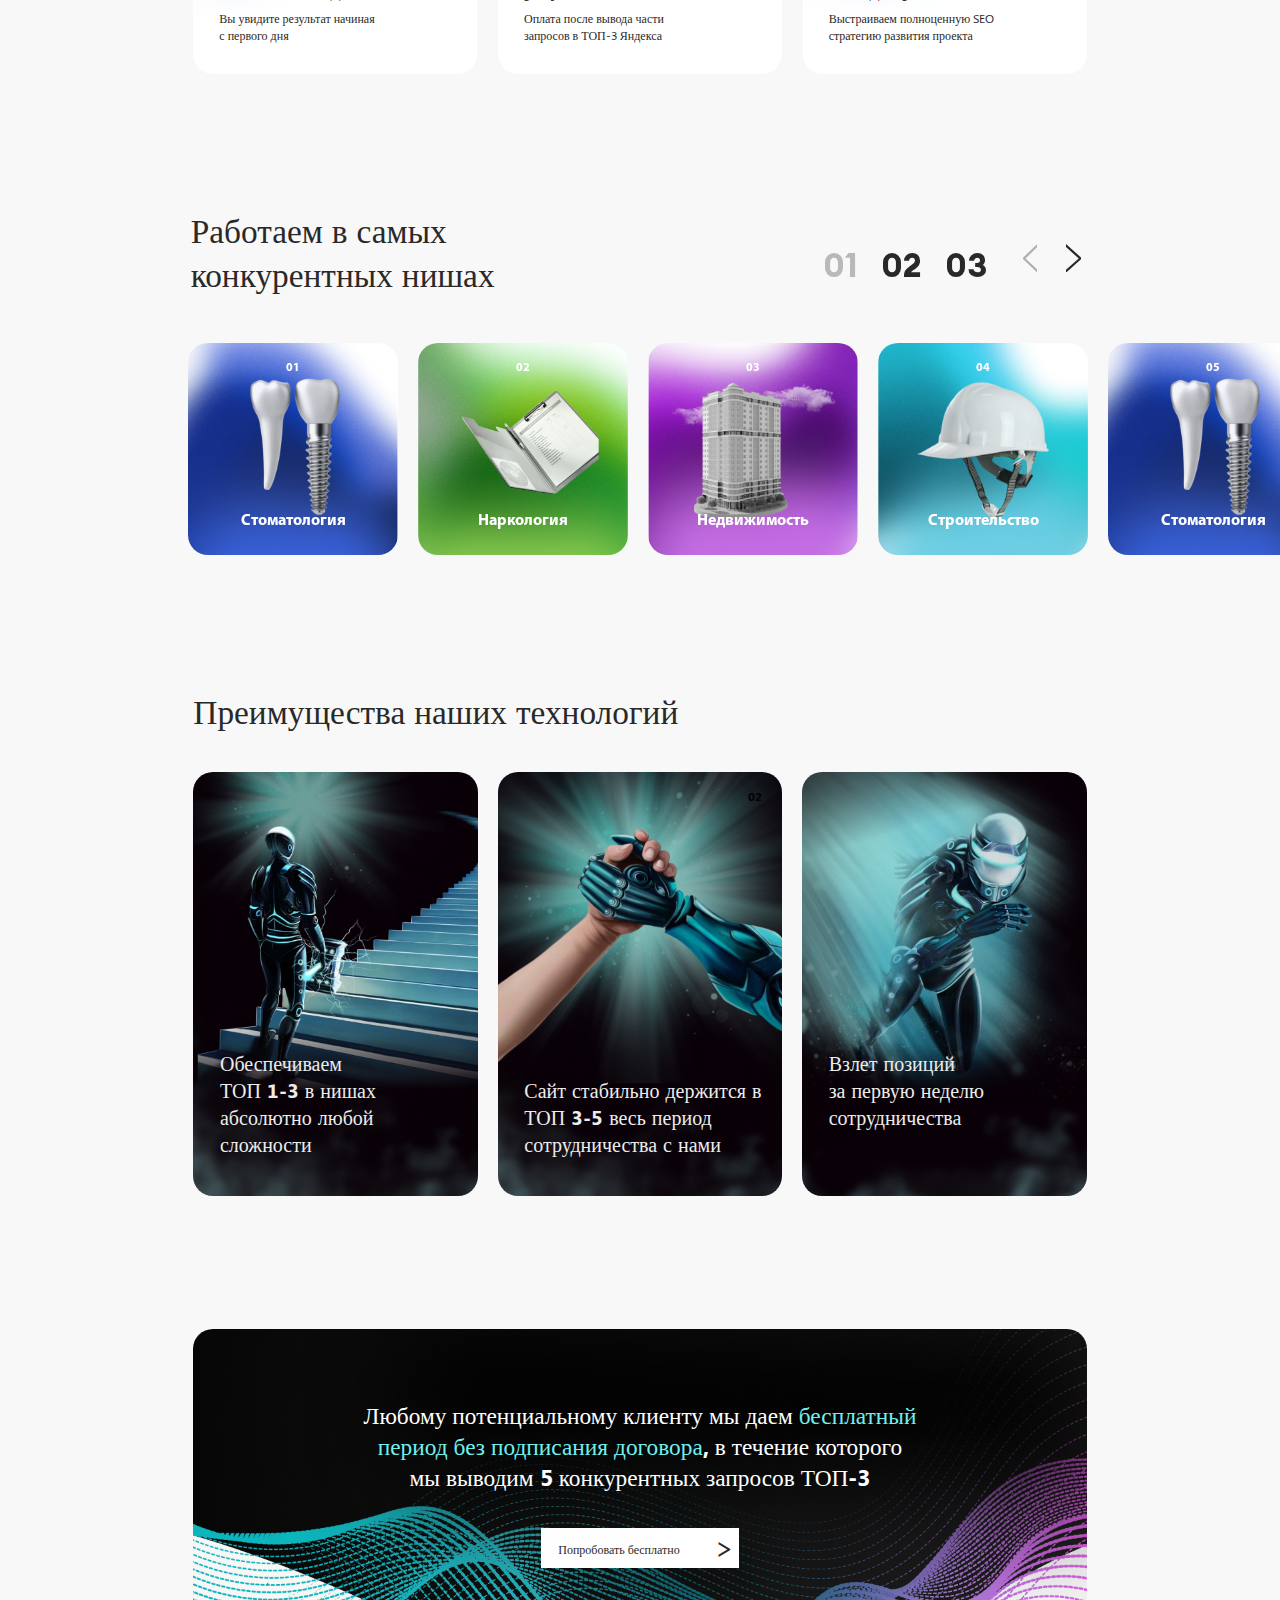
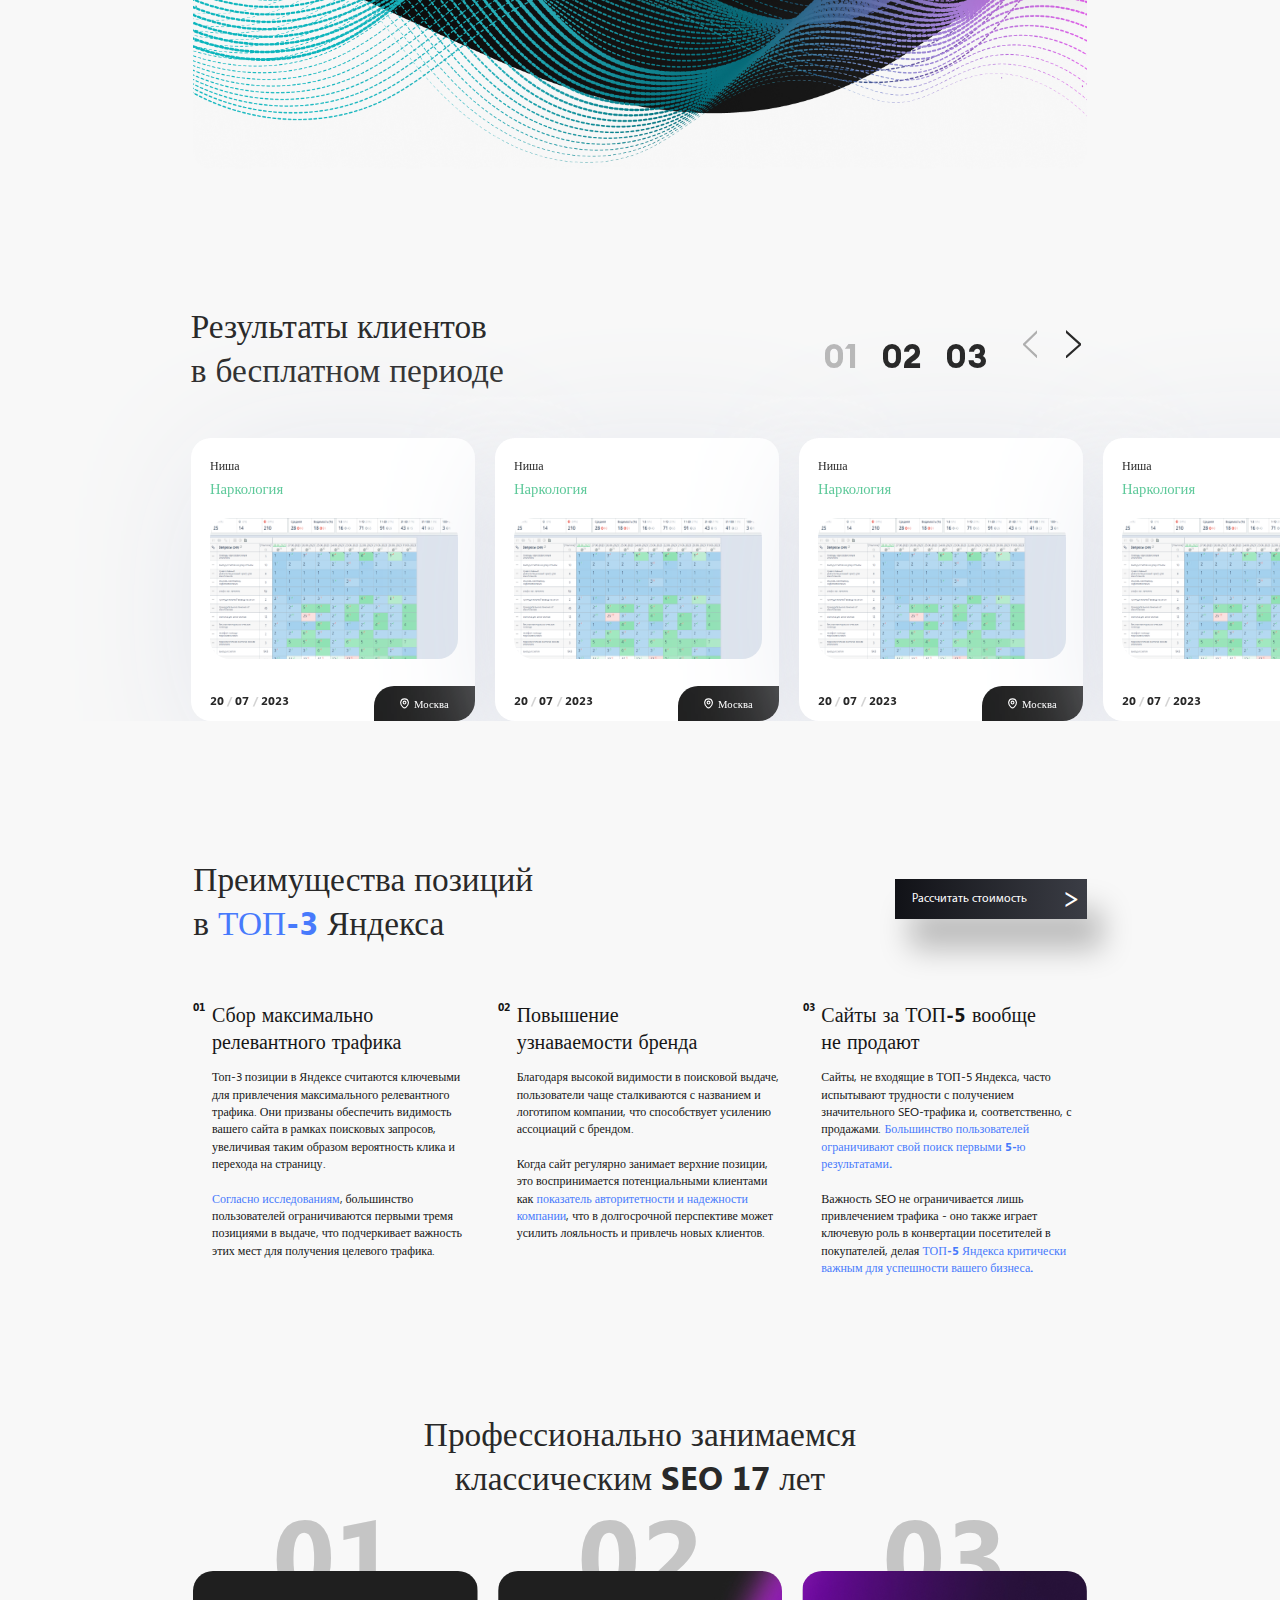
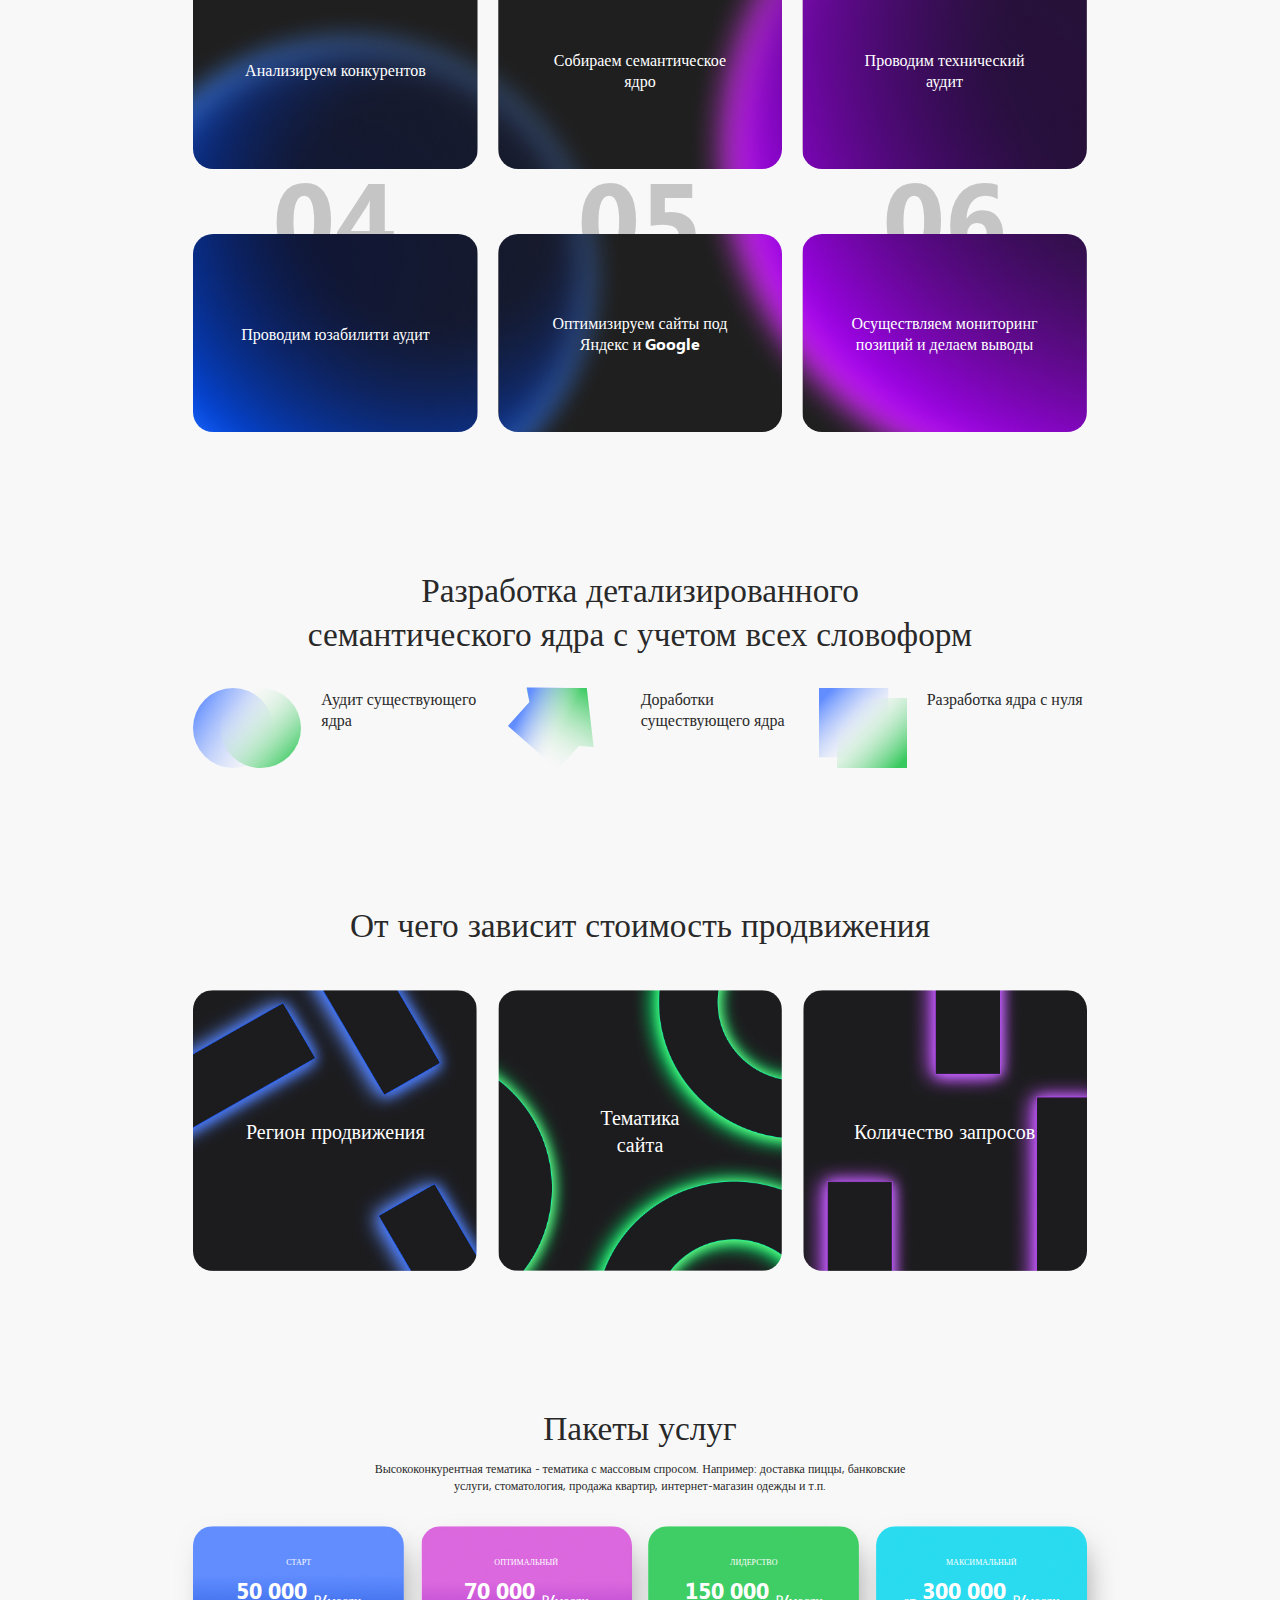
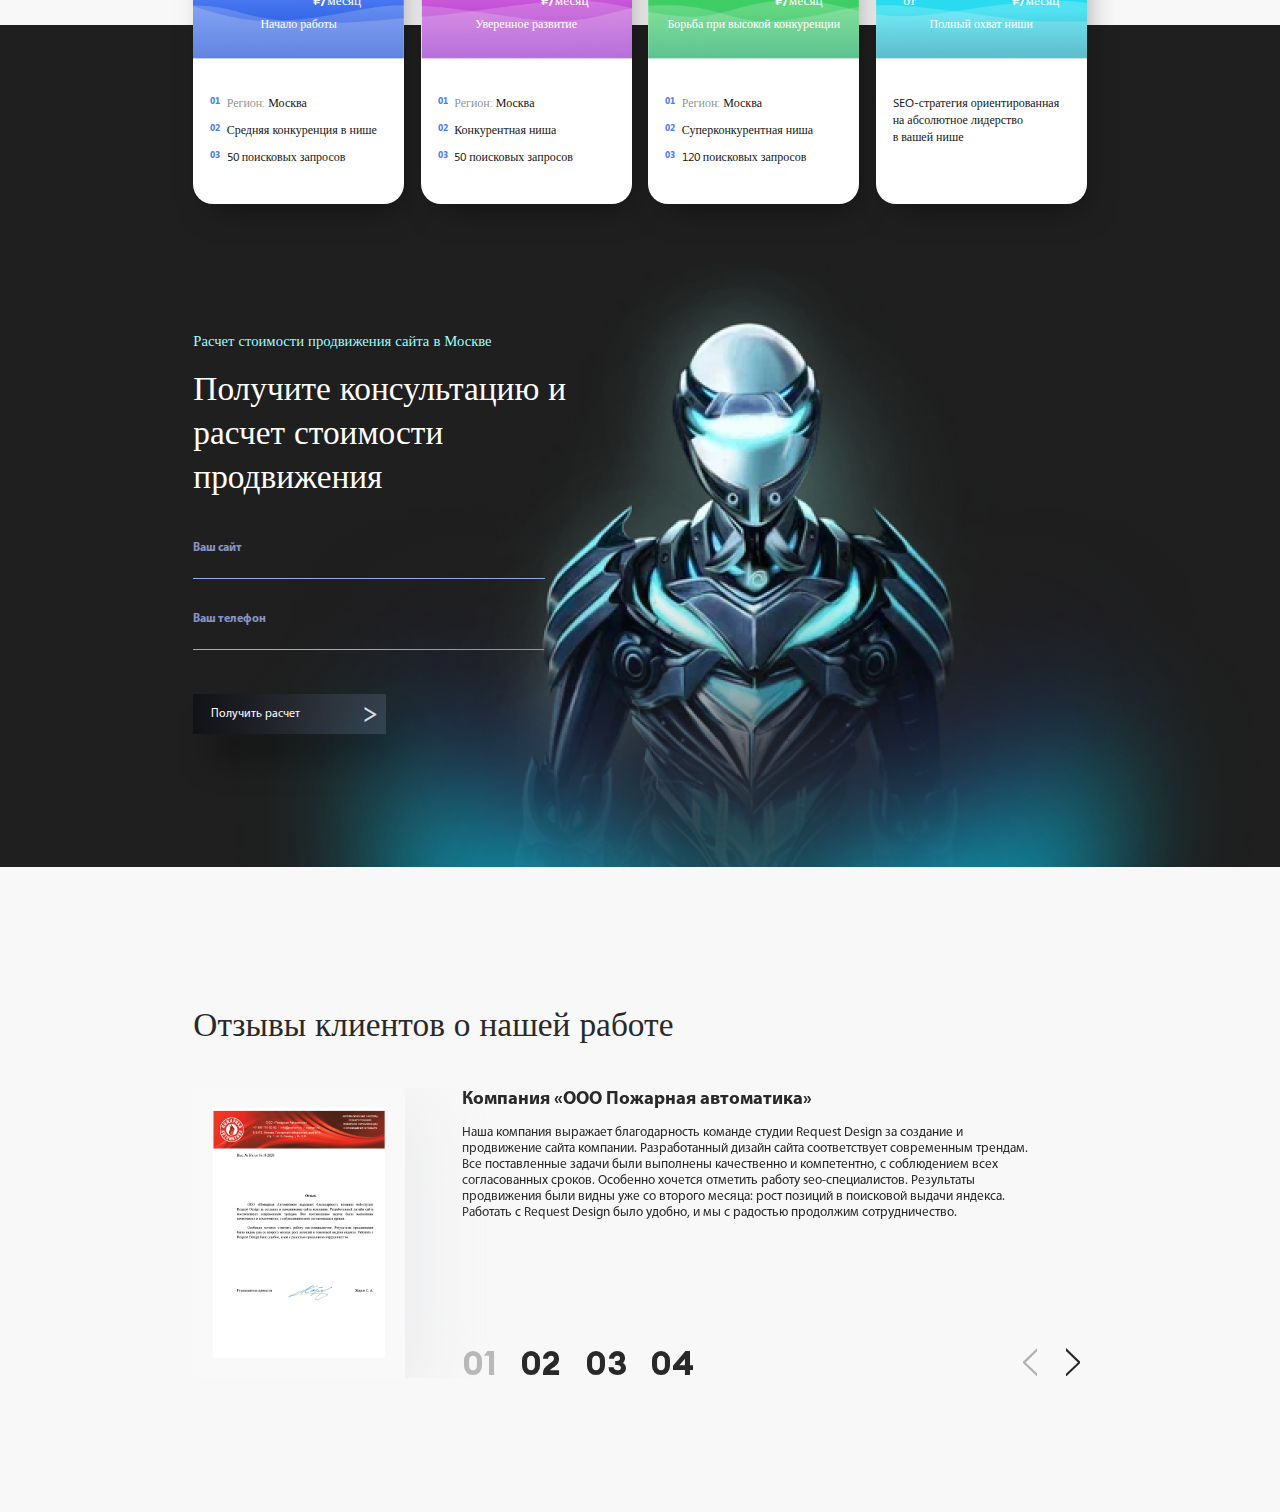
==== commit 03c55f8d: "feat: main mobile" ====
--- a/main.html
+++ b/main.html
@@ -23,14 +23,14 @@
         <div class="container">
             <div class="baner-left">
                 <div class="baner-left__subtitle">Коммерческие запросы</div>
-                <div class="baner-left__title">Выводим <br>в ТОП-3 всего за 1 неделю</div>
-                <div class="baner-left__text">Самое эффективное SEO <br>с гарантией результата</div>
+                <div class="baner-left__title">Выводим <br class="desktop">в ТОП-3 всего за 1 неделю</div>
+                <div class="baner-left__text">Самое эффективное SEO <br class="desktop">с гарантией результата</div>
             </div>
             <div class="baner-center">
                 <img src="./img/main/baner-word.svg" alt="">
             </div>
             <div class="baner-right">
-                <div class="baner-right__title"><span>17 лет </span><br>на рынке SEO</div>
+                <div class="baner-right__title"><span>17 лет </span><br class="desktop">на рынке SEO</div>
                 <div class="baner-right__text">Работаем в самых высококонкурентных отраслях бизнеса</div>
                 <a href="" class="baner-right__btn btn">Заказать продвижение</a>
             </div>
@@ -39,7 +39,8 @@
 
     <section class="our-cases">
         <div class="our-cases-back">
-            <img src="./img/main/our-cases-graph1.svg" alt="">
+            <img class="desktop" src="./img/main/our-cases-graph1.svg" alt="">
+            <img class="mobile" src="./img/main/our-cases-graph1m.svg" alt="">
         </div>
         <div class="container">
             <div class="our-cases-top">
@@ -47,10 +48,11 @@
                     <div class="main-title">Наши кейсы</div>
                     <div class="main-subtitle">На графиках показана динамика роста позиций по дням</div>
                 </div>
+                <div class="our-cases-bottom__text mobile">Портал в сфере наркологии</div>
                 <a href="" class="btn">Подробнее о кейсе</a>
             </div>
             <div class="our-cases-bottom">
-                <div class="our-cases-bottom__text">Портал в сфере наркологии</div>
+                <div class="our-cases-bottom__text desktop">Портал в сфере наркологии</div>
                 <div class="swiper our-cases-swiper">
                     <div class="swiper-wrapper">
                       <div class="swiper-slide">
@@ -270,7 +272,7 @@
                 </div>
                 <div class="advantages-item">
                     <div class="advantages-item__number">03</div>
-                    <div class="advantages-item__title">Взлет позиций <br>за первую неделю сотрудничества <br><span>.</span></div>
+                    <div class="advantages-item__title">Взлет позиций <br>за первую неделю сотрудничества <br><span class="desktop">.</span></div>
                 </div>
             </div>
         </div>
@@ -279,7 +281,7 @@
     <section class="free-period">
         <div class="container">
             <div class="free-period-container">
-                <div class="free-period__title">Любому потенциальному клиенту мы даем <span>бесплатный период без подписания договора</span>, в течение которого мы выводим 5 конкурентных запросов топ-3</div>
+                <div class="free-period__title">Любому потенциальному клиенту мы даем <br class="mobile"><span>бесплатный период без подписания договора</span>, <br class="mobile"> в течение которого мы выводим 5 <br class="mobile"> конкурентных запросов ТОП-3</div>
                 <a href="" class="free-period__btn btn">Попробовать бесплатно</a>
             </div>
         </div>
@@ -491,7 +493,7 @@
     <section class="benefits">
         <div class="container">
             <div class="benefits-top">
-                <div class="main-title">Преимущества позиций <br>в <span>ТОП-3</span> Яндекса</div>
+                <div class="main-title">Преимущества позиций <br class="desktop">в <span>ТОП-3</span> Яндекса</div>
                 <a href="" class="btn">Рассчитать стоимость</a>
             </div>
             <div class="benefits-container">
@@ -532,8 +534,8 @@
 
     <section class="pro-engaged">
         <div class="container">
-            <div class="main-title">Профессионально занимаемся классическим SEO 17 лет</div>
-            <div class="pro-engaged-container">
+            <div class="main-title">Профессионально занимаемся классическим SEO <br class="mobile"> 17 лет</div>
+            <div class="pro-engaged-container desktop">
                 <div class="pro-engaged-item">
                     <div class="pro-engaged-item__number">01</div>
                     <div class="pro-engaged-item__text">Анализируем конкурентов</div>
@@ -557,6 +559,46 @@
                 <div class="pro-engaged-item">
                     <div class="pro-engaged-item__number">06</div>
                     <div class="pro-engaged-item__text">Осуществляем мониторинг позиций и делаем выводы</div>
+                </div>
+            </div>
+            <div class="swiper pro-engaged-swiper mobile">
+                <div class="swiper-wrapper">
+                    <div class="swiper-slide">
+                        <div class="pro-engaged-item">
+                            <div class="pro-engaged-item__number">01</div>
+                            <div class="pro-engaged-item__text">Анализируем конкурентов</div>
+                        </div>
+                    </div>
+                    <div class="swiper-slide">
+                        <div class="pro-engaged-item">
+                            <div class="pro-engaged-item__number">02</div>
+                            <div class="pro-engaged-item__text">Собираем семантическое ядро</div>
+                        </div>
+                    </div>
+                    <div class="swiper-slide">
+                        <div class="pro-engaged-item">
+                            <div class="pro-engaged-item__number">03</div>
+                            <div class="pro-engaged-item__text">Проводим технический аудит</div>
+                        </div>
+                    </div>
+                    <div class="swiper-slide">
+                        <div class="pro-engaged-item">
+                            <div class="pro-engaged-item__number">04</div>
+                            <div class="pro-engaged-item__text">Проводим юзабилити аудит</div>
+                        </div>
+                    </div>
+                    <div class="swiper-slide">
+                        <div class="pro-engaged-item">
+                            <div class="pro-engaged-item__number">05</div>
+                            <div class="pro-engaged-item__text">Оптимизируем сайты под Яндекс и Google</div>
+                        </div>
+                    </div>
+                    <div class="swiper-slide">
+                        <div class="pro-engaged-item">
+                            <div class="pro-engaged-item__number">06</div>
+                            <div class="pro-engaged-item__text">Осуществляем мониторинг позиций и делаем выводы</div>
+                        </div>
+                    </div>
                 </div>
             </div>
         </div>
@@ -582,7 +624,7 @@
                     <div class="detailed-item__img">
                         <img src="./img/main/detailed/img-3.svg" alt="">
                     </div>
-                    <div class="detailed-item__text">Разработка ядра с нуля</div>
+                    <div class="detailed-item__text">Разработка ядра <br class="mobile"> с нуля</div>
                 </div>
             </div>
         </div>
@@ -609,7 +651,7 @@
         <div class="container">
             <div class="main-title">Пакеты услуг</div>
             <div class="service-packages__subtitle">Высококонкурентная тематика - тематика с массовым спросом. Например: доставка пиццы, банковские услуги, стоматология, продажа квартир, интернет-магазин одежды и т.п.</div>
-            <div class="service-packages-container">
+            <div class="service-packages-container desktop">
                 <div class="service-packages-item">
                     <div class="service-packages-item__top">
                         <div class="service-packages-item__name">старт</div>
@@ -623,7 +665,7 @@
                         </div>
                         <div class="service-packages-item__text">
                             <sup>02</sup>
-                            <p>Средняя конкуренция в нише</p> 
+                            <p>Средняя конкуренция <br class="mobile"> в нише</p> 
                         </div>
                         <div class="service-packages-item__text">
                             <sup>03</sup>
@@ -684,6 +726,94 @@
                     </div>
                 </div>
             </div>
+            <div class="swiper service-packages-swiper mobile">
+                <div class="swiper-wrapper">
+                    <div class="swiper-slide">
+                        <div class="service-packages-item">
+                            <div class="service-packages-item__top">
+                                <div class="service-packages-item__name">старт</div>
+                                <div class="service-packages-item__price">50 000 <sub>₽/месяц</sub></div>
+                                <div class="service-packages-item__class">Начало работы</div>
+                            </div>
+                            <div class="service-packages-item__bottom">
+                                <div class="service-packages-item__text">
+                                    <sup>01</sup>
+                                    <p><span>Регион:</span> Москва</p> 
+                                </div>
+                                <div class="service-packages-item__text">
+                                    <sup>02</sup>
+                                    <p>Средняя конкуренция <br class="mobile"> в нише</p> 
+                                </div>
+                                <div class="service-packages-item__text">
+                                    <sup>03</sup>
+                                    <p>50 поисковых запросов</p>
+                                </div>
+                            </div>
+                        </div>
+                    </div>
+                    <div class="swiper-slide">
+                        <div class="service-packages-item">
+                            <div class="service-packages-item__top">
+                                <div class="service-packages-item__name">оптимальный</div>
+                                <div class="service-packages-item__price">70 000 <sub>₽/месяц</sub></div>
+                                <div class="service-packages-item__class">Уверенное развитие</div>
+                            </div>
+                            <div class="service-packages-item__bottom">
+                                <div class="service-packages-item__text">
+                                    <sup>01</sup>
+                                    <p><span>Регион:</span> Москва</p>
+                                </div>
+                                <div class="service-packages-item__text">
+                                    <sup>02</sup>
+                                    <p>Конкурентная ниша</p>
+                                </div>
+                                <div class="service-packages-item__text">
+                                    <sup>03</sup>
+                                    <p>50 поисковых запросов</p>
+                                </div>
+                            </div>
+                        </div>
+                    </div>
+                    <div class="swiper-slide">
+                        <div class="service-packages-item">
+                            <div class="service-packages-item__top">
+                                <div class="service-packages-item__name">Лидерство</div>
+                                <div class="service-packages-item__price">150 000 <sub>₽/месяц</sub></div>
+                                <div class="service-packages-item__class">Борьба при высокой конкуренции</div>
+                            </div>
+                            <div class="service-packages-item__bottom">
+                                <div class="service-packages-item__text">
+                                    <sup>01</sup>
+                                    <p><span>Регион:</span> Москва</p>
+                                </div>
+                                <div class="service-packages-item__text">
+                                    <sup>02</sup>
+                                    <p>Суперконкурентная ниша</p>
+                                </div>
+                                <div class="service-packages-item__text">
+                                    <sup>03</sup>
+                                    <p>120 поисковых запросов</p>
+                                </div>
+                            </div>
+                        </div>
+                    </div>
+                    <div class="swiper-slide">
+                        <div class="service-packages-item">
+                            <div class="service-packages-item__top">
+                                <div class="service-packages-item__name">максимальный</div>
+                                <div class="service-packages-item__price"><sub>от</sub> 300 000 <sub>₽/месяц</sub></div>
+                                <div class="service-packages-item__class">Полный охват ниши</div>
+                            </div>
+                            <div class="service-packages-item__bottom">
+                                <div class="service-packages-item__text">SEO-стратегия ориентированная <br>на абсолютное лидерство <br>в вашей нише</div>
+                            </div>
+                        </div>
+                    </div>
+                </div>
+                <div class="swiper-pagination service-packages-pagination"></div>
+                <div class="swiper-button-prev service-packages-button-prev"></div>
+                <div class="swiper-button-next service-packages-button-next"></div>
+            </div>
         </div>
     </section>
 
@@ -691,7 +821,7 @@
         <div class="container">
             <div class="consultation-container">
                 <div class="consultation-left">
-                    <div class="consultation__subtitle">Расчет стоимости продвижения сайта в Москве</div>
+                    <div class="consultation__subtitle">Расчет стоимости <br class="mobile"> продвижения сайта в Москве</div>
                     <div class="consultation__title">Получите консультацию и расчет стоимости продвижения</div>
                     <form action="" class="consultation__form">
                         <label class="consultation__form-item">
@@ -702,7 +832,7 @@
                             <span>Ваш телефон</span>
                             <input type="tel" class="input">
                         </label>
-                        <button type="submit" class="btn">Получить рассчет</button>
+                        <button type="submit" class="btn">Получить расчет</button>
                     </form>
                 </div>
                 <div class="consultation-right">
--- a/css/style.css
+++ b/css/style.css
@@ -112,7 +112,7 @@
 }
 
 .container {
-  width: 141rem;
+  width: 134rem;
   margin: 0 auto;
 }
 
@@ -141,7 +141,7 @@
     -webkit-text-size-adjust: none;
   }
   .container {
-    padding: 0 4rem;
+    padding: 0 4.7rem;
     width: 100%;
   }
 }
@@ -201,7 +201,7 @@
 
 .swiper-pagination-bullet {
   font-family: "Euclid Circular A Bold";
-  font-size: 50px;
+  font-size: 5rem;
   font-style: normal;
   line-height: normal;
   width: auto;
@@ -215,19 +215,73 @@
   opacity: 0.3;
 }
 
-@media (min-width: 48.01em) {
-  .mobile {
-    display: none;
-  }
-}
 @media (max-width: 48em) {
-  .desktop {
-    display: none;
+  .swiper-pagination {
+    overflow: auto;
+    width: 42.3rem;
+    padding: 0 0 3rem;
+  }
+  .main-title {
+    font-family: "Segoe UI Bold";
+    font-size: 6rem;
+    font-style: normal;
+    line-height: normal;
+  }
+  .main-subtitle {
+    font-family: "Segoe UI Bold";
+    font-size: 2.6rem;
+    font-style: normal;
+    line-height: normal;
+  }
+  .btn {
+    -webkit-box-shadow: 9px 23px 38px 0px rgba(0, 0, 0, 0.15);
+            box-shadow: 9px 23px 38px 0px rgba(0, 0, 0, 0.15);
+    font-family: "Myriad Pro";
+    font-size: 2.9rem;
+    font-style: normal;
+    font-weight: 400;
+    line-height: normal;
+    padding: 3rem 11.9rem 3rem 3rem;
+    position: relative;
+    display: block;
+    width: -webkit-fit-content;
+    width: -moz-fit-content;
+    width: fit-content;
+    height: -webkit-fit-content;
+    height: -moz-fit-content;
+    height: fit-content;
+  }
+  .btn::after {
+    content: "";
+    display: block;
+    background: url(../img/icon/btn_arrow-left.svg) no-repeat;
+    background-size: contain;
+    width: 2rem;
+    height: 4rem;
+    position: absolute;
+    right: 2.5rem;
+    top: 50%;
+    -webkit-transform: translate(0, -50%);
+            transform: translate(0, -50%);
+  }
+  .swiper-pagination-bullet {
+    font-family: "Euclid Circular A Bold";
+    font-size: 6.1rem;
+    font-style: normal;
+    line-height: normal;
+    width: auto;
+    height: auto;
+    position: relative;
+    background: inherit;
+    opacity: 1;
+  }
+  .swiper-pagination-bullet-active {
+    opacity: 0.3;
   }
 }
 .baner {
   background: #1F1F1F;
-  padding-top: 15.8rem;
+  padding-top: 14.8rem;
   padding-bottom: 28rem;
   margin-bottom: 0;
   color: #ECECEC;
@@ -303,6 +357,80 @@
   width: 29rem;
 }
 
+@media (max-width: 48em) {
+  .baner {
+    background: #1F1F1F;
+    padding-top: 8.5rem;
+    padding-bottom: 18.5rem;
+    margin-bottom: 0;
+    color: #ECECEC;
+  }
+  .baner .container {
+    width: auto;
+    display: -webkit-box;
+    display: -ms-flexbox;
+    display: flex;
+    -webkit-box-orient: vertical;
+    -webkit-box-direction: normal;
+        -ms-flex-direction: column;
+            flex-direction: column;
+    -webkit-box-pack: justify;
+        -ms-flex-pack: justify;
+            justify-content: space-between;
+    position: relative;
+    overflow: hidden;
+  }
+  .baner-left {
+    font-family: "Myriad Pro";
+    width: auto;
+    margin-top: 7.5rem;
+  }
+  .baner-left__subtitle {
+    font-size: 3.3rem;
+    margin-bottom: 1rem;
+  }
+  .baner-left__title {
+    font-size: 6.1rem;
+    line-height: 115%;
+    margin-bottom: 3rem;
+    width: 55rem;
+  }
+  .baner-left__text {
+    font-size: 2.8rem;
+    line-height: 133.333%;
+  }
+  .baner-center {
+    width: 100rem;
+    position: relative;
+    left: 50%;
+    -webkit-transform: translate(-50%, 0);
+            transform: translate(-50%, 0);
+    margin: 0 auto -18rem;
+    top: 0;
+  }
+  .baner-right {
+    margin-top: 6.9rem;
+  }
+  .baner-right__title {
+    font-family: "Roboto Bold";
+    font-size: 4.4rem;
+    font-style: normal;
+    font-weight: 700;
+    line-height: normal;
+    margin-bottom: 3rem;
+  }
+  .baner-right__title span {
+    color: #96ACF9;
+  }
+  .baner-right__text {
+    font-size: 3rem;
+    font-style: normal;
+    font-weight: 400;
+    line-height: 146.667%;
+    margin-bottom: 4.2rem;
+    width: 60rem;
+  }
+}
 .our-cases {
   background: -webkit-gradient(linear, left bottom, left top, color-stop(10%, rgb(248, 248, 248)), color-stop(10%, rgb(31, 31, 31)));
   background: linear-gradient(0deg, rgb(248, 248, 248) 10%, rgb(31, 31, 31) 10%);
@@ -312,12 +440,9 @@
   color: #ECECEC;
   position: relative;
 }
-.our-cases .container {
-  width: 134rem;
-}
 .our-cases-back {
   width: 100%;
-  bottom: 10%;
+  bottom: 7%;
   position: absolute;
 }
 .our-cases-top {
@@ -331,6 +456,10 @@
       -ms-flex-align: center;
           align-items: center;
   margin-bottom: 7.2rem;
+  position: relative;
+}
+.our-cases-top .main-title {
+  margin-bottom: 1rem;
 }
 .our-cases-top .btn {
   font-family: "Segoe UI";
@@ -386,7 +515,7 @@
 }
 .our-cases-pagination .swiper-pagination-bullet {
   font-family: "Euclid Circular A Bold";
-  font-size: 50px;
+  font-size: 5rem;
   font-style: normal;
   line-height: normal;
   width: auto;
@@ -399,7 +528,7 @@
   content: "кейс";
   display: block;
   position: absolute;
-  font-size: 16px;
+  font-size: 1.6rem;
   line-height: 2.029rem;
   left: 0;
   right: 0;
@@ -407,18 +536,152 @@
   bottom: -1.2rem;
 }
 .our-cases-slide {
-  border-radius: 2rem;
+  border-radius: 20px;
   width: 100%;
   height: 65.8rem;
 }
 .our-cases-slide img {
-  border-radius: 2rem;
+  border-radius: 20px;
   width: 100%;
   height: 100%;
 }
 
-.key-features .container {
-  width: 134.2rem;
+@media (max-width: 48em) {
+  .our-cases {
+    background: -webkit-gradient(linear, left bottom, left top, color-stop(15.7%, rgb(248, 248, 248)), color-stop(10%, rgb(31, 31, 31)));
+    background: linear-gradient(0deg, rgb(248, 248, 248) 15.7%, rgb(31, 31, 31) 10%);
+    background-repeat: no-repeat;
+    padding-top: 1.2rem;
+    margin-top: -1rem;
+    margin-bottom: 48rem;
+  }
+  .our-cases .container {
+    width: auto;
+  }
+  .our-cases-back {
+    width: 100%;
+    bottom: 46.5%;
+    position: absolute;
+  }
+  .our-cases-top {
+    display: -webkit-box;
+    display: -ms-flexbox;
+    display: flex;
+    -webkit-box-orient: vertical;
+    -webkit-box-direction: normal;
+        -ms-flex-direction: column;
+            flex-direction: column;
+    -webkit-box-pack: justify;
+        -ms-flex-pack: justify;
+            justify-content: space-between;
+    -webkit-box-align: center;
+        -ms-flex-align: center;
+            align-items: center;
+    margin-bottom: 19.3rem;
+    position: relative;
+  }
+  .our-cases-top > div {
+    width: 100%;
+    margin-bottom: 6rem;
+  }
+  .our-cases-top .main-title {
+    margin-bottom: 3rem;
+  }
+  .our-cases-top .btn {
+    font-family: "Myriad Pro";
+    padding-right: 17.8rem;
+    margin-right: auto;
+  }
+  .our-cases-swiper {
+    height: 135rem;
+  }
+  .our-cases-bottom {
+    position: relative;
+  }
+  .our-cases-bottom__text {
+    color: #5EC99A;
+    font-family: "Segoe UI Bold";
+    font-size: 3.26rem;
+    font-style: normal;
+    line-height: normal;
+    margin-bottom: 6.3rem;
+  }
+  .our-cases-button-next, .our-cases-button-prev {
+    top: auto;
+    bottom: -10%;
+    color: #FFFFFF;
+    height: 7rem;
+  }
+  .our-cases-button-next {
+    left: auto;
+    right: 0;
+  }
+  .our-cases-button-next::after {
+    content: "";
+    display: block;
+    background: url(../img/icon/swiper-next.svg) no-repeat;
+    background-size: cover;
+    width: 3.7rem;
+    height: 7rem;
+  }
+  .our-cases-button-prev {
+    left: 0;
+    right: auto;
+  }
+  .our-cases-button-prev::after {
+    content: "";
+    display: block;
+    background: url(../img/icon/swiper-prev.svg) no-repeat;
+    background-size: cover;
+    width: 3.7rem;
+    height: 7rem;
+  }
+  .our-cases-pagination {
+    top: auto;
+    bottom: -11.7%;
+    right: 0;
+    left: 0;
+    margin: 0 auto;
+    display: -webkit-box;
+    display: -ms-flexbox;
+    display: flex;
+    gap: 4.6rem;
+  }
+  .our-cases-pagination .swiper-pagination-bullet {
+    color: #292929;
+    font-family: "Euclid Circular A Bold";
+    font-size: 6rem;
+    font-style: normal;
+    line-height: normal;
+    width: auto;
+    height: auto;
+    position: relative;
+    background: inherit;
+  }
+  .our-cases-pagination .swiper-pagination-bullet::after {
+    font-family: "Euclid Circular A";
+    content: "кейс";
+    display: block;
+    position: absolute;
+    font-size: 2.6rem;
+    line-height: 2.029rem;
+    left: 0;
+    right: 0;
+    margin: 0 auto;
+    bottom: -1.2rem;
+  }
+  .our-cases-slide {
+    border-radius: 20px;
+    width: 100%;
+    height: 100%;
+  }
+  .our-cases-slide img {
+    border-radius: 20px;
+    width: 100%;
+    height: 100%;
+    -o-object-fit: cover;
+       object-fit: cover;
+  }
 }
 .key-features .main-title {
   margin-bottom: 5.7rem;
@@ -436,7 +699,7 @@
   background: #FFF;
   width: 42.6rem;
   height: 35.3rem;
-  border-radius: 2rem;
+  border-radius: 20px;
   padding: 2.1rem 2.4rem 4.4rem 3.9rem;
   display: -webkit-box;
   display: -ms-flexbox;
@@ -448,12 +711,15 @@
 }
 .key-features-item:nth-child(1) .key-features-item__back {
   background: url(../img/main/key-features/back-1.png) no-repeat;
+  background-size: cover;
 }
 .key-features-item:nth-child(2) .key-features-item__back {
   background: url(../img/main/key-features/back-2.png) no-repeat;
+  background-size: cover;
 }
 .key-features-item:nth-child(3) .key-features-item__back {
   background: url(../img/main/key-features/back-3.png) no-repeat;
+  background-size: cover;
 }
 .key-features-item__back {
   top: 0;
@@ -503,6 +769,74 @@
   line-height: 2.6rem;
 }
 
+@media (max-width: 48em) {
+  .key-features .container {
+    width: auto;
+  }
+  .key-features .main-title {
+    margin-bottom: 5.7rem;
+  }
+  .key-features-container {
+    display: -webkit-box;
+    display: -ms-flexbox;
+    display: flex;
+    -webkit-box-orient: vertical;
+    -webkit-box-direction: normal;
+        -ms-flex-direction: column;
+            flex-direction: column;
+    -webkit-box-pack: justify;
+        -ms-flex-pack: justify;
+            justify-content: space-between;
+    gap: 3rem;
+  }
+  .key-features-item {
+    position: relative;
+    background: #FFF;
+    width: auto;
+    height: -webkit-fit-content;
+    height: -moz-fit-content;
+    height: fit-content;
+    border-radius: 20px;
+    padding: 3.3rem 5.3rem 5.56rem 5.56rem;
+    display: -webkit-box;
+    display: -ms-flexbox;
+    display: flex;
+    -webkit-box-orient: vertical;
+    -webkit-box-direction: normal;
+        -ms-flex-direction: column;
+            flex-direction: column;
+  }
+  .key-features-item__back {
+    top: 0;
+    left: 0;
+    position: absolute;
+    width: 100%;
+    height: 100%;
+    z-index: 0;
+  }
+  .key-features-item__number {
+    font-size: 2.59rem;
+    letter-spacing: 0.07px;
+  }
+  .key-features-item__icon {
+    position: relative;
+    z-index: 1;
+    width: 4.44rem;
+    height: 4.44rem;
+    margin-top: -2rem;
+    margin-bottom: 3.7rem;
+  }
+  .key-features-item__title {
+    font-size: 4.44rem;
+    font-style: normal;
+    line-height: 133.333%;
+    margin-bottom: 2.7rem;
+  }
+  .key-features-item__subtitle {
+    font-size: 2.77rem;
+    line-height: 133.333%;
+  }
+}
 .competitive .container {
   width: 100%;
   position: relative;
@@ -514,7 +848,7 @@
 .competitive .swiper-slide {
   width: 16.407%;
   height: 31.7rem;
-  border-radius: 2rem;
+  border-radius: 20px;
 }
 .competitive .swiper-wrapper {
   margin-left: -52rem;
@@ -535,7 +869,7 @@
       -ms-flex-pack: justify;
           justify-content: space-between;
   padding: 2.6rem 0 3.5rem 0;
-  border-radius: 2rem;
+  border-radius: 20px;
   color: #FFF;
 }
 .competitive-slide__back {
@@ -544,8 +878,9 @@
   position: absolute;
   background-repeat: no-repeat;
   z-index: -1;
-  border-radius: 2rem;
+  border-radius: 20px;
   top: 0;
+  background-size: cover;
 }
 .competitive-slide__img {
   position: absolute;
@@ -555,6 +890,7 @@
   left: 50%;
   -webkit-transform: translate(-50%, -50%);
           transform: translate(-50%, -50%);
+  z-index: -1;
 }
 .competitive-slide__img img {
   width: 100%;
@@ -613,8 +949,104 @@
   gap: 3.4rem;
 }
 
-.advantages .container {
-  width: 134rem;
+@media (max-width: 48em) {
+  .competitive {
+    margin-bottom: 35rem;
+  }
+  .competitive .main-title {
+    margin-left: 0;
+    margin-bottom: 5.7rem;
+  }
+  .competitive .swiper-slide {
+    width: auto;
+    height: 66.5rem;
+    border-radius: 20px;
+  }
+  .competitive .swiper-wrapper {
+    margin-left: 0;
+  }
+  .competitive-slide {
+    display: -webkit-box;
+    display: -ms-flexbox;
+    display: flex;
+    -webkit-box-orient: vertical;
+    -webkit-box-direction: normal;
+        -ms-flex-direction: column;
+            flex-direction: column;
+    -webkit-box-align: center;
+        -ms-flex-align: center;
+            align-items: center;
+    height: 100%;
+    -webkit-box-pack: justify;
+        -ms-flex-pack: justify;
+            justify-content: space-between;
+    padding: 5.4rem 0 8.5rem 0;
+    border-radius: 20px;
+    color: #FFF;
+  }
+  .competitive-slide__back {
+    width: 100%;
+    height: 100%;
+    position: absolute;
+    background-repeat: no-repeat;
+    z-index: -1;
+    border-radius: 20px;
+    top: 0;
+  }
+  .competitive-slide__img {
+    position: absolute;
+    width: auto;
+    height: 41.5rem;
+    top: 50%;
+    left: 50%;
+    -webkit-transform: translate(-50%, -45%);
+            transform: translate(-50%, -45%);
+  }
+  .competitive-slide__img img {
+    width: 100%;
+    height: 100%;
+    -o-object-fit: contain;
+       object-fit: contain;
+  }
+  .competitive-slide__number {
+    font-size: 2.59rem;
+  }
+  .competitive-slide__title {
+    font-size: 4.44rem;
+  }
+  .competitive-button-next, .competitive-button-prev {
+    top: auto;
+    bottom: -14.5%;
+    color: #FFFFFF;
+    height: 7rem;
+  }
+  .competitive-button-next {
+    left: auto;
+    right: 4rem;
+  }
+  .competitive-button-next::after {
+    width: 3.7rem;
+    height: 7rem;
+  }
+  .competitive-button-prev {
+    left: 4rem;
+    right: auto;
+  }
+  .competitive-button-prev::after {
+    width: 3.7rem;
+    height: 7rem;
+  }
+  .competitive-pagination {
+    top: auto;
+    bottom: -18.3%;
+    right: 0;
+    left: 0;
+    margin: 0 auto;
+    display: -webkit-box;
+    display: -ms-flexbox;
+    display: flex;
+    gap: 4.5rem;
+  }
 }
 .advantages .main-title {
   margin-bottom: 6rem;
@@ -630,7 +1062,7 @@
 .advantages-item {
   width: 42.7rem;
   height: 63.6rem;
-  border-radius: 2rem;
+  border-radius: 20px;
   background-size: contain;
   padding: 2.4rem 3.1rem 5.9rem 4rem;
   display: -webkit-box;
@@ -646,12 +1078,15 @@
 }
 .advantages-item:nth-child(1) {
   background: url(../img/main/advantages/back-1.jpg) no-repeat;
+  background-size: cover;
 }
 .advantages-item:nth-child(2) {
   background: url(../img/main/advantages/back-2.jpg) no-repeat;
+  background-size: cover;
 }
 .advantages-item:nth-child(3) {
   background: url(../img/main/advantages/back-3.jpg) no-repeat;
+  background-size: cover;
 }
 .advantages-item__number {
   width: -webkit-fit-content;
@@ -676,14 +1111,73 @@
   opacity: 0;
 }
 
-.free-period .container {
-  width: 134rem;
+@media (max-width: 48em) {
+  .advantages {
+    margin-bottom: 21.7rem;
+  }
+  .advantages .main-title {
+    margin-bottom: 5.5rem;
+  }
+  .advantages-container {
+    display: -webkit-box;
+    display: -ms-flexbox;
+    display: flex;
+    -webkit-box-orient: vertical;
+    -webkit-box-direction: normal;
+        -ms-flex-direction: column;
+            flex-direction: column;
+    gap: 2.7rem;
+  }
+  .advantages-item {
+    width: auto;
+    height: 39.7rem;
+    border-radius: 20px;
+    background-size: contain;
+    padding: 2.4rem 3.1rem 6.9rem 5rem;
+    display: -webkit-box;
+    display: -ms-flexbox;
+    display: flex;
+    -webkit-box-orient: vertical;
+    -webkit-box-direction: normal;
+        -ms-flex-direction: column;
+            flex-direction: column;
+    -webkit-box-pack: end;
+        -ms-flex-pack: end;
+            justify-content: end;
+  }
+  .advantages-item:nth-child(1) {
+    background: url(../img/main/advantages/back-m-1.jpg) no-repeat;
+    background-size: cover;
+  }
+  .advantages-item:nth-child(2) {
+    background: url(../img/main/advantages/back-m-2.jpg) no-repeat;
+    background-size: cover;
+  }
+  .advantages-item:nth-child(3) {
+    background: url(../img/main/advantages/back-m-3.jpg) no-repeat;
+    background-size: cover;
+  }
+  .advantages-item__number {
+    display: none;
+  }
+  .advantages-item__title {
+    width: 38rem;
+    color: #ECECEC;
+    font-family: "Segoe UI Bold";
+    font-size: 3.25rem;
+    font-style: normal;
+    line-height: normal;
+  }
+  .advantages-item__title span {
+    opacity: 0;
+  }
 }
 .free-period-container {
-  background: url(../img/main/free-period-back.png) no-repeat;
+  background: url(../img/main/free-period-back.jpg) no-repeat;
   background-size: cover;
   height: 65.9rem;
   padding-top: 10.4rem;
+  border-radius: 20px;
 }
 .free-period__title {
   width: 83rem;
@@ -707,6 +1201,41 @@
   color: #292929;
 }
 
+@media (max-width: 48em) {
+  .free-period {
+    margin-bottom: 27rem;
+  }
+  .free-period-container {
+    background: url(../img/main/free-period-m-back.jpg) no-repeat;
+    background-size: cover;
+    height: 133.9rem;
+    padding: 9.2rem 4.8rem;
+  }
+  .free-period__title {
+    width: auto;
+    margin: 0 auto;
+    color: #FFF;
+    text-align: left;
+    font-family: "Segoe UI Bold";
+    font-size: 4.35rem;
+    font-style: normal;
+    line-height: normal;
+    margin-bottom: 5.8rem;
+  }
+  .free-period__title span {
+    color: #70F0EE;
+  }
+  .free-period__btn {
+    font-family: "Myriad Pro";
+    background: -webkit-gradient(linear, left top, right top, from(#FEFEFE), to(#FFF));
+    background: linear-gradient(90deg, #FEFEFE 0%, #FFF 100%);
+    margin: 0 auto 0 0;
+    color: #292929;
+  }
+  .free-period__btn::after {
+    background: url(../img/icon/btn_arrow-left-black.svg) no-repeat;
+  }
+}
 .results .container {
   width: 100%;
   position: relative;
@@ -719,7 +1248,7 @@
   width: 16%;
   width: 22.188%;
   height: auto;
-  border-radius: 2rem;
+  border-radius: 20px;
   background-color: #FFF;
   -webkit-filter: drop-shadow(20px 30px 70px #DFE2EB);
           filter: drop-shadow(20px 30px 70px #DFE2EB);
@@ -728,8 +1257,8 @@
   height: fit-content;
 }
 .results-swiper {
-  padding: 20rem 0;
-  margin: -20rem 0;
+  padding-top: 20rem;
+  margin-top: -20rem;
 }
 .results .swiper-wrapper {
   margin-left: -46rem;
@@ -754,12 +1283,12 @@
 }
 .results-slide__img {
   margin-bottom: 5rem;
-  border-radius: 2rem;
-  width: 37.2rem;
+  border-radius: 20px;
+  width: 100%;
   height: 21.1rem;
 }
 .results-slide__img img {
-  border-radius: 2rem;
+  border-radius: 20px;
   height: 100%;
   -o-object-fit: fill;
      object-fit: fill;
@@ -785,8 +1314,8 @@
   font-style: normal;
   line-height: normal;
   letter-spacing: 0.008rem;
-  border-bottom-right-radius: 2rem;
-  border-top-left-radius: 2rem;
+  border-bottom-right-radius: 20px;
+  border-top-left-radius: 20px;
   display: -webkit-box;
   display: -ms-flexbox;
   display: flex;
@@ -837,8 +1366,128 @@
   gap: 3.4rem;
 }
 
-.benefits .container {
-  width: 134.3rem;
+@media (max-width: 48em) {
+  .results {
+    margin-bottom: 35rem;
+  }
+  .results .container {
+    width: auto;
+    position: relative;
+  }
+  .results .main-title {
+    margin-left: 0;
+    margin-bottom: 5.7rem;
+  }
+  .results .swiper-slide {
+    width: auto;
+    height: auto;
+    border-radius: 20px;
+    background-color: #FFF;
+    -webkit-filter: drop-shadow(20px 30px 70px #DFE2EB);
+            filter: drop-shadow(20px 30px 70px #DFE2EB);
+    height: -webkit-fit-content;
+    height: -moz-fit-content;
+    height: fit-content;
+  }
+  .results-swiper {
+    padding-top: 0;
+    margin-top: 0;
+  }
+  .results .swiper-wrapper {
+    margin-left: 0;
+  }
+  .results-slide {
+    padding: 4rem 5.06rem 2rem;
+    position: relative;
+  }
+  .results-slide__subtitle {
+    font-size: 2.7rem;
+    font-style: normal;
+    font-weight: 400;
+    line-height: 117%;
+  }
+  .results-slide__title {
+    font-size: 3.2rem;
+    margin-bottom: 5.1rem;
+  }
+  .results-slide__img {
+    margin-bottom: 8.1rem;
+    border-radius: 20px;
+    width: 100%;
+    height: 31.55rem;
+  }
+  .results-slide__img img {
+    border-radius: 20px;
+    height: 100%;
+    -o-object-fit: fill;
+       object-fit: fill;
+  }
+  .results-slide__date {
+    font-family: "Segoe UI Bold";
+    font-size: 2.76rem;
+    font-style: normal;
+    line-height: normal;
+    letter-spacing: 0.009rem;
+  }
+  .results-slide__date span {
+    color: rgba(31, 31, 31, 0.2);
+  }
+  .results-slide__location {
+    position: absolute;
+    background: #1F1F1F;
+    padding: 2.5rem 5.35rem 2.5rem 6rem;
+    bottom: 0;
+    right: 0;
+    color: #FFF;
+    font-size: 2.6rem;
+    font-style: normal;
+    line-height: normal;
+    letter-spacing: 0.008rem;
+    display: -webkit-box;
+    display: -ms-flexbox;
+    display: flex;
+    -webkit-box-align: center;
+        -ms-flex-align: center;
+            align-items: center;
+    gap: 0.7rem;
+  }
+  .results-slide__location svg {
+    width: 2.5rem;
+    height: 2.9rem;
+  }
+  .results-button-next, .results-button-prev {
+    top: auto;
+    bottom: -14.5%;
+    color: #FFFFFF;
+    height: 7rem;
+  }
+  .results-button-next {
+    left: auto;
+    right: 4rem;
+  }
+  .results-button-next::after {
+    width: 3.7rem;
+    height: 7rem;
+  }
+  .results-button-prev {
+    left: 4rem;
+    right: auto;
+  }
+  .results-button-prev::after {
+    width: 3.7rem;
+    height: 7rem;
+  }
+  .results-pagination {
+    top: auto;
+    bottom: -18.3%;
+    right: 0;
+    left: 0;
+    margin: 0 auto;
+    display: -webkit-box;
+    display: -ms-flexbox;
+    display: flex;
+    gap: 4.5rem;
+  }
 }
 .benefits-top {
   display: -webkit-box;
@@ -894,8 +1543,73 @@
   color: #477AFC;
 }
 
-.pro-engaged .container {
-  width: 134rem;
+@media (max-width: 48em) {
+  .benefits {
+    margin-bottom: 21rem;
+  }
+  .benefits-top {
+    display: -webkit-box;
+    display: -ms-flexbox;
+    display: flex;
+    -webkit-box-orient: vertical;
+    -webkit-box-direction: normal;
+        -ms-flex-direction: column;
+            flex-direction: column;
+    -webkit-box-pack: justify;
+        -ms-flex-pack: justify;
+            justify-content: space-between;
+    -webkit-box-align: center;
+        -ms-flex-align: center;
+            align-items: center;
+    margin-bottom: 7.8rem;
+    gap: 5rem;
+  }
+  .benefits-top span {
+    color: #477AFC;
+  }
+  .benefits-top .btn {
+    margin-right: auto;
+  }
+  .benefits-container {
+    -webkit-box-orient: vertical;
+    -webkit-box-direction: normal;
+        -ms-flex-direction: column;
+            flex-direction: column;
+    gap: 5.8rem;
+  }
+  .benefits-item {
+    width: auto;
+    display: -webkit-box;
+    display: -ms-flexbox;
+    display: flex;
+    gap: 1rem;
+    color: #161616;
+  }
+  .benefits-item__number {
+    font-family: "Segoe UI Bold";
+    font-size: 2.7rem;
+    font-style: normal;
+  }
+  .benefits-item__title {
+    font-family: "Segoe UI Bold";
+    font-size: 4.44rem;
+    font-style: normal;
+    line-height: normal;
+    margin-bottom: 4.1rem;
+  }
+  .benefits-item__text {
+    margin-top: -0.5rem;
+  }
+  .benefits-item__text p {
+    color: #161616;
+    font-size: 2.78rem;
+    font-style: normal;
+    line-height: 133.333%;
+  }
+  .benefits-item__text p span {
+    font-family: "Segoe UI Bold";
+    color: #477AFC;
+  }
 }
 .pro-engaged .main-title {
   margin: 0 auto;
@@ -928,28 +1642,34 @@
   -webkit-box-align: center;
       -ms-flex-align: center;
           align-items: center;
-  border-radius: 2rem;
+  border-radius: 20px;
 }
 .pro-engaged-item:nth-child(1) {
   background: url(../img/main/pro-engaged/back-1.jpg) no-repeat;
+  background-size: cover;
 }
 .pro-engaged-item:nth-child(2) {
   background: url(../img/main/pro-engaged/back-2.jpg) no-repeat;
+  background-size: cover;
 }
 .pro-engaged-item:nth-child(3) {
   background: url(../img/main/pro-engaged/back-3.jpg) no-repeat;
+  background-size: cover;
 }
 .pro-engaged-item:nth-child(4) {
   background: url(../img/main/pro-engaged/back-4.jpg) no-repeat;
   margin-bottom: 0;
+  background-size: cover;
 }
 .pro-engaged-item:nth-child(5) {
   background: url(../img/main/pro-engaged/back-5.jpg) no-repeat;
   margin-bottom: 0;
+  background-size: cover;
 }
 .pro-engaged-item:nth-child(6) {
   background: url(../img/main/pro-engaged/back-6.jpg) no-repeat;
   margin-bottom: 0;
+  background-size: cover;
 }
 .pro-engaged-item:nth-child(6) .pro-engaged-item__text {
   width: 36rem;
@@ -977,8 +1697,80 @@
   width: 29rem;
 }
 
-.detailed .container {
-  width: 134.3rem;
+@media (max-width: 48em) {
+  .pro-engaged {
+    margin-bottom: 21.5rem;
+  }
+  .pro-engaged .main-title {
+    margin: 0;
+    width: auto;
+    text-align: left;
+    margin-bottom: 20.2rem;
+  }
+  .pro-engaged-container {
+    display: -webkit-box;
+    display: -ms-flexbox;
+    display: flex;
+    -ms-flex-wrap: nowrap;
+        flex-wrap: nowrap;
+    -webkit-box-pack: justify;
+        -ms-flex-pack: justify;
+            justify-content: space-between;
+    overflow: auto;
+    width: 70rem;
+    padding-top: 10rem;
+    margin-top: -10rem;
+    gap: 3rem;
+  }
+  .pro-engaged-item {
+    position: relative;
+    background-size: cover;
+    width: 53rem;
+    -webkit-box-flex: 0;
+        -ms-flex: none;
+            flex: none;
+    height: 39.7rem;
+    margin-bottom: 0;
+    display: -webkit-box;
+    display: -ms-flexbox;
+    display: flex;
+    -webkit-box-pack: center;
+        -ms-flex-pack: center;
+            justify-content: center;
+    -webkit-box-align: center;
+        -ms-flex-align: center;
+            align-items: center;
+    border-radius: 20px;
+  }
+  .pro-engaged-item__number {
+    font-family: "Segoe UI Bold";
+    font-size: 18rem;
+    font-style: normal;
+    line-height: normal;
+    color: #C5C5C5;
+    position: absolute;
+    z-index: -1;
+    top: -14.5rem;
+    left: 50%;
+    -webkit-transform: translateX(-50%);
+            transform: translateX(-50%);
+  }
+  .pro-engaged-item__text {
+    color: #FFF;
+    text-align: center;
+    font-family: "Segoe UI Bold";
+    font-size: 4.3rem;
+    font-style: normal;
+    line-height: normal;
+    width: 29rem;
+  }
+  .pro-engaged-swiper {
+    padding: 10rem 4.7rem 0 0;
+    margin: -10rem -4.7rem 0 0;
+  }
+  .pro-engaged-swiper .swiper-slide {
+    width: 53rem;
+  }
 }
 .detailed .main-title {
   text-align: center;
@@ -1020,8 +1812,63 @@
   height: 100%;
 }
 
-.cost-promotion .container {
-  width: 134rem;
+@media (max-width: 48em) {
+  .detailed {
+    margin-bottom: 22rem;
+  }
+  .detailed .main-title {
+    text-align: center;
+    width: auto;
+    margin: 0 auto;
+    margin-bottom: 5.1rem;
+  }
+  .detailed-container {
+    display: -webkit-box;
+    display: -ms-flexbox;
+    display: flex;
+    -webkit-box-orient: vertical;
+    -webkit-box-direction: normal;
+        -ms-flex-direction: column;
+            flex-direction: column;
+    -webkit-box-pack: justify;
+        -ms-flex-pack: justify;
+            justify-content: space-between;
+    gap: 5rem;
+  }
+  .detailed-item {
+    display: -webkit-box;
+    display: -ms-flexbox;
+    display: flex;
+    -webkit-box-align: center;
+        -ms-flex-align: center;
+            align-items: center;
+    gap: 5rem;
+  }
+  .detailed-item:nth-child(2) {
+    margin-bottom: 4.5rem;
+  }
+  .detailed-item:nth-child(2) .detailed-item__img {
+    height: 24.1rem;
+    margin: -4.5rem -5rem -4.5rem -1rem;
+  }
+  .detailed-item:nth-child(3) .detailed-item__img {
+    height: 16rem;
+  }
+  .detailed-item__text {
+    width: auto;
+    color: #292929;
+    font-family: "Segoe UI Bold";
+    font-size: 3.3rem;
+    font-style: normal;
+    line-height: normal;
+  }
+  .detailed-item__img {
+    height: 13.2rem;
+  }
+  .detailed-item__img img {
+    width: auto;
+    height: 100%;
+  }
 }
 .cost-promotion .main-title {
   width: -webkit-fit-content;
@@ -1050,17 +1897,19 @@
   -webkit-box-align: center;
       -ms-flex-align: center;
           align-items: center;
-  background-size: cover;
-  border-radius: 2rem;
+  border-radius: 20px;
 }
 .cost-promotion-item:nth-child(1) {
   background: url(../img/main/cost-prom/back-1.jpg) no-repeat;
+  background-size: cover;
 }
 .cost-promotion-item:nth-child(2) {
   background: url(../img/main/cost-prom/back-2.jpg) no-repeat;
+  background-size: cover;
 }
 .cost-promotion-item:nth-child(3) {
   background: url(../img/main/cost-prom/back-3.jpg) no-repeat;
+  background-size: cover;
 }
 .cost-promotion-item__text {
   color: #FFF;
@@ -1072,14 +1921,71 @@
   width: 28.9rem;
 }
 
+@media (max-width: 48em) {
+  .cost-promotion {
+    margin-bottom: 22rem;
+  }
+  .cost-promotion .main-title {
+    width: -webkit-fit-content;
+    width: -moz-fit-content;
+    width: fit-content;
+    margin: 0 auto;
+    margin-bottom: 5.5rem;
+  }
+  .cost-promotion-container {
+    display: -webkit-box;
+    display: -ms-flexbox;
+    display: flex;
+    -webkit-box-orient: vertical;
+    -webkit-box-direction: normal;
+        -ms-flex-direction: column;
+            flex-direction: column;
+    -webkit-box-pack: justify;
+        -ms-flex-pack: justify;
+            justify-content: space-between;
+    gap: 2.8rem;
+  }
+  .cost-promotion-item {
+    width: auto;
+    height: 39.5rem;
+    display: -webkit-box;
+    display: -ms-flexbox;
+    display: flex;
+    -webkit-box-pack: center;
+        -ms-flex-pack: center;
+            justify-content: center;
+    -webkit-box-align: center;
+        -ms-flex-align: center;
+            align-items: center;
+    border-radius: 20px;
+  }
+  .cost-promotion-item:nth-child(1) {
+    background: url(../img/main/cost-prom/back-m-1.jpg) no-repeat;
+    background-size: cover;
+  }
+  .cost-promotion-item:nth-child(2) {
+    background: url(../img/main/cost-prom/back-m-2.jpg) no-repeat;
+    background-size: cover;
+  }
+  .cost-promotion-item:nth-child(3) {
+    background: url(../img/main/cost-prom/back-m-3.jpg) no-repeat;
+    background-size: cover;
+  }
+  .cost-promotion-item__text {
+    color: #FFF;
+    text-align: center;
+    font-family: "Segoe UI Bold";
+    font-size: 4.27rem;
+    font-style: normal;
+    line-height: normal;
+    width: 35rem;
+  }
+}
 .service-packages {
   margin-bottom: -1rem;
   padding-bottom: 10rem;
   background: -webkit-gradient(linear, left bottom, left top, color-stop(52.6%, rgb(31, 31, 31)), color-stop(52.6%, rgb(248, 248, 248)));
   background: linear-gradient(0deg, rgb(31, 31, 31) 52.6%, rgb(248, 248, 248) 52.6%);
-}
-.service-packages .container {
-  width: 134rem;
 }
 .service-packages .main-title {
   text-align: center;
@@ -1112,7 +2018,7 @@
           flex-direction: column;
   -webkit-box-shadow: 1rem 2rem 5rem -2rem rgba(0, 0, 0, 0.5);
           box-shadow: 1rem 2rem 5rem -2rem rgba(0, 0, 0, 0.5);
-  border-radius: 2rem;
+  border-radius: 20px;
   width: 31.6rem;
   height: 41.7rem;
   padding: 4.6rem 0 3.9rem;
@@ -1192,6 +2098,143 @@
   color: rgba(22, 22, 22, 0.5019607843);
 }
 
+@media (max-width: 48em) {
+  .service-packages {
+    margin-bottom: -1rem;
+    padding-bottom: 25.4rem;
+    background: -webkit-gradient(linear, left bottom, left top, color-stop(48.9%, rgb(31, 31, 31)), color-stop(0%, rgb(248, 248, 248)));
+    background: linear-gradient(0deg, rgb(31, 31, 31) 48.9%, rgb(248, 248, 248) 0%);
+  }
+  .service-packages .container {
+    position: relative;
+  }
+  .service-packages .main-title {
+    text-align: left;
+    margin-bottom: 4.6rem;
+  }
+  .service-packages__subtitle {
+    font-size: 2.72rem;
+    font-style: normal;
+    line-height: normal;
+    margin: 0 auto;
+    margin-bottom: 5.5rem;
+    width: auto;
+    text-align: left;
+  }
+  .service-packages .swiper-slide:nth-child(1) .service-packages-item {
+    background: url(../img/main/service-pack/back-1.jpg) no-repeat;
+    background-size: cover;
+  }
+  .service-packages .swiper-slide:nth-child(2) .service-packages-item {
+    background: url(../img/main/service-pack/back-2.jpg) no-repeat;
+    background-size: cover;
+  }
+  .service-packages .swiper-slide:nth-child(3) .service-packages-item {
+    background: url(../img/main/service-pack/back-3.jpg) no-repeat;
+    background-size: cover;
+  }
+  .service-packages .swiper-slide:nth-child(4) .service-packages-item {
+    background: url(../img/main/service-pack/back-4.jpg) no-repeat;
+    background-size: cover;
+  }
+  .service-packages-item {
+    display: -webkit-box;
+    display: -ms-flexbox;
+    display: flex;
+    -webkit-box-orient: vertical;
+    -webkit-box-direction: normal;
+        -ms-flex-direction: column;
+            flex-direction: column;
+    -webkit-box-shadow: 1rem 2rem 5rem -2rem rgba(0, 0, 0, 0.5);
+            box-shadow: 1rem 2rem 5rem -2rem rgba(0, 0, 0, 0.5);
+    border-radius: 20px;
+    width: 100%;
+    height: 86.5rem;
+    padding: 10rem 0 3.9rem;
+  }
+  .service-packages-item__top {
+    color: #FFF;
+    text-align: center;
+    height: 31.2rem;
+  }
+  .service-packages-item__name {
+    font-size: 2.1rem;
+    line-height: normal;
+    text-transform: uppercase;
+    margin-bottom: 2rem;
+  }
+  .service-packages-item__price {
+    font-family: "Segoe UI Bold";
+    font-size: 6rem;
+    font-style: normal;
+    line-height: normal;
+    margin-bottom: 3.2rem;
+  }
+  .service-packages-item__price sub {
+    font-size: 3rem;
+    position: relative;
+    top: -1.2rem;
+  }
+  .service-packages-item__class {
+    font-size: 3.3rem;
+    font-style: normal;
+    line-height: normal;
+  }
+  .service-packages-item__bottom {
+    display: -webkit-box;
+    display: -ms-flexbox;
+    display: flex;
+    -webkit-box-orient: vertical;
+    -webkit-box-direction: normal;
+        -ms-flex-direction: column;
+            flex-direction: column;
+    gap: 5.5rem;
+    padding: 8.2rem 5rem 0;
+    color: #161616;
+  }
+  .service-packages-item__text {
+    font-size: 3.2rem;
+    gap: 2.5rem;
+  }
+  .service-packages-item__text sup {
+    font-size: 2rem;
+  }
+  .service-packages-button-next, .service-packages-button-prev {
+    top: auto;
+    bottom: -10.5%;
+    color: #FFFFFF;
+    height: 7rem;
+  }
+  .service-packages-button-next {
+    left: auto;
+    right: 4rem;
+  }
+  .service-packages-button-next::after {
+    width: 3.7rem;
+    height: 7rem;
+  }
+  .service-packages-button-prev {
+    left: 4rem;
+    right: auto;
+  }
+  .service-packages-button-prev::after {
+    width: 3.7rem;
+    height: 7rem;
+  }
+  .service-packages-pagination {
+    top: auto;
+    color: #FFFFFF;
+    bottom: -13.7%;
+    right: 0;
+    left: 0;
+    margin: 0 auto;
+    display: -webkit-box;
+    display: -ms-flexbox;
+    display: flex;
+    overflow: unset;
+    gap: 4.5rem;
+  }
+}
 .consultation {
   background: #1F1F1F;
   color: #FFF;
@@ -1199,9 +2242,6 @@
   padding-top: 10rem;
   overflow: hidden;
 }
-.consultation .container {
-  width: 134rem;
-}
 .consultation-container {
   display: -webkit-box;
   display: -ms-flexbox;
@@ -1267,8 +2307,80 @@
   padding-right: 12.9rem;
 }
 
-.reviews .container {
-  width: 134rem;
+@media (max-width: 48em) {
+  .consultation {
+    background: #1F1F1F;
+    color: #FFF;
+    padding-bottom: 0;
+    padding-top: 10rem;
+    overflow: hidden;
+    margin-bottom: 22rem;
+  }
+  .consultation-container {
+    display: -webkit-box;
+    display: -ms-flexbox;
+    display: flex;
+    -webkit-box-orient: vertical;
+    -webkit-box-direction: normal;
+        -ms-flex-direction: column;
+            flex-direction: column;
+    position: relative;
+  }
+  .consultation-left {
+    width: auto;
+  }
+  .consultation-right {
+    position: relative;
+    right: 38rem;
+    top: 0;
+    margin-bottom: -19rem;
+    width: 138rem;
+  }
+  .consultation__subtitle {
+    font-size: 3.3rem;
+    margin-bottom: 4.2rem;
+  }
+  .consultation__title {
+    font-family: "Segoe UI Bold";
+    font-size: 6rem;
+    font-style: normal;
+    line-height: normal;
+    margin-bottom: 5.5rem;
+  }
+  .consultation__form {
+    display: -webkit-box;
+    display: -ms-flexbox;
+    display: flex;
+    -webkit-box-orient: vertical;
+    -webkit-box-direction: normal;
+        -ms-flex-direction: column;
+            flex-direction: column;
+    width: auto;
+  }
+  .consultation__form-item {
+    margin-bottom: 6rem;
+    font-family: "Myriad Pro Bold";
+    font-size: 3.25rem;
+    font-style: normal;
+    line-height: normal;
+    display: -webkit-box;
+    display: -ms-flexbox;
+    display: flex;
+    -webkit-box-orient: vertical;
+    -webkit-box-direction: normal;
+        -ms-flex-direction: column;
+            flex-direction: column;
+  }
+  .consultation__form-item span {
+    color: #8892C5;
+  }
+  .consultation__form-item input {
+    padding-bottom: 2rem;
+  }
+  .consultation__form .btn {
+    margin-top: 3.6rem;
+    padding-right: 19rem;
+  }
 }
 .reviews .main-title {
   margin-bottom: 6.5rem;
@@ -1288,7 +2400,13 @@
   background-color: #F9F9F9;
   -webkit-filter: drop-shadow(1.9470588684rem 2.9205881119rem 5.8411762238rem rgba(227, 228, 231, 0.7));
           filter: drop-shadow(1.9470588684rem 2.9205881119rem 5.8411762238rem rgba(227, 228, 231, 0.7));
-  padding: 2rem;
+  padding: 3rem;
+}
+.reviews-slide-left__img {
+  height: 100%;
+}
+.reviews-slide-left__img img {
+  height: 100%;
 }
 .reviews-slide-right {
   width: 85rem;
@@ -1345,4 +2463,92 @@
   display: -ms-flexbox;
   display: flex;
   gap: 3.5rem;
+}
+
+@media (max-width: 48em) {
+  .reviews .main-title {
+    margin-bottom: 6.5rem;
+  }
+  .reviews-container {
+    position: relative;
+  }
+  .reviews-slide {
+    display: -webkit-box;
+    display: -ms-flexbox;
+    display: flex;
+    -webkit-box-orient: vertical;
+    -webkit-box-direction: normal;
+        -ms-flex-direction: column;
+            flex-direction: column;
+    gap: 5.6rem;
+  }
+  .reviews-slide-left {
+    width: auto;
+    height: 89rem;
+    background-color: #F9F9F9;
+    -webkit-filter: drop-shadow(19.4705886841px 29.2058811188px 58.4117622375px rgba(227, 228, 231, 0.7));
+            filter: drop-shadow(19.4705886841px 29.2058811188px 58.4117622375px rgba(227, 228, 231, 0.7));
+    padding: 3rem 4rem;
+  }
+  .reviews-slide-right {
+    width: auto;
+  }
+  .reviews-slide-right__title {
+    -webkit-font-feature-settings: "sups" on;
+            font-feature-settings: "sups" on;
+    font-family: "Myriad Pro Bold";
+    font-size: 3.2rem;
+    font-style: normal;
+    line-height: normal;
+    margin-bottom: 3.2rem;
+  }
+  .reviews-slide-right__text {
+    font-family: "Myriad Pro";
+    font-size: 2.7rem;
+    font-style: normal;
+    line-height: 133.333%;
+  }
+  .reviews-button-next, .reviews-button-prev {
+    top: auto;
+    bottom: -9.5%;
+    color: #FFFFFF;
+    height: 7rem;
+  }
+  .reviews-button-next {
+    left: auto;
+    right: 0;
+  }
+  .reviews-button-next::after {
+    width: 3.7rem;
+    height: 7rem;
+  }
+  .reviews-button-prev {
+    left: 0;
+    right: auto;
+  }
+  .reviews-button-prev::after {
+    width: 3.7rem;
+    height: 7rem;
+  }
+  .reviews-pagination {
+    top: auto;
+    bottom: -12%;
+    right: 0;
+    left: 0;
+    margin: 0 auto;
+    display: -webkit-box;
+    display: -ms-flexbox;
+    display: flex;
+    gap: 4.5rem;
+  }
+}
+@media (min-width: 48.01em) {
+  .mobile {
+    display: none;
+  }
+}
+@media (max-width: 48em) {
+  .desktop {
+    display: none;
+  }
 }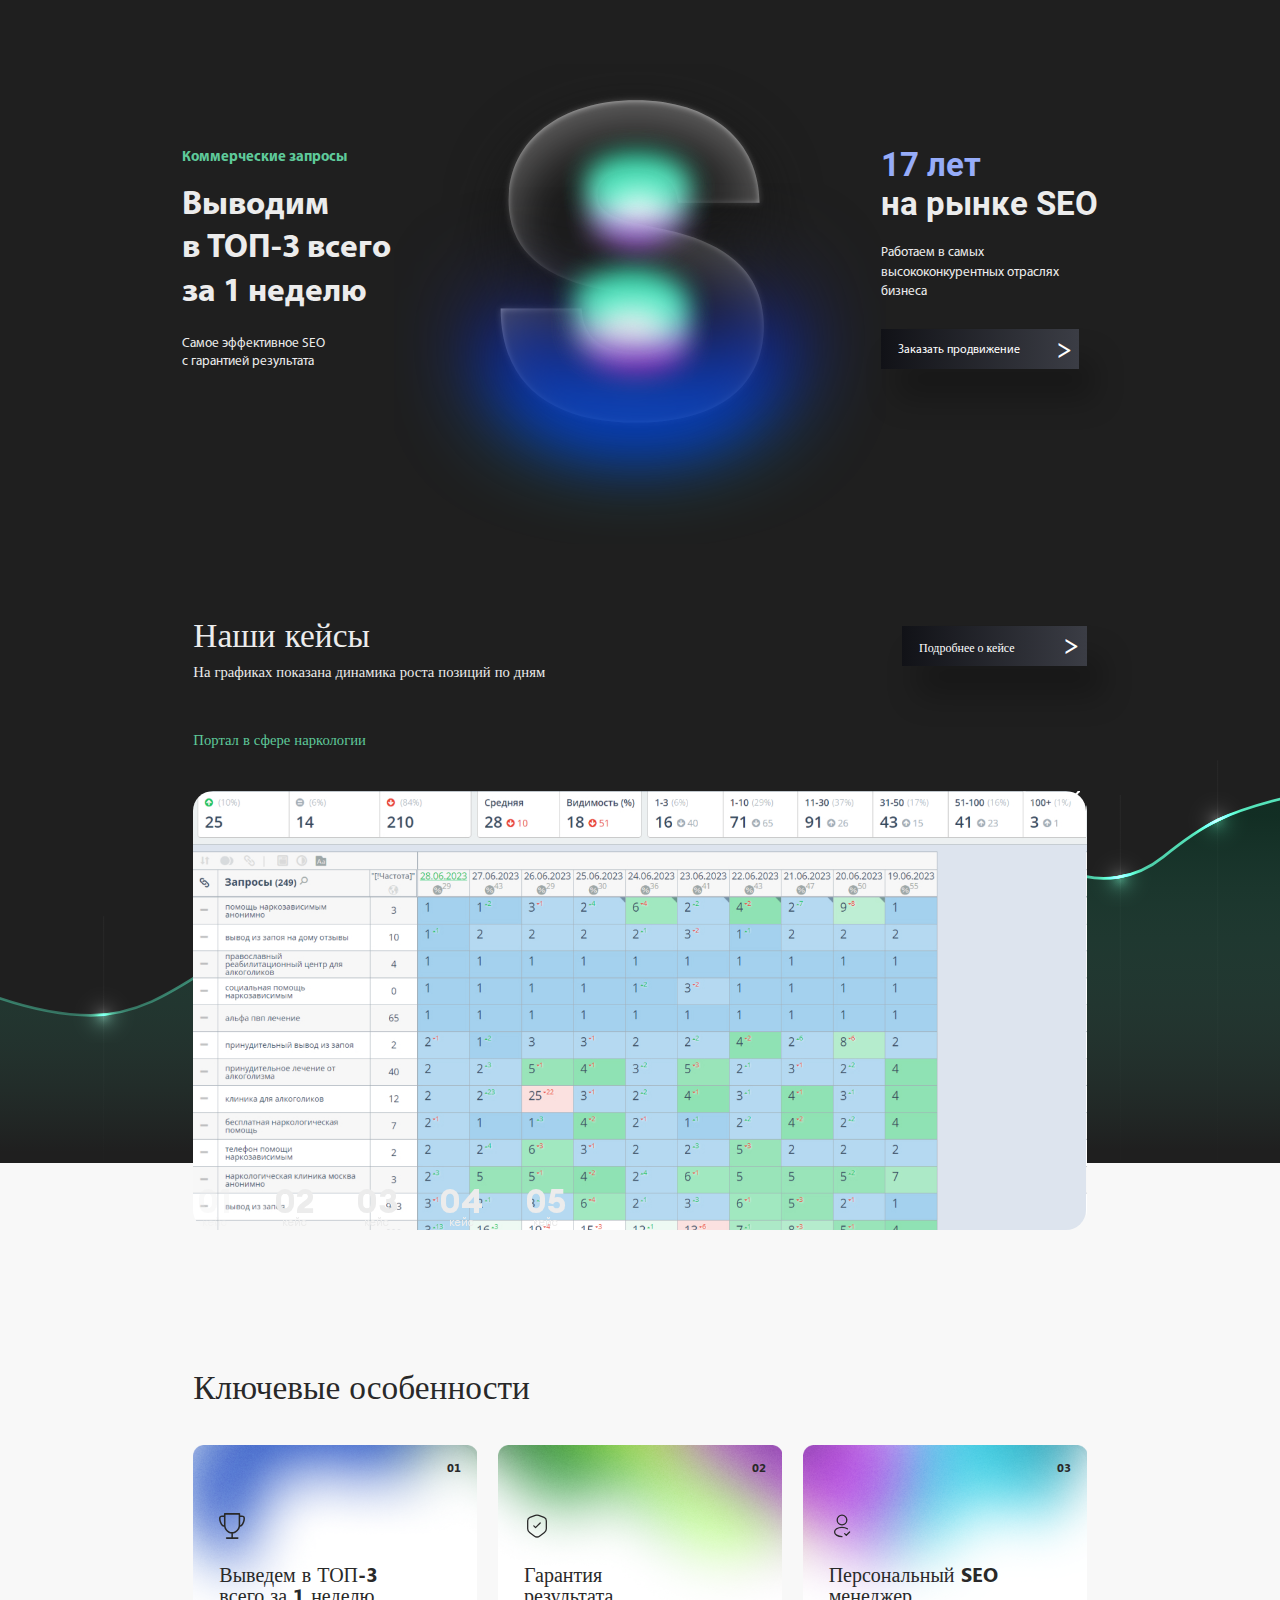
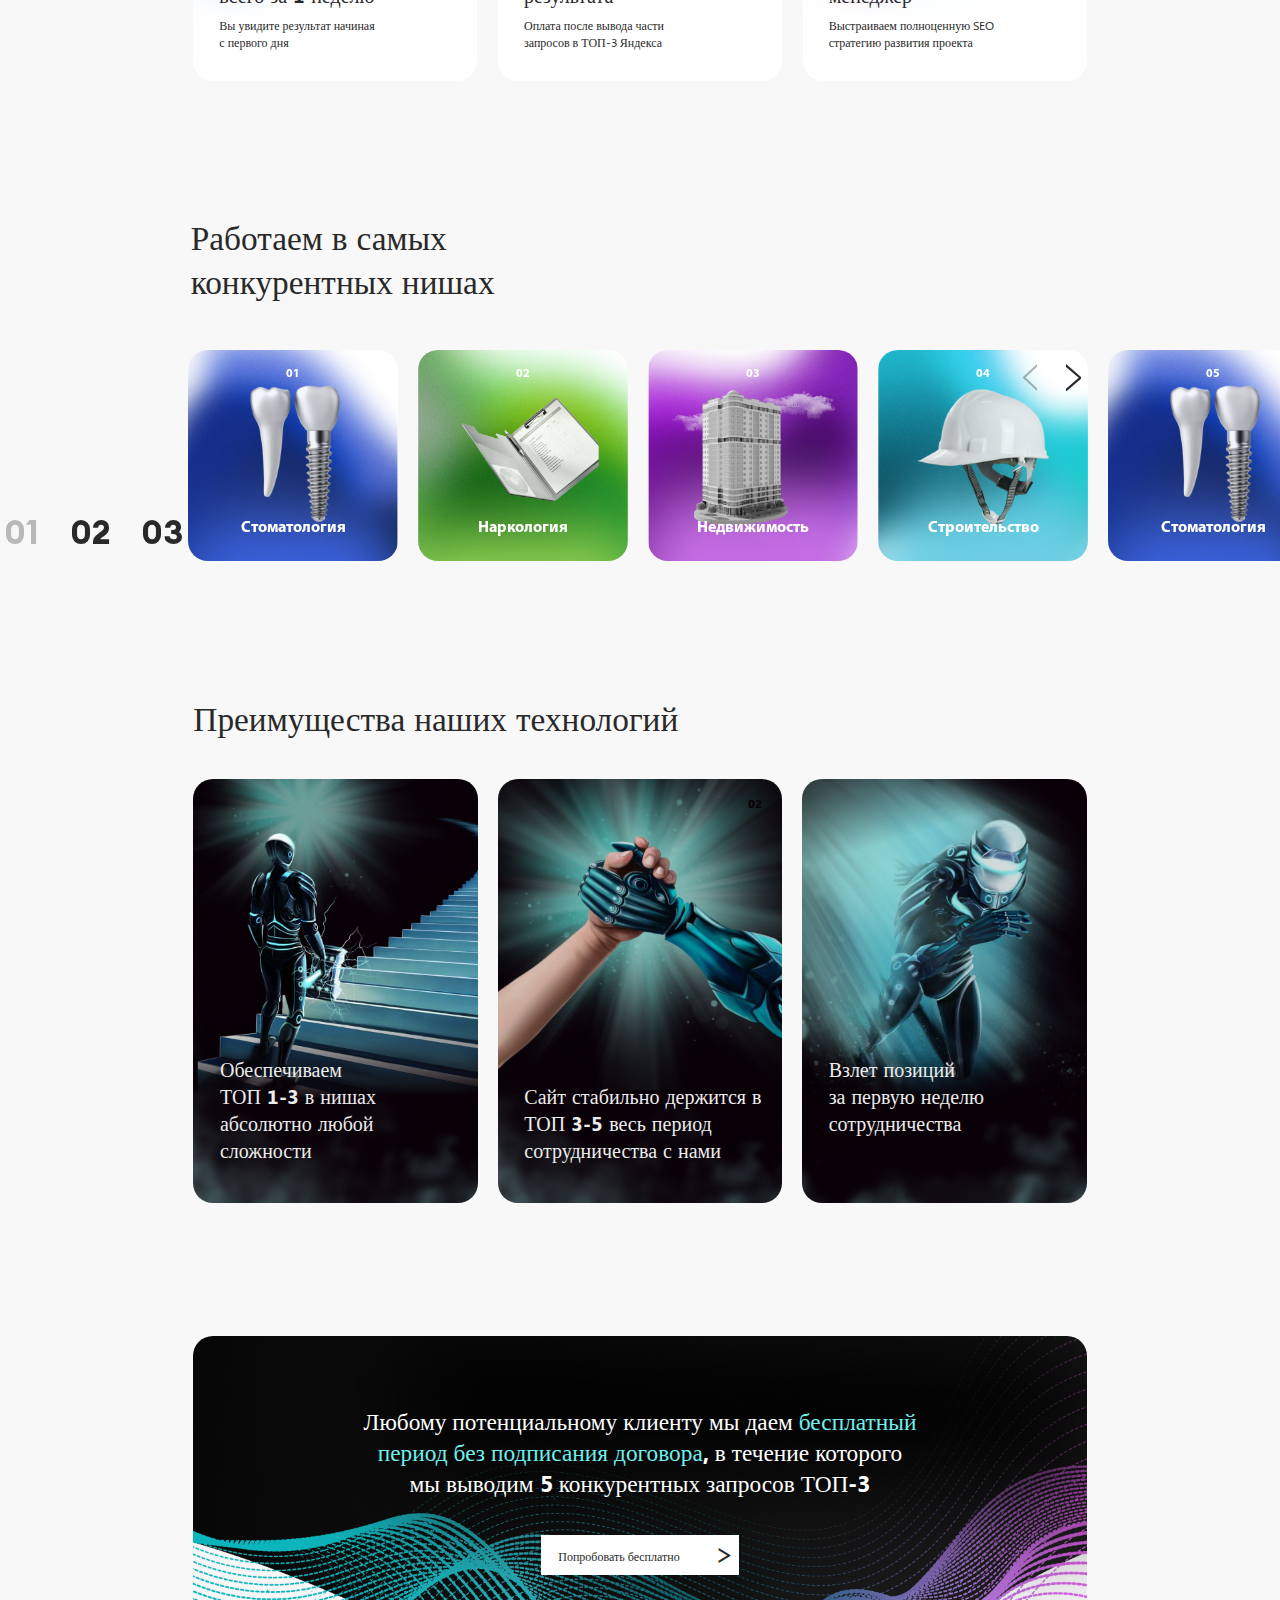
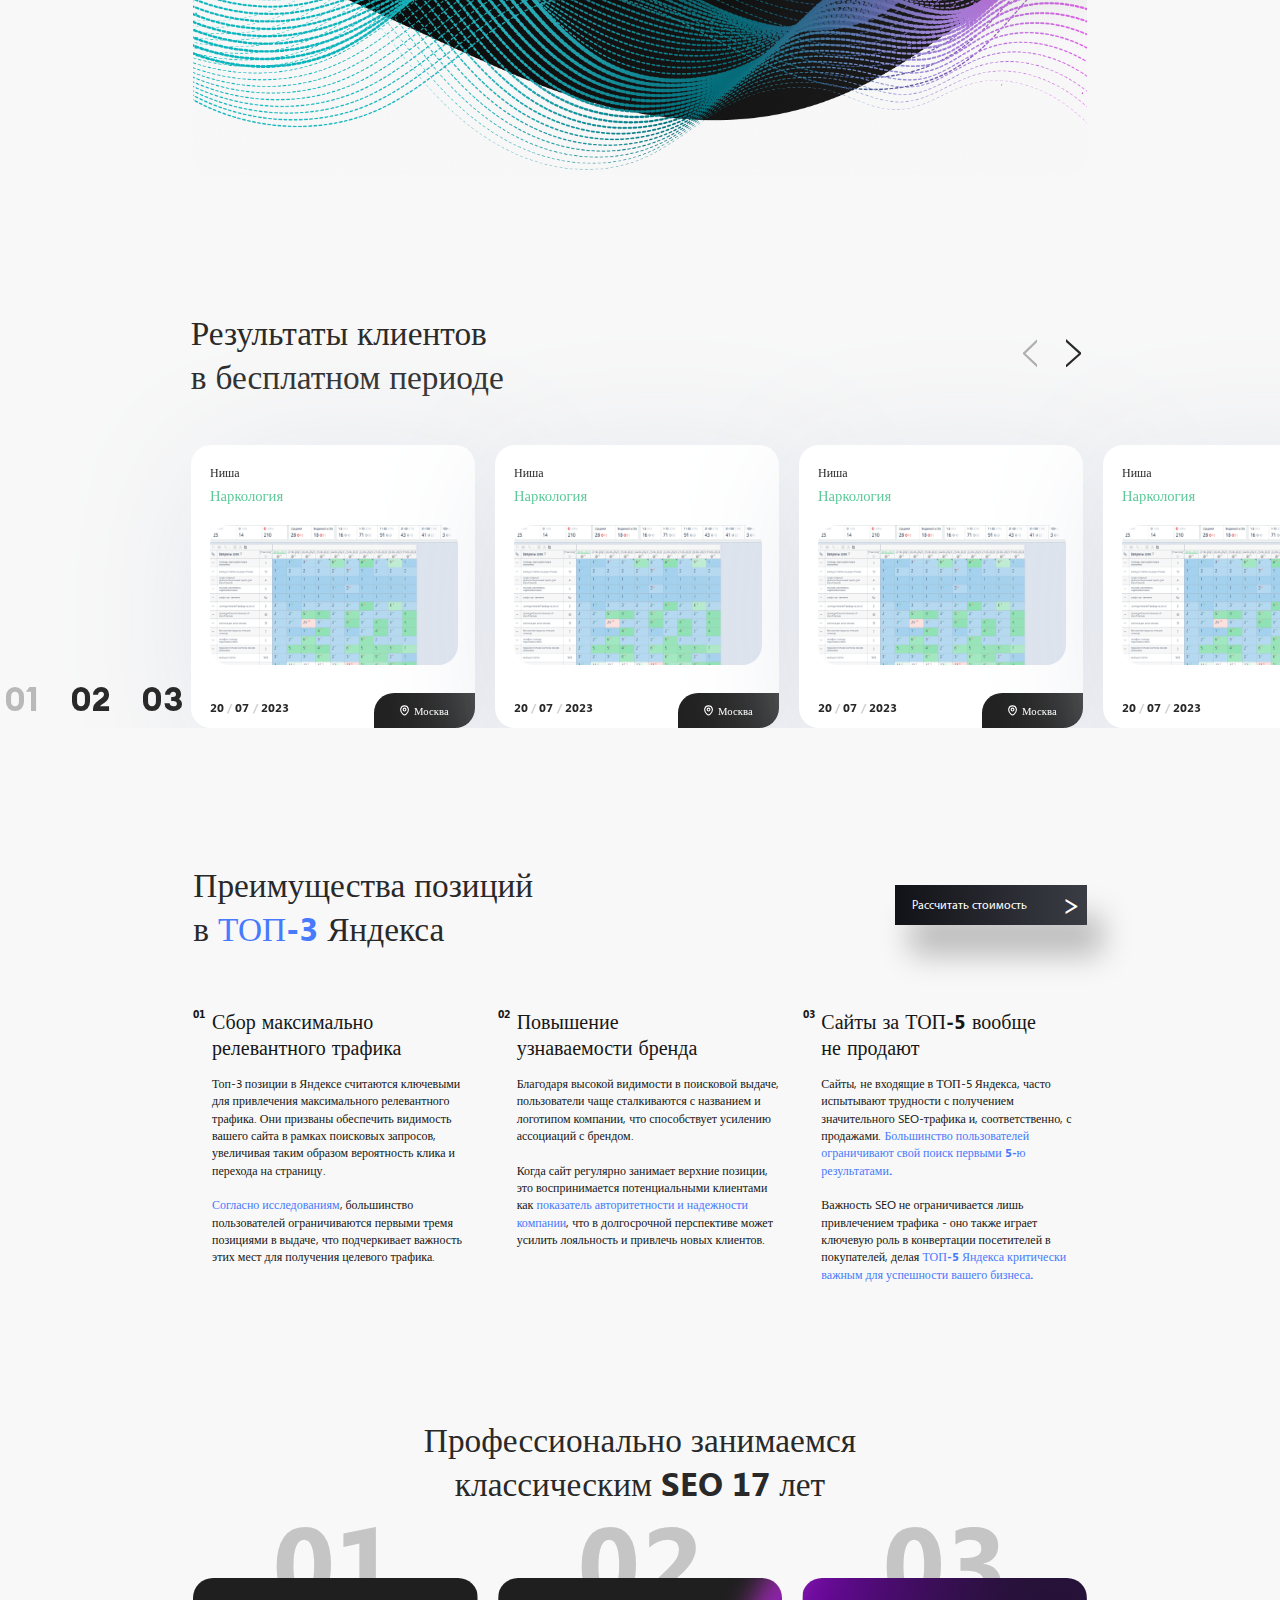
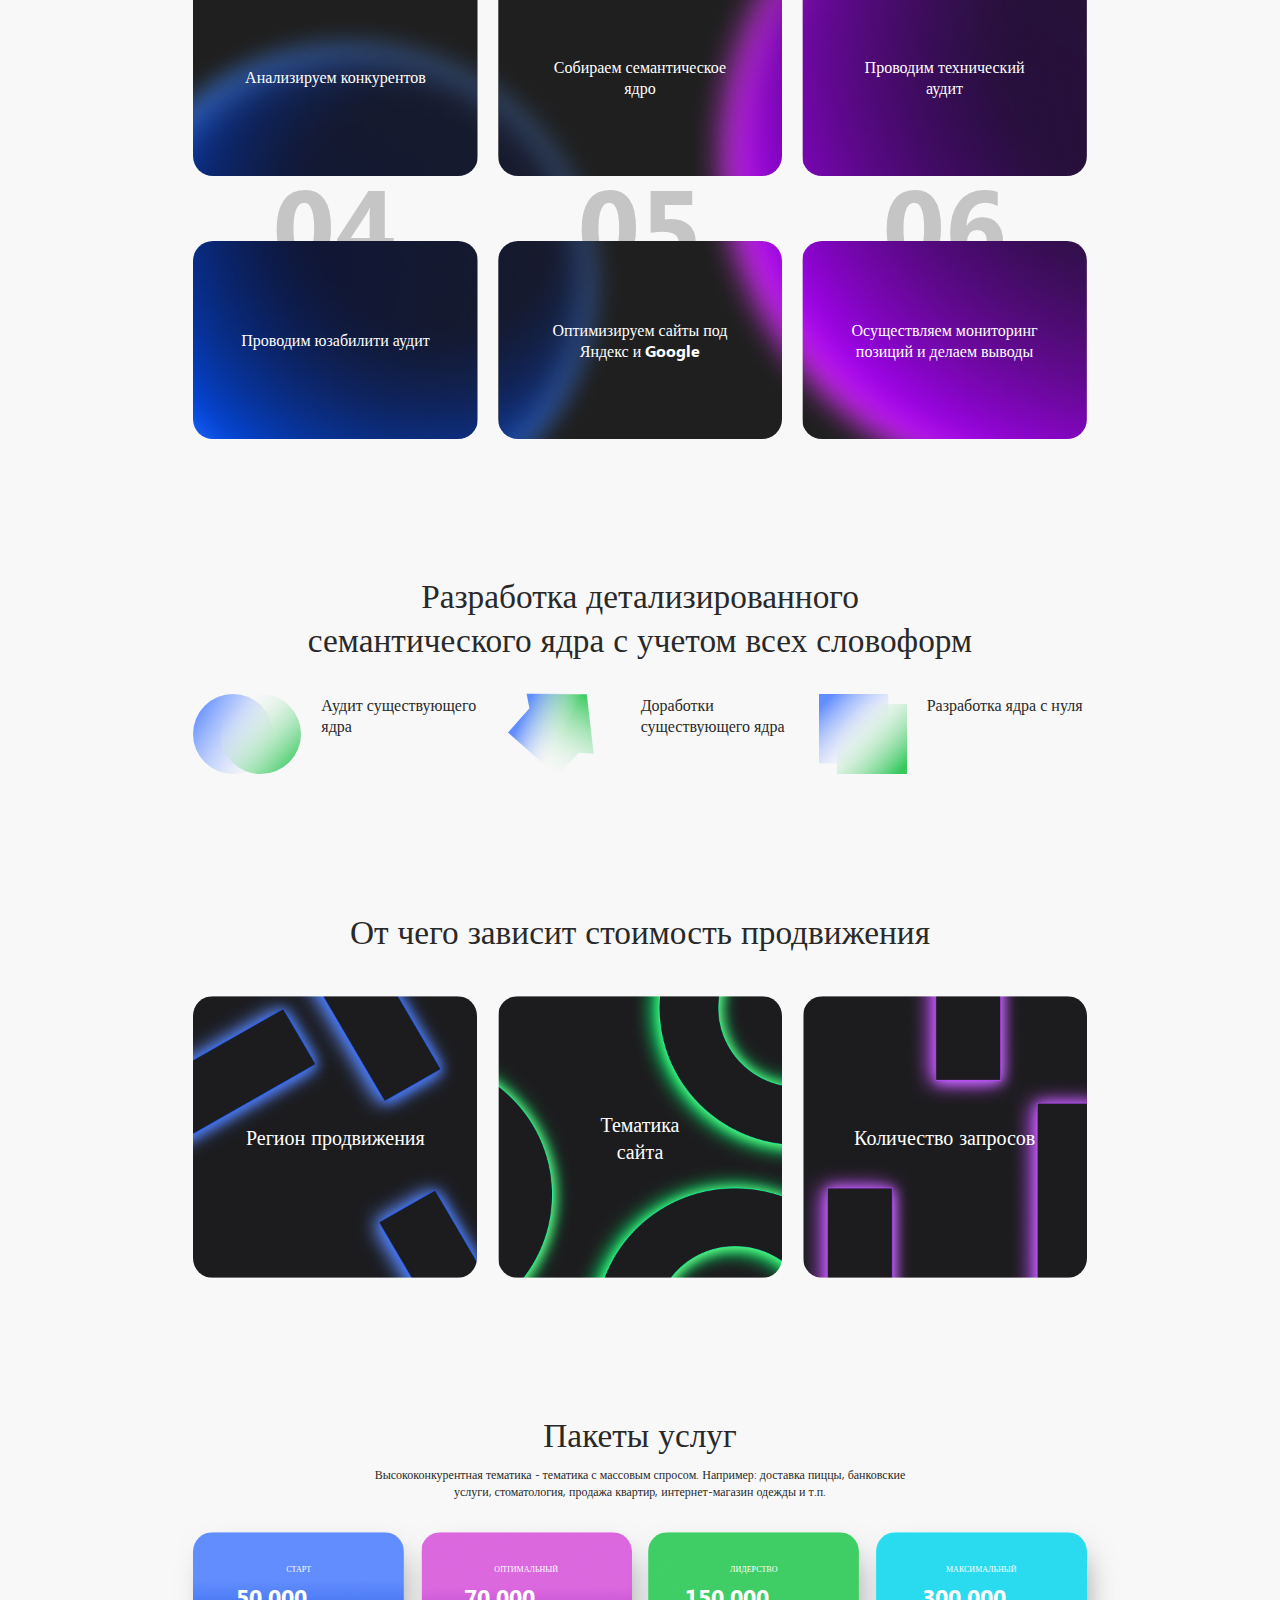
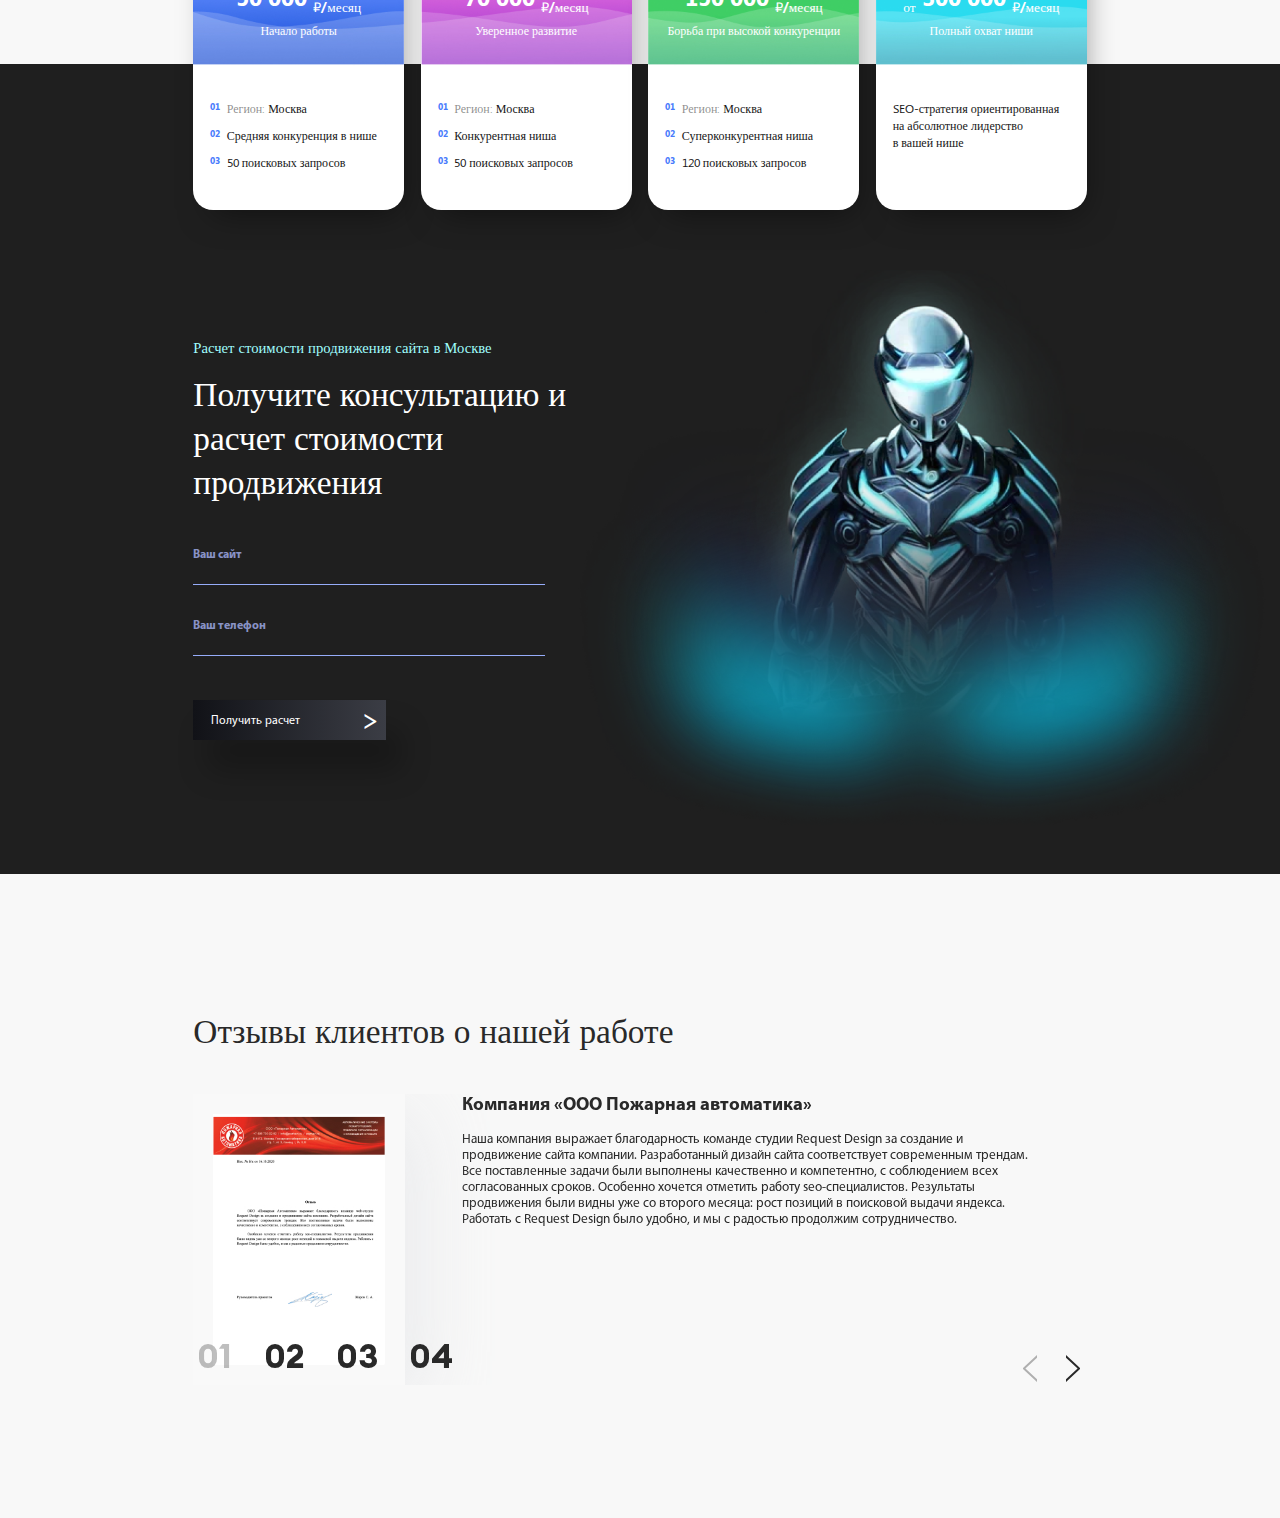
==== commit 0dc12c21: "feat: trap page" ====
--- a/main.html
+++ b/main.html
@@ -81,7 +81,7 @@
                         </div>
                       </div>
                     </div>
-                    <div class="swiper-pagination our-cases-pagination"></div>
+                    <div class="swiper-pagination-container our-cases-pagination-container"><div class="swiper-pagination our-cases-pagination"></div></div>
                     <div class="swiper-button-prev our-cases-button-prev"></div>
                     <div class="swiper-button-next our-cases-button-next"></div>
                 </div>
@@ -251,7 +251,7 @@
                     </div>
                     
                 </div>
-                <div class="swiper-pagination competitive-pagination"></div>
+                <div class="swiper-pagination-container competitive-pagination-container"><div class="swiper-pagination competitive-pagination"></div></div>
                 <div class="swiper-button-prev competitive-button-prev"></div>
                 <div class="swiper-button-next competitive-button-next"></div>
             </div>
@@ -483,7 +483,7 @@
                     </div>
                     
                 </div>
-                <div class="swiper-pagination results-pagination"></div>
+                <div class="swiper-pagination-container results-pagination-container"><div class="swiper-pagination results-pagination"></div></div>
                 <div class="swiper-button-prev results-button-prev"></div>
                 <div class="swiper-button-next results-button-next"></div>
             </div>
@@ -810,7 +810,7 @@
                         </div>
                     </div>
                 </div>
-                <div class="swiper-pagination service-packages-pagination"></div>
+                <div class="swiper-pagination-container service-packages-pagination-container"><div class="swiper-pagination service-packages-pagination"></div></div>
                 <div class="swiper-button-prev service-packages-button-prev"></div>
                 <div class="swiper-button-next service-packages-button-next"></div>
             </div>
@@ -909,7 +909,7 @@
                         </div>
                       </div>
                     </div>
-                    <div class="swiper-pagination reviews-pagination"></div>
+                    <div class="swiper-pagination-container reviews-pagination-container"><div class="swiper-pagination reviews-pagination"></div></div>
                     <div class="swiper-button-prev reviews-button-prev"></div>
                     <div class="swiper-button-next reviews-button-next"></div>
                 </div>
--- a/css/style.css
+++ b/css/style.css
@@ -198,6 +198,9 @@
   font-style: normal;
   line-height: normal;
 }
+.main-subtitle.blue {
+  color: #477AFC;
+}
 
 .swiper-pagination-bullet {
   font-family: "Euclid Circular A Bold";
@@ -216,11 +219,6 @@
 }
 
 @media (max-width: 48em) {
-  .swiper-pagination {
-    overflow: auto;
-    width: 42.3rem;
-    padding: 0 0 3rem;
-  }
   .main-title {
     font-family: "Segoe UI Bold";
     font-size: 6rem;
@@ -278,11 +276,31 @@
   .swiper-pagination-bullet-active {
     opacity: 0.3;
   }
+  .swiper-pagination-container {
+    position: absolute;
+    overflow: hidden;
+    width: 44rem;
+    padding: 0 0 3rem;
+  }
+  .swiper-pagination-container .swiper-pagination {
+    display: -webkit-box;
+    display: -ms-flexbox;
+    display: flex;
+    gap: 4.5rem;
+    -webkit-transition: all 0.2s ease-in-out;
+    transition: all 0.2s ease-in-out;
+  }
+  .swiper-pagination-container .swiper-pagination-bullet {
+    width: 7.5rem;
+    -webkit-box-flex: 0;
+        -ms-flex: none;
+            flex: none;
+  }
 }
 .baner {
   background: #1F1F1F;
   padding-top: 14.8rem;
-  padding-bottom: 28rem;
+  padding-bottom: 29rem;
   margin-bottom: 0;
   color: #ECECEC;
 }
@@ -637,15 +655,18 @@
     height: 7rem;
   }
   .our-cases-pagination {
-    top: auto;
+    top: 0;
+    bottom: auto;
+    right: 0;
+    left: 0;
+    margin: 0 auto;
+  }
+  .our-cases-pagination-container {
     bottom: -11.7%;
     right: 0;
     left: 0;
     margin: 0 auto;
-    display: -webkit-box;
-    display: -ms-flexbox;
-    display: flex;
-    gap: 4.6rem;
+    height: 10rem;
   }
   .our-cases-pagination .swiper-pagination-bullet {
     color: #292929;
@@ -657,6 +678,10 @@
     height: auto;
     position: relative;
     background: inherit;
+    width: 7.5rem;
+    -webkit-box-flex: 0;
+        -ms-flex: none;
+            flex: none;
   }
   .our-cases-pagination .swiper-pagination-bullet::after {
     font-family: "Euclid Circular A";
@@ -1037,8 +1062,8 @@
     height: 7rem;
   }
   .competitive-pagination {
-    top: auto;
-    bottom: -18.3%;
+    top: 0;
+    bottom: auto;
     right: 0;
     left: 0;
     margin: 0 auto;
@@ -1046,6 +1071,21 @@
     display: -ms-flexbox;
     display: flex;
     gap: 4.5rem;
+    -webkit-transition: all 0.2s ease-in-out;
+    transition: all 0.2s ease-in-out;
+  }
+  .competitive-pagination-container {
+    bottom: -18.3%;
+    right: 0;
+    left: 0;
+    margin: 0 auto;
+    height: 10rem;
+  }
+  .competitive-pagination .swiper-pagination-bullet {
+    width: 7.5rem;
+    -webkit-box-flex: 0;
+        -ms-flex: none;
+            flex: none;
   }
 }
 .advantages .main-title {
@@ -1984,8 +2024,8 @@
 .service-packages {
   margin-bottom: -1rem;
   padding-bottom: 10rem;
-  background: -webkit-gradient(linear, left bottom, left top, color-stop(52.6%, rgb(31, 31, 31)), color-stop(52.6%, rgb(248, 248, 248)));
-  background: linear-gradient(0deg, rgb(31, 31, 31) 52.6%, rgb(248, 248, 248) 52.6%);
+  background: -webkit-gradient(linear, left bottom, left top, color-stop(45.8%, rgb(31, 31, 31)), color-stop(0%, rgb(248, 248, 248)));
+  background: linear-gradient(0deg, rgb(31, 31, 31) 45.8%, rgb(248, 248, 248) 0%);
 }
 .service-packages .main-title {
   text-align: center;
@@ -2255,6 +2295,7 @@
   position: absolute;
   right: -29rem;
   top: -12rem;
+  width: 108rem;
 }
 .consultation__subtitle {
   color: #9FFDFD;
@@ -2542,6 +2583,649 @@
     gap: 4.5rem;
   }
 }
+.baner-right-form__title {
+  font-family: "Segoe UI Bold";
+  font-size: 3rem;
+  font-style: normal;
+  line-height: normal;
+  margin-bottom: 5rem;
+}
+.baner .letter-k {
+  width: 83.5rem;
+  left: 51%;
+}
+.baner__form {
+  display: -webkit-box;
+  display: -ms-flexbox;
+  display: flex;
+  -webkit-box-orient: vertical;
+  -webkit-box-direction: normal;
+      -ms-flex-direction: column;
+          flex-direction: column;
+  width: 29.5rem;
+}
+.baner__form-item {
+  margin-bottom: 4rem;
+  font-family: "Myriad Pro Bold";
+  font-size: 1.8rem;
+  font-style: normal;
+  line-height: normal;
+  display: -webkit-box;
+  display: -ms-flexbox;
+  display: flex;
+  -webkit-box-orient: vertical;
+  -webkit-box-direction: normal;
+      -ms-flex-direction: column;
+          flex-direction: column;
+}
+.baner__form-item span {
+  color: #8892C5;
+}
+.baner__form-item input {
+  border-bottom: 1px solid #96ACF9;
+  padding-bottom: 1.3rem;
+}
+.baner__form .btn {
+  margin-top: 1.6rem;
+  padding-right: 12.9rem;
+}
+
+.our-cases.full-black {
+  background: rgb(31, 31, 31);
+  margin-bottom: 0;
+}
+.our-cases.full-black .our-cases-top {
+  margin-bottom: 1rem;
+}
+.our-cases.full-black .our-cases-swiper1 {
+  padding-top: 12.5rem;
+  margin-top: -3rem;
+}
+.our-cases.full-black .our-cases-button-next, .our-cases.full-black .our-cases-button-prev {
+  top: 5.5%;
+}
+.our-cases.full-black .our-cases-button-next {
+  left: 6.5rem;
+  right: auto;
+}
+.our-cases.full-black .our-cases-button-prev {
+  left: 0;
+  right: auto;
+}
+.our-cases.full-black .our-cases-pagination {
+  top: 1% !important;
+  bottom: auto !important;
+  right: 0 !important;
+  left: auto !important;
+  width: auto !important;
+}
+.our-cases.full-black .our-cases-pagination .swiper-pagination-bullet::after {
+  content: "слайд";
+}
+
+.trap.key-features {
+  background: #1F1F1F;
+  margin-top: -1rem;
+  padding-top: 21rem;
+  margin-bottom: 0;
+}
+.trap.key-features .main-title {
+  color: #FFF;
+}
+.trap.key-features .key-features-item {
+  color: #FFF;
+  border-radius: 20px;
+  padding: 5.6rem 4.9rem 5.7rem 4.9rem;
+  -webkit-box-align: center;
+      -ms-flex-align: center;
+          align-items: center;
+  height: auto;
+}
+.trap.key-features .key-features-item:nth-child(1) {
+  background: url(../img/traps/key-features/back-1.jpg) no-repeat;
+  background-size: cover;
+}
+.trap.key-features .key-features-item:nth-child(2) {
+  background: url(../img/traps/key-features/back-2.jpg) no-repeat;
+  background-size: cover;
+}
+.trap.key-features .key-features-item:nth-child(3) {
+  background: url(../img/traps/key-features/back-3.jpg) no-repeat;
+  background-size: cover;
+}
+.trap.key-features .key-features-item__number {
+  margin-left: 0;
+  margin-bottom: 10rem;
+}
+.trap.key-features .key-features-item__title {
+  font-size: 2.6rem;
+  margin-bottom: 2.8rem;
+}
+.trap.key-features .key-features-item__subtitle {
+  text-align: center;
+}
+
+.how-it-works {
+  background: #1F1F1F;
+  margin-top: -1rem;
+  padding-top: 21rem;
+  margin-bottom: 0;
+  color: #FFF;
+}
+.how-it-works .main-title {
+  margin-bottom: 4.1rem;
+}
+.how-it-works-container {
+  display: -webkit-box;
+  display: -ms-flexbox;
+  display: flex;
+  -webkit-box-pack: justify;
+      -ms-flex-pack: justify;
+          justify-content: space-between;
+}
+.how-it-works .container {
+  position: relative;
+}
+.how-it-works svg {
+  position: absolute;
+  top: 16rem;
+  left: 19.3rem;
+}
+.how-it-works-item {
+  width: 33.3rem;
+}
+.how-it-works-item__number {
+  font-family: "Segoe UI Bold";
+  font-size: 12rem;
+  font-style: normal;
+  line-height: normal;
+  text-transform: uppercase;
+  background: linear-gradient(182deg, #46CE93 0%, #1F1F1F 74.73%);
+  background-clip: text;
+  -webkit-background-clip: text;
+  -webkit-text-fill-color: transparent;
+  margin-bottom: 1.5rem;
+  position: relative;
+}
+.how-it-works-item__number::after {
+  content: "шаг";
+  font-family: "Segoe UI";
+  font-size: 1.8rem;
+  font-style: normal;
+  font-weight: 400;
+  line-height: normal;
+  color: #FFF;
+  text-transform: uppercase;
+  position: absolute;
+  display: block;
+  background: #FFF;
+  background-clip: text;
+  -webkit-background-clip: text;
+  top: 4.3rem;
+  left: 8.3rem;
+}
+.how-it-works-item__title {
+  font-family: "Segoe UI Bold";
+  font-size: 2.6rem;
+  font-style: normal;
+  line-height: 134.615%;
+  margin-bottom: 2rem;
+}
+.how-it-works-item__subtitle {
+  font-family: "Segoe UI";
+  font-size: 1.8rem;
+  font-style: normal;
+  font-weight: 400;
+  line-height: 144.444%;
+}
+
+.consultation.trap {
+  margin-top: -1rem;
+  padding-top: 25rem;
+  padding-bottom: 20.5rem;
+  margin-bottom: 19rem;
+}
+.consultation.trap .consultation__title svg {
+  width: 5.4rem;
+  height: 5.5rem;
+  position: relative;
+  top: 1rem;
+}
+.consultation.trap .consultation-right {
+  position: absolute;
+  right: -19rem;
+  top: -8.5rem;
+  width: 92rem;
+}
+.consultation.trap .consultation__subtitle {
+  color: #8892C5;
+}
+
+.reson-use-wifi__subtitle {
+  color: #477AFC;
+  font-family: "Segoe UI Bold";
+  font-size: 2.2rem;
+  font-style: normal;
+  line-height: normal;
+  margin-bottom: 1.5rem;
+}
+.reson-use-wifi-container {
+  display: -webkit-box;
+  display: -ms-flexbox;
+  display: flex;
+  -webkit-box-pack: justify;
+      -ms-flex-pack: justify;
+          justify-content: space-between;
+}
+.reson-use-wifi .main-title {
+  margin-bottom: 6.7rem;
+}
+.reson-use-wifi-item {
+  width: 42.8rem;
+  height: 50rem;
+  border-radius: 20px;
+  padding: 4.3rem 3.9rem 5.7rem;
+  display: -webkit-box;
+  display: -ms-flexbox;
+  display: flex;
+  -webkit-box-orient: vertical;
+  -webkit-box-direction: normal;
+      -ms-flex-direction: column;
+          flex-direction: column;
+  -webkit-box-pack: justify;
+      -ms-flex-pack: justify;
+          justify-content: space-between;
+}
+.reson-use-wifi-item:nth-child(1) {
+  background: url(../img/traps/reson-use-wifi/back-1.jpg) no-repeat;
+  background-size: cover;
+}
+.reson-use-wifi-item:nth-child(1) .reson-use-wifi-item__number {
+  color: #477AFC;
+}
+.reson-use-wifi-item:nth-child(2) {
+  background: url(../img/traps/reson-use-wifi/back-2.jpg) no-repeat;
+  background-size: cover;
+}
+.reson-use-wifi-item:nth-child(2) .reson-use-wifi-item__number {
+  color: #47CF93;
+}
+.reson-use-wifi-item:nth-child(3) {
+  background: url(../img/traps/reson-use-wifi/back-3.jpg) no-repeat;
+  background-size: cover;
+}
+.reson-use-wifi-item:nth-child(3) .reson-use-wifi-item__number {
+  color: #AE45E4;
+}
+.reson-use-wifi-item__title {
+  color: #FFF;
+  font-family: "Segoe UI Bold";
+  font-size: 2.6rem;
+  font-style: normal;
+  line-height: 157.692%;
+}
+.reson-use-wifi-item__number {
+  font-family: "Myriad Pro Bold";
+  font-size: 1.8rem;
+  font-style: normal;
+  line-height: normal;
+}
+
+.mechanic-work-top {
+  display: -webkit-box;
+  display: -ms-flexbox;
+  display: flex;
+  -webkit-box-pack: justify;
+      -ms-flex-pack: justify;
+          justify-content: space-between;
+  margin-bottom: 6.5rem;
+}
+.mechanic-work .btn {
+  font-family: "Segoe UI";
+  padding-right: 13.5rem;
+}
+.mechanic-work-container {
+  display: -webkit-box;
+  display: -ms-flexbox;
+  display: flex;
+  gap: 3rem;
+  -webkit-box-orient: vertical;
+  -webkit-box-direction: normal;
+      -ms-flex-direction: column;
+          flex-direction: column;
+  padding: 6.7rem 0 6.4rem;
+  border-top: 3px solid #11141A;
+  border-bottom: 3px solid #11141A;
+}
+.mechanic-work-item {
+  font-family: "Segoe UI Bold";
+  font-style: normal;
+  line-height: normal;
+  display: -webkit-box;
+  display: -ms-flexbox;
+  display: flex;
+  -webkit-box-align: end;
+      -ms-flex-align: end;
+          align-items: end;
+  gap: 6rem;
+  margin-left: 1rem;
+}
+.mechanic-work-item__number {
+  color: #477AFC;
+  font-size: 1.8rem;
+}
+.mechanic-work-item__title {
+  color: #1F1F1F;
+  font-size: 2.2rem;
+}
+
+.know-ad .main-title {
+  width: 96.7rem;
+  text-align: center;
+  margin: 0 auto;
+  margin-bottom: 6rem;
+}
+.know-ad-container {
+  display: -webkit-box;
+  display: -ms-flexbox;
+  display: flex;
+  -webkit-box-pack: justify;
+      -ms-flex-pack: justify;
+          justify-content: space-between;
+}
+.know-ad-item {
+  width: 33.4rem;
+  display: -webkit-box;
+  display: -ms-flexbox;
+  display: flex;
+  gap: 2rem;
+  -webkit-box-orient: vertical;
+  -webkit-box-direction: normal;
+      -ms-flex-direction: column;
+          flex-direction: column;
+  -webkit-box-align: center;
+      -ms-flex-align: center;
+          align-items: center;
+}
+.know-ad-item__title {
+  color: #1F1F1F;
+  text-align: center;
+  font-family: "Segoe UI";
+  font-size: 1.8rem;
+  font-style: normal;
+  font-weight: 400;
+  line-height: 144.444%;
+  text-align: center;
+}
+
+.convenient-lk {
+  padding-top: 22.5rem;
+}
+.convenient-lk .container {
+  border-radius: 30px;
+  background: url(../img/traps/conv-lk.jpg) no-repeat;
+  background-size: cover;
+  position: relative;
+  color: #FFF;
+  padding: 29.8rem 26.9rem 10.7rem;
+  text-align: center;
+}
+.convenient-lk .main-title {
+  margin-bottom: 3.7rem;
+}
+.convenient-lk-img {
+  position: absolute;
+  width: 79.9rem;
+  height: 71.2rem;
+  top: -22.7rem;
+}
+.convenient-lk-text {
+  width: 63rem;
+  margin: 0 auto;
+  font-family: "Segoe UI";
+  font-size: 1.8rem;
+  font-style: normal;
+  font-weight: 400;
+  line-height: 144.444%;
+}
+
+.show-ad {
+  margin-bottom: 23rem;
+}
+.show-ad .container {
+  display: -webkit-box;
+  display: -ms-flexbox;
+  display: flex;
+  -webkit-box-pack: justify;
+      -ms-flex-pack: justify;
+          justify-content: space-between;
+}
+.show-ad .main-title {
+  margin-bottom: 5.7rem;
+}
+.show-ad-left-img {
+  width: 55.1112rem;
+  height: 27.9543rem;
+}
+.show-ad-right {
+  width: 64.3rem;
+  margin-top: 1.5rem;
+  display: -webkit-box;
+  display: -ms-flexbox;
+  display: flex;
+  -webkit-box-orient: vertical;
+  -webkit-box-direction: normal;
+      -ms-flex-direction: column;
+          flex-direction: column;
+  gap: 5rem;
+  position: relative;
+}
+.show-ad-right svg {
+  position: absolute;
+  bottom: 0;
+  width: 78.1602rem;
+  height: 14.8084rem;
+}
+.show-ad-item {
+  display: -webkit-box;
+  display: -ms-flexbox;
+  display: flex;
+  gap: 2.7rem;
+}
+.show-ad-item__number {
+  font-family: "Myriad Pro Bold";
+  font-size: 1.8rem;
+  font-style: normal;
+  line-height: normal;
+  height: -webkit-fit-content;
+  height: -moz-fit-content;
+  height: fit-content;
+  margin-top: 0.5rem;
+}
+.show-ad-item__text {
+  color: #1F1F1F;
+  font-family: "Segoe UI";
+  font-size: 2.2rem;
+  font-style: normal;
+  font-weight: 400;
+  line-height: 150%;
+}
+
+.top-week .container {
+  position: relative;
+  background: url(../img/traps/back-top-week.jpg) no-repeat;
+  background-size: cover;
+  border-radius: 30px;
+  position: relative;
+  padding: 14rem 0;
+}
+.top-week-img {
+  position: absolute;
+  bottom: 0;
+  left: 6rem;
+}
+.top-week-right {
+  width: 66rem;
+  margin-left: auto;
+  position: relative;
+}
+.top-week-info {
+  position: absolute;
+  display: -webkit-box;
+  display: -ms-flexbox;
+  display: flex;
+  gap: 2rem;
+  right: 2.8rem;
+  top: 2.8rem;
+  -webkit-box-align: center;
+      -ms-flex-align: center;
+          align-items: center;
+}
+.top-week-info__text {
+  color: #FFF;
+  text-align: right;
+  font-family: "Segoe UI Bold";
+  font-size: 2rem;
+  font-style: normal;
+  line-height: 130%;
+}
+.top-week-info__img {
+  width: 8rem;
+  height: 8rem;
+}
+.top-week-subtitle {
+  color: #00FF8F;
+  font-family: "Myriad Pro Bold";
+  font-size: 2.2rem;
+  font-style: normal;
+  line-height: normal;
+  margin-bottom: 3.7rem;
+}
+.top-week .main-title {
+  color: #FFF;
+  margin-bottom: 1.8rem;
+  font-size: 4.5rem;
+}
+.top-week-text {
+  color: #FFF;
+  margin-bottom: 5.8rem;
+  font-family: "Segoe UI";
+  font-size: 2rem;
+  font-style: normal;
+  font-weight: 400;
+  line-height: 140%;
+}
+.top-week .btn {
+  background: -webkit-gradient(linear, left top, right top, from(#FEFEFE), to(#FFF));
+  background: linear-gradient(90deg, #FEFEFE 0%, #FFF 100%);
+  color: #292929;
+  padding-right: 11rem;
+}
+
+.popular-question {
+  background-image: url(../img/traps/popular-blur-balls.png);
+  background-repeat: no-repeat;
+  background-size: 46.6rem 72rem;
+  background-position: 45rem -1rem;
+}
+.popular-question .container {
+  display: -webkit-box;
+  display: -ms-flexbox;
+  display: flex;
+  -webkit-box-pack: justify;
+      -ms-flex-pack: justify;
+          justify-content: space-between;
+}
+.popular-question-subtitle {
+  color: #3765E0;
+  font-family: "Segoe UI Bold";
+  font-size: 2.2rem;
+  font-style: normal;
+  line-height: normal;
+  margin-bottom: 8.4rem;
+}
+.popular-question .main-title {
+  margin-bottom: 2.7rem;
+}
+.popular-question-text {
+  font-family: "Segoe UI";
+  font-size: 1.8rem;
+  font-style: normal;
+  font-weight: 400;
+  line-height: normal;
+  margin-bottom: 8.5rem;
+}
+.popular-question .btn {
+  font-family: "Segoe UI";
+  padding-right: 10.6rem;
+}
+.popular-question-left {
+  width: 42.4rem;
+  -webkit-box-flex: 0;
+      -ms-flex: none;
+          flex: none;
+}
+.popular-question-right {
+  width: 65.5rem;
+  -webkit-box-flex: 0;
+      -ms-flex: none;
+          flex: none;
+  display: -webkit-box;
+  display: -ms-flexbox;
+  display: flex;
+  -webkit-box-orient: vertical;
+  -webkit-box-direction: normal;
+      -ms-flex-direction: column;
+          flex-direction: column;
+}
+.popular-question-item {
+  border-bottom: 1px solid #CACFDB;
+  padding: 3rem 0;
+}
+.popular-question-item__head {
+  font-family: "Segoe UI Bold";
+  font-size: 2.2rem;
+  font-style: normal;
+  line-height: 154.545%;
+  position: relative;
+  width: 58.9rem;
+}
+.popular-question-item__head.active::after {
+  -webkit-transform: translateY(-50%) rotate(-90deg);
+          transform: translateY(-50%) rotate(-90deg);
+}
+.popular-question-item__head::after {
+  content: "";
+  display: block;
+  position: absolute;
+  width: 1.2rem;
+  height: 2.4375rem;
+  background-image: url(../img/icon/btn_arrow-left-black.svg);
+  background-repeat: no-repeat;
+  background-size: cover;
+  right: -6rem;
+  top: 50%;
+  -webkit-transform: translateY(-50%) rotate(90deg);
+          transform: translateY(-50%) rotate(90deg);
+  -webkit-transition: all 0.5s ease-in-out;
+  transition: all 0.5s ease-in-out;
+}
+.popular-question-item__body {
+  display: none;
+  padding-top: 3rem;
+  font-family: "Segoe UI";
+  font-size: 1.8rem;
+  font-style: normal;
+  font-weight: 400;
+  line-height: normal;
+}
+.popular-question-item:first-child {
+  padding-top: 0;
+}
+.popular-question-item:last-child {
+  border: none;
+}
+
 @media (min-width: 48.01em) {
   .mobile {
     display: none;
